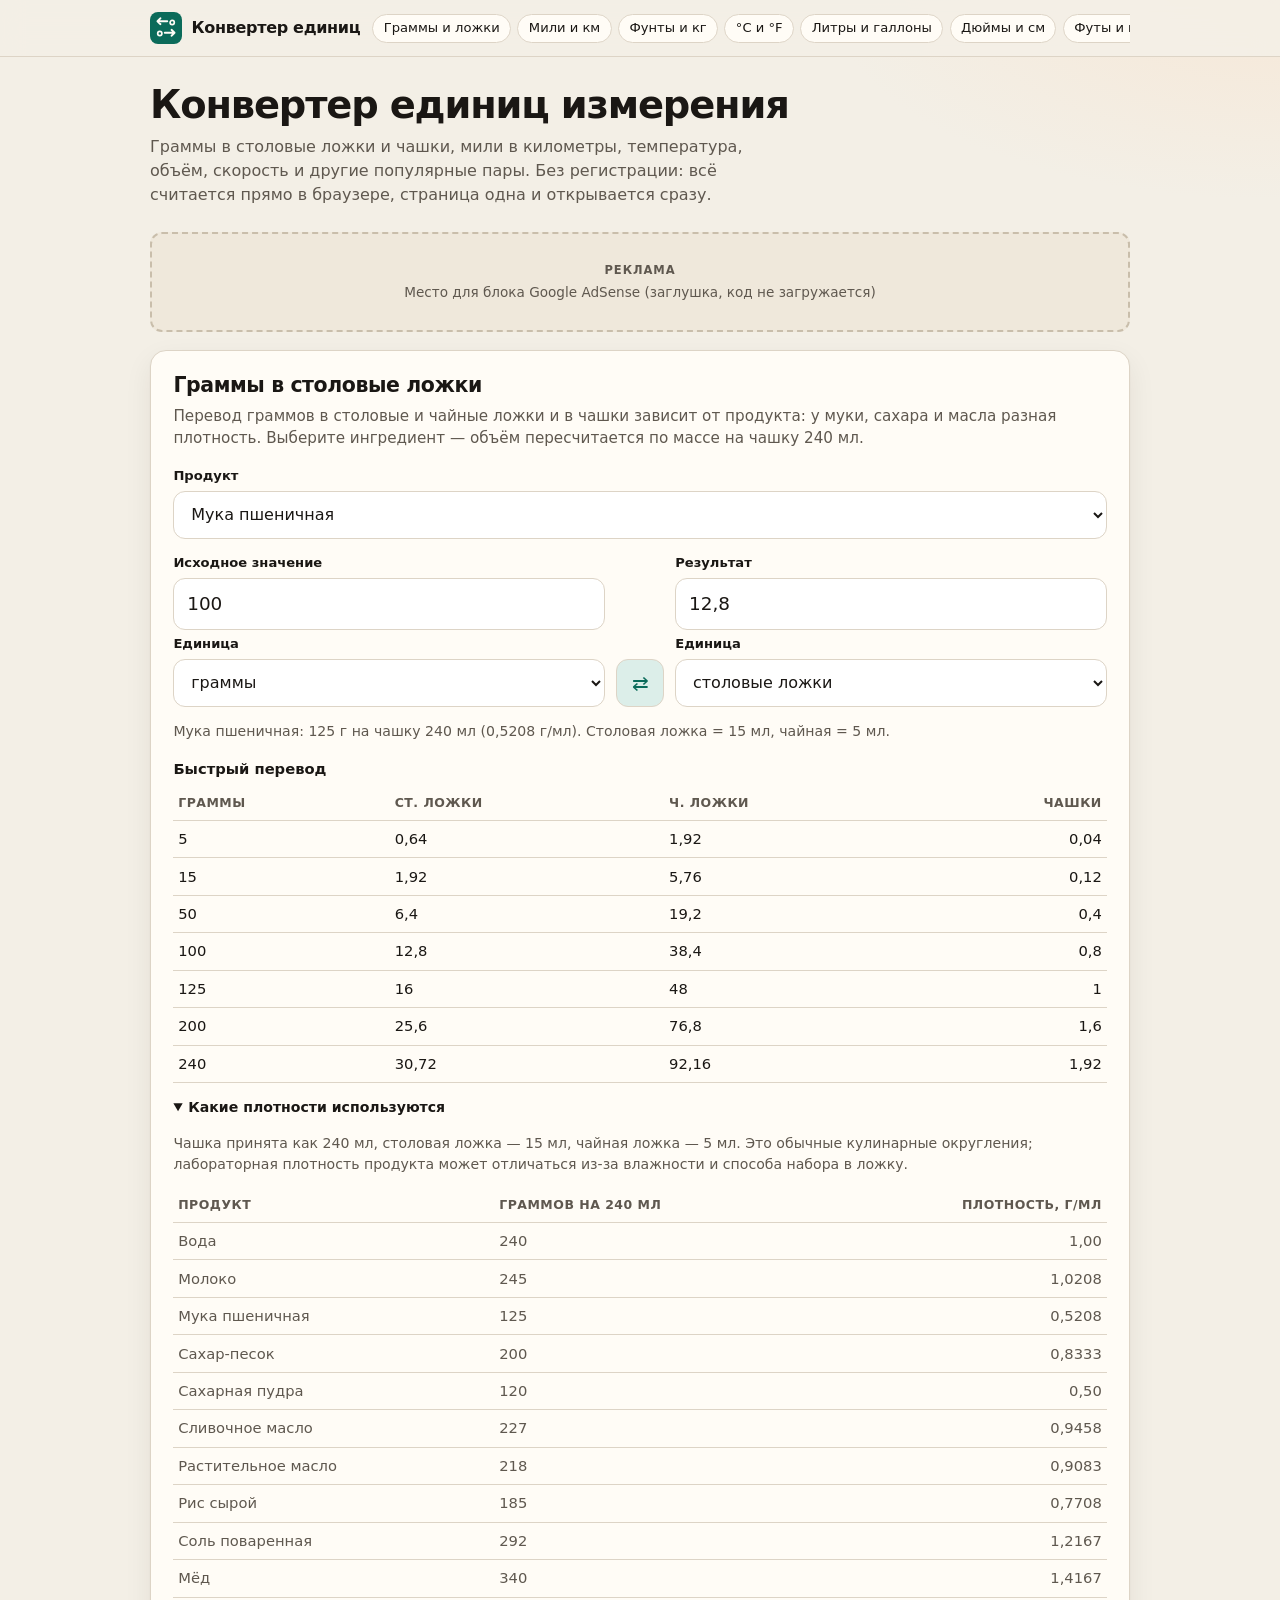
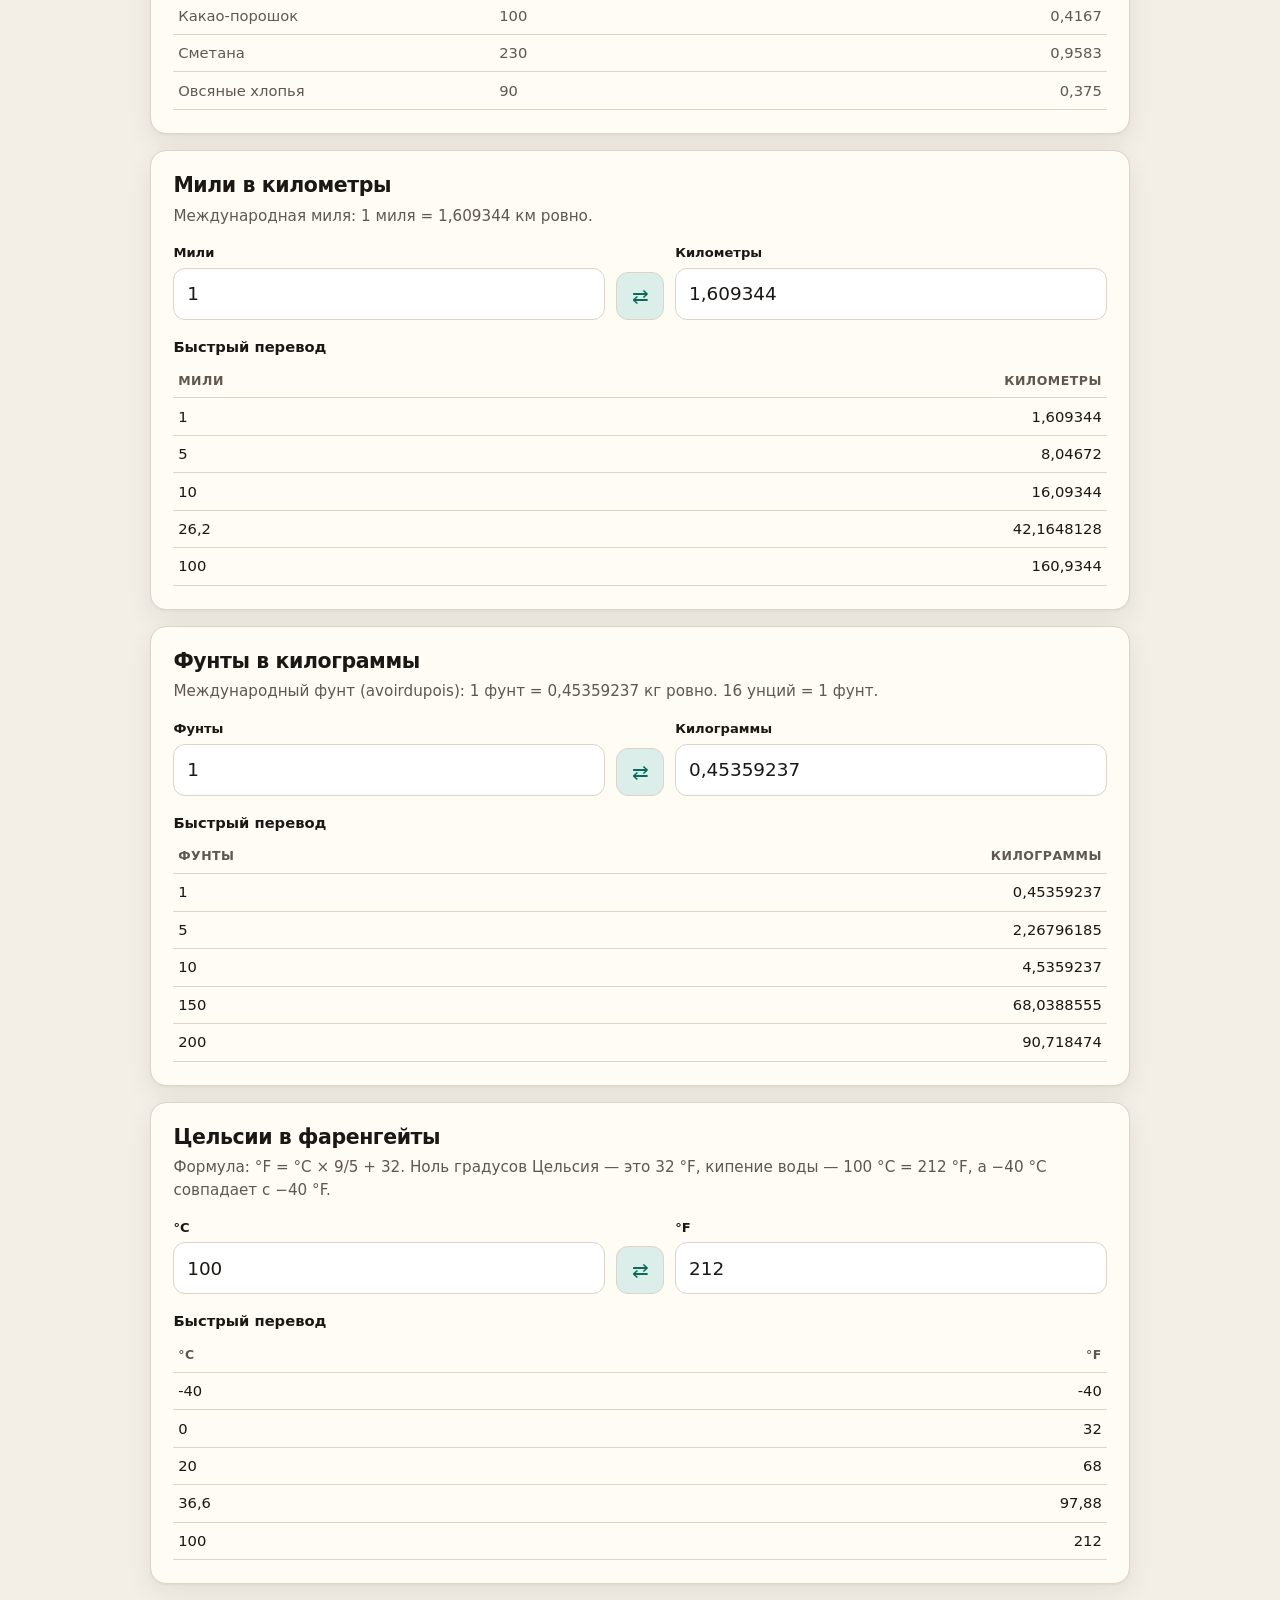
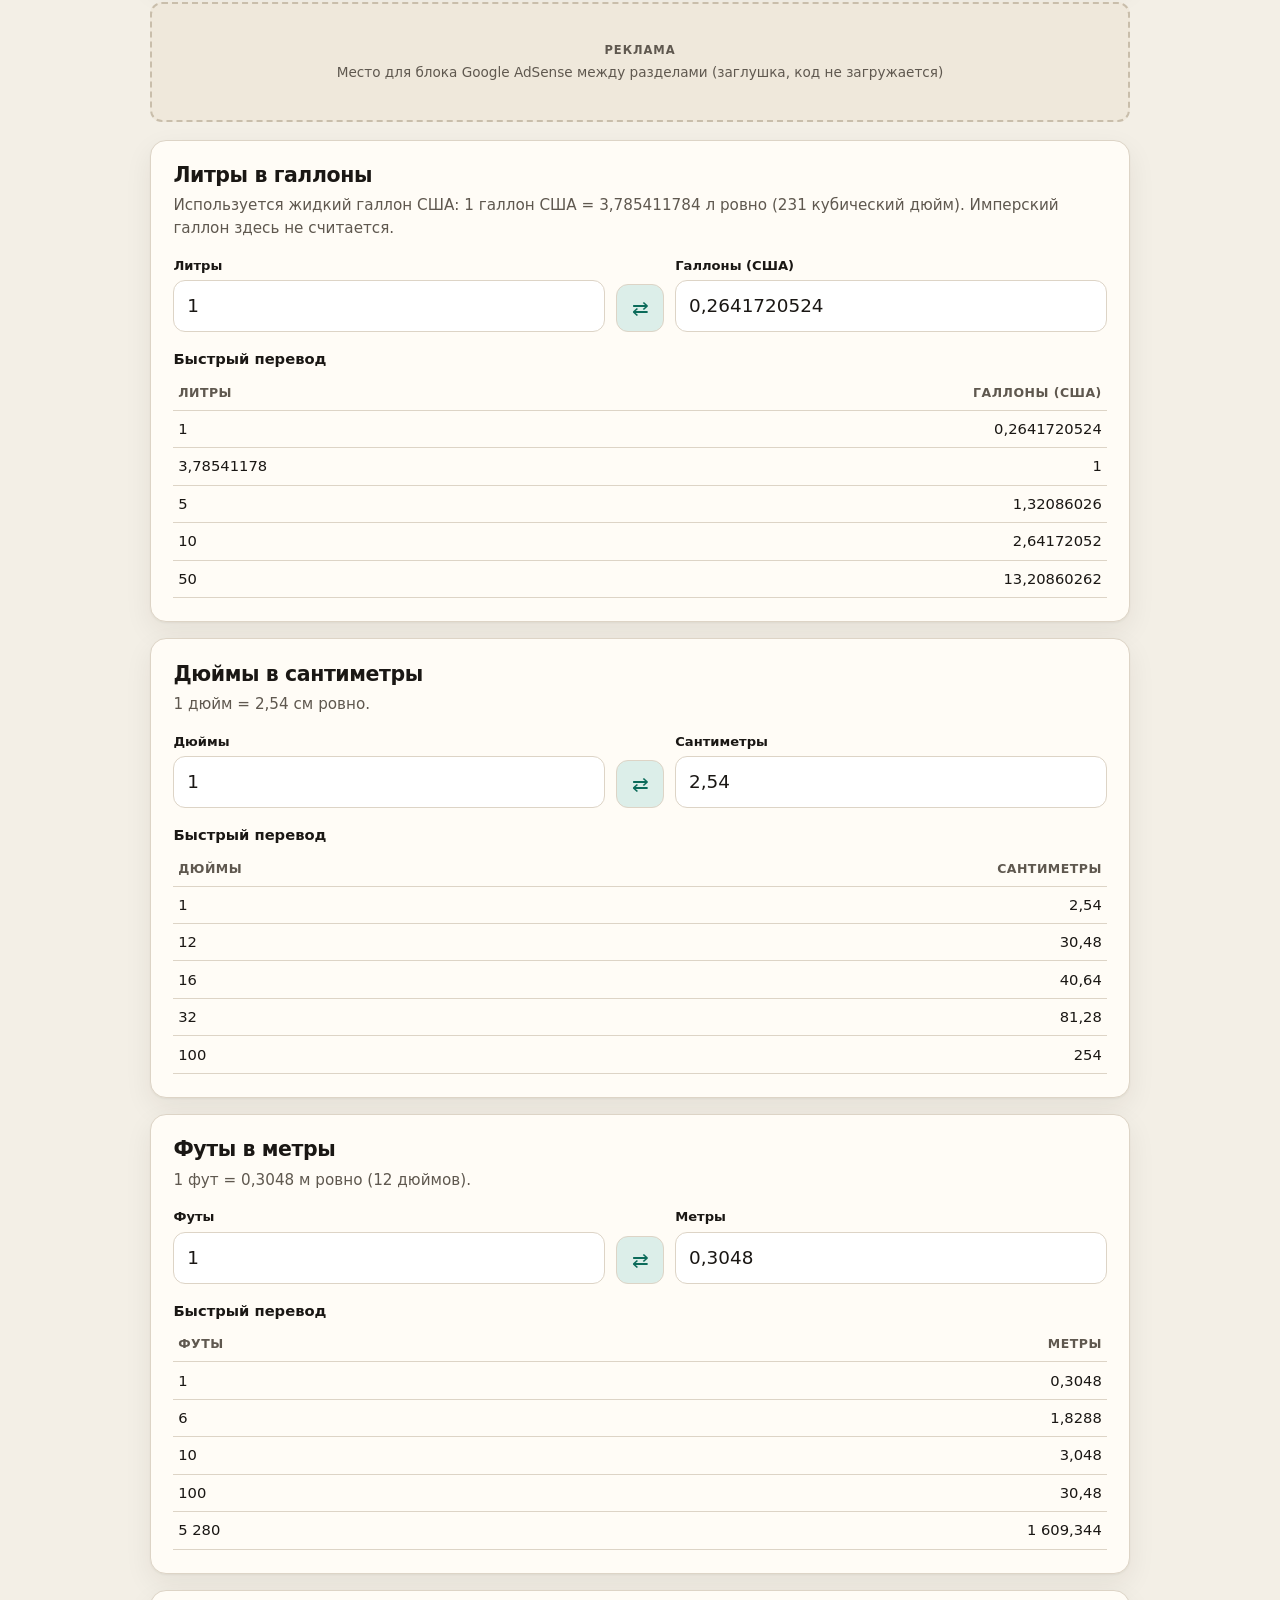
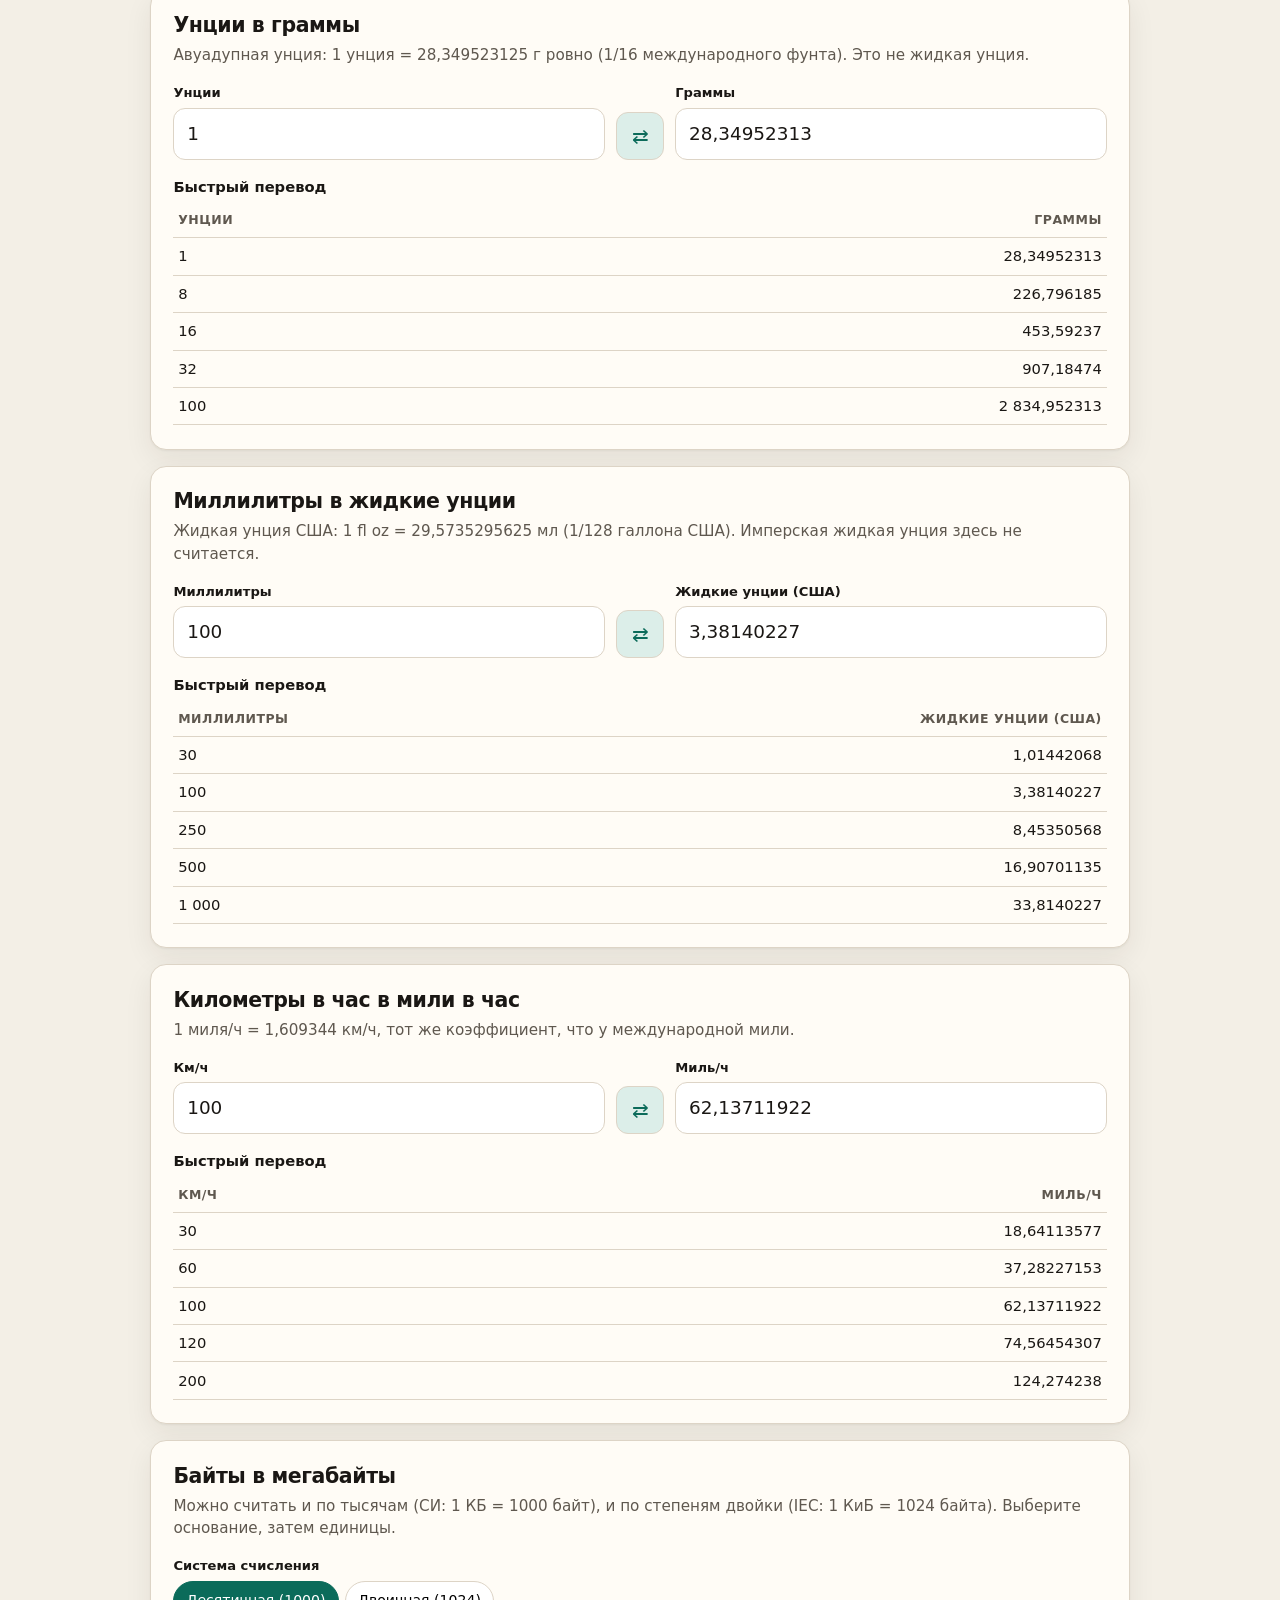
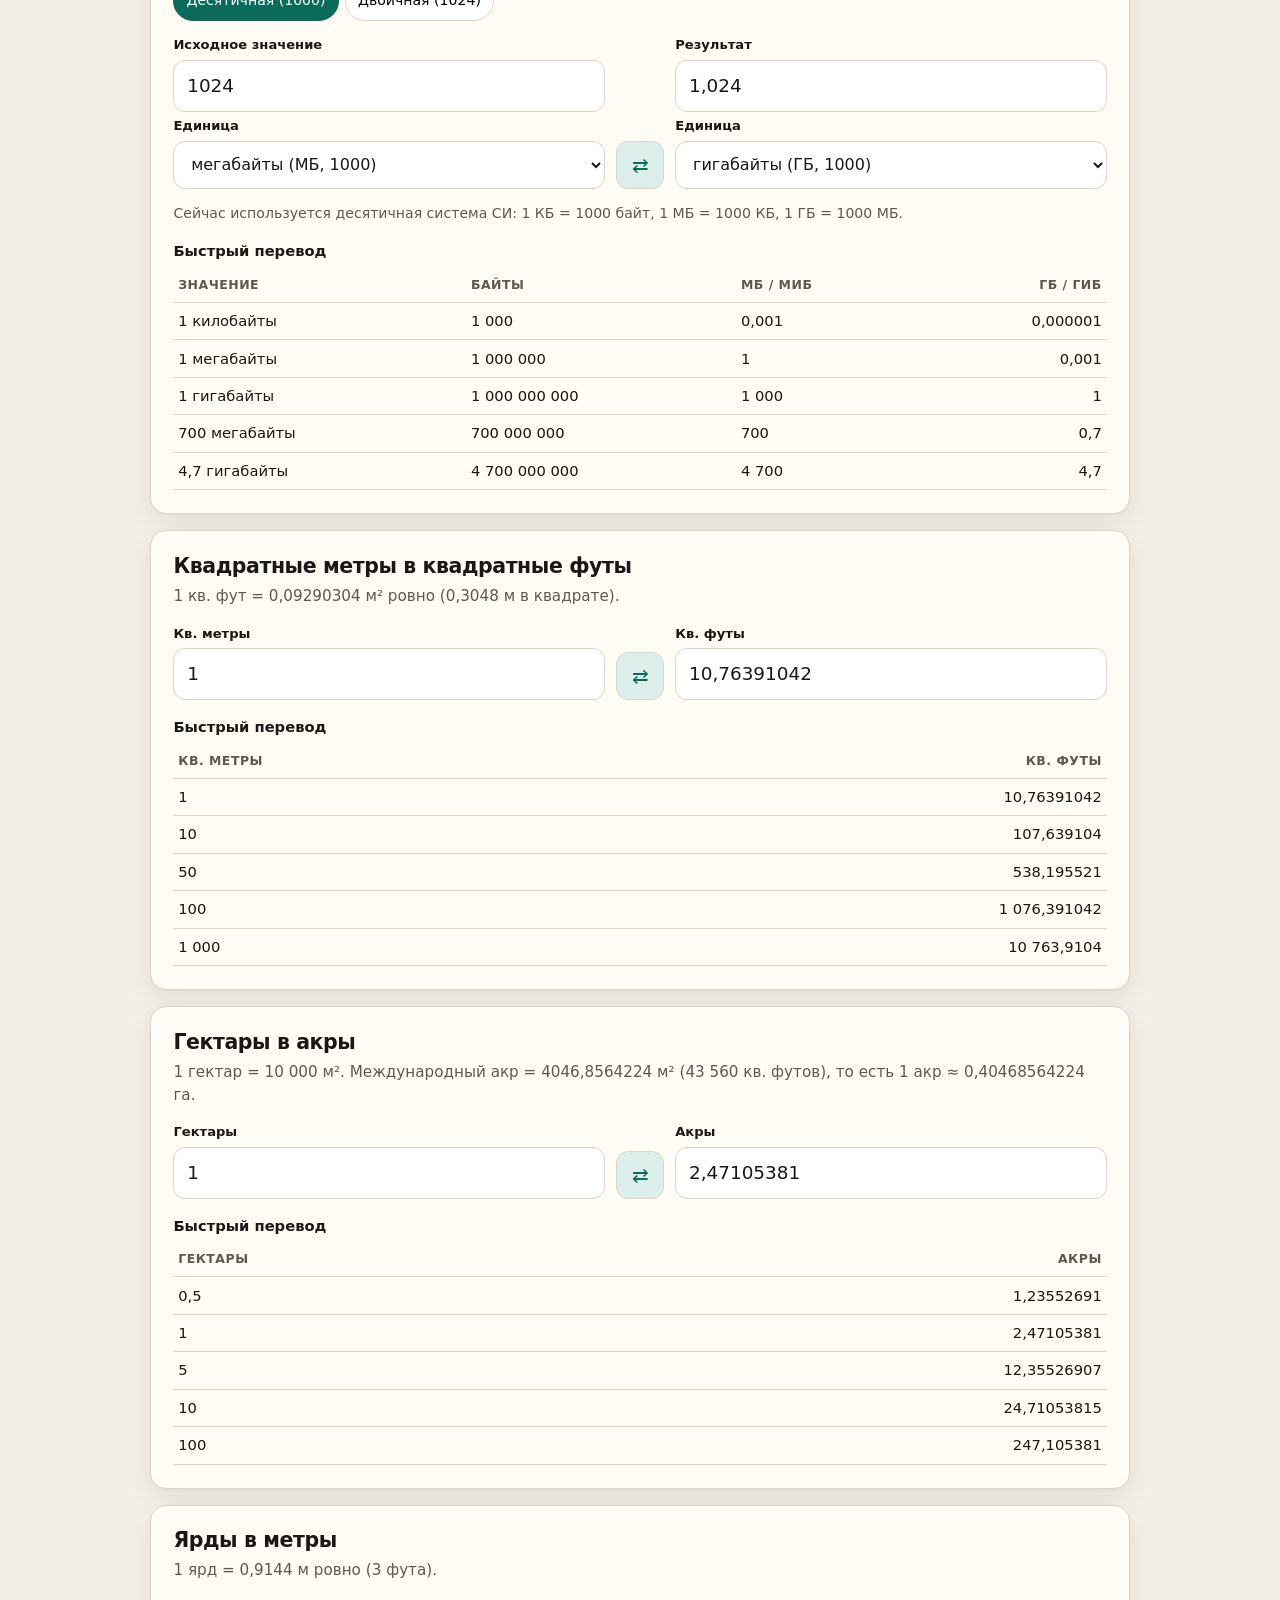
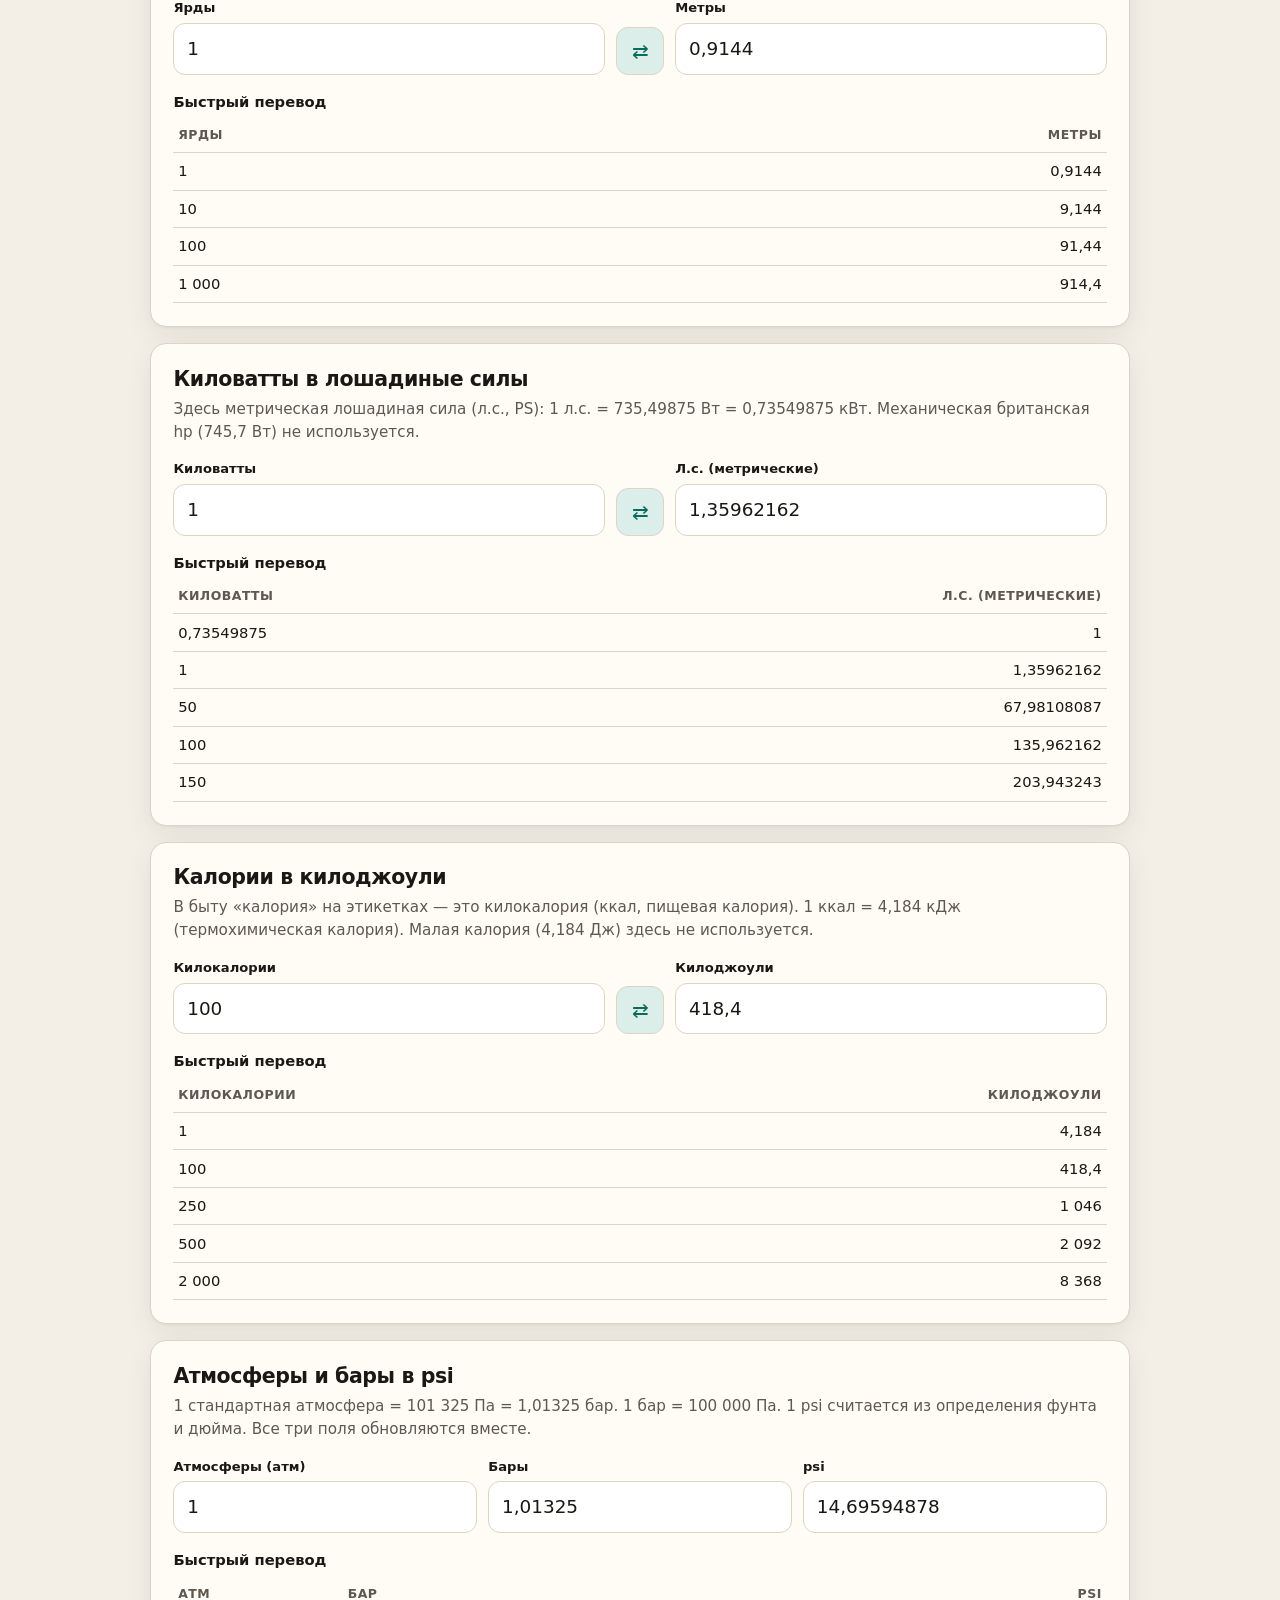
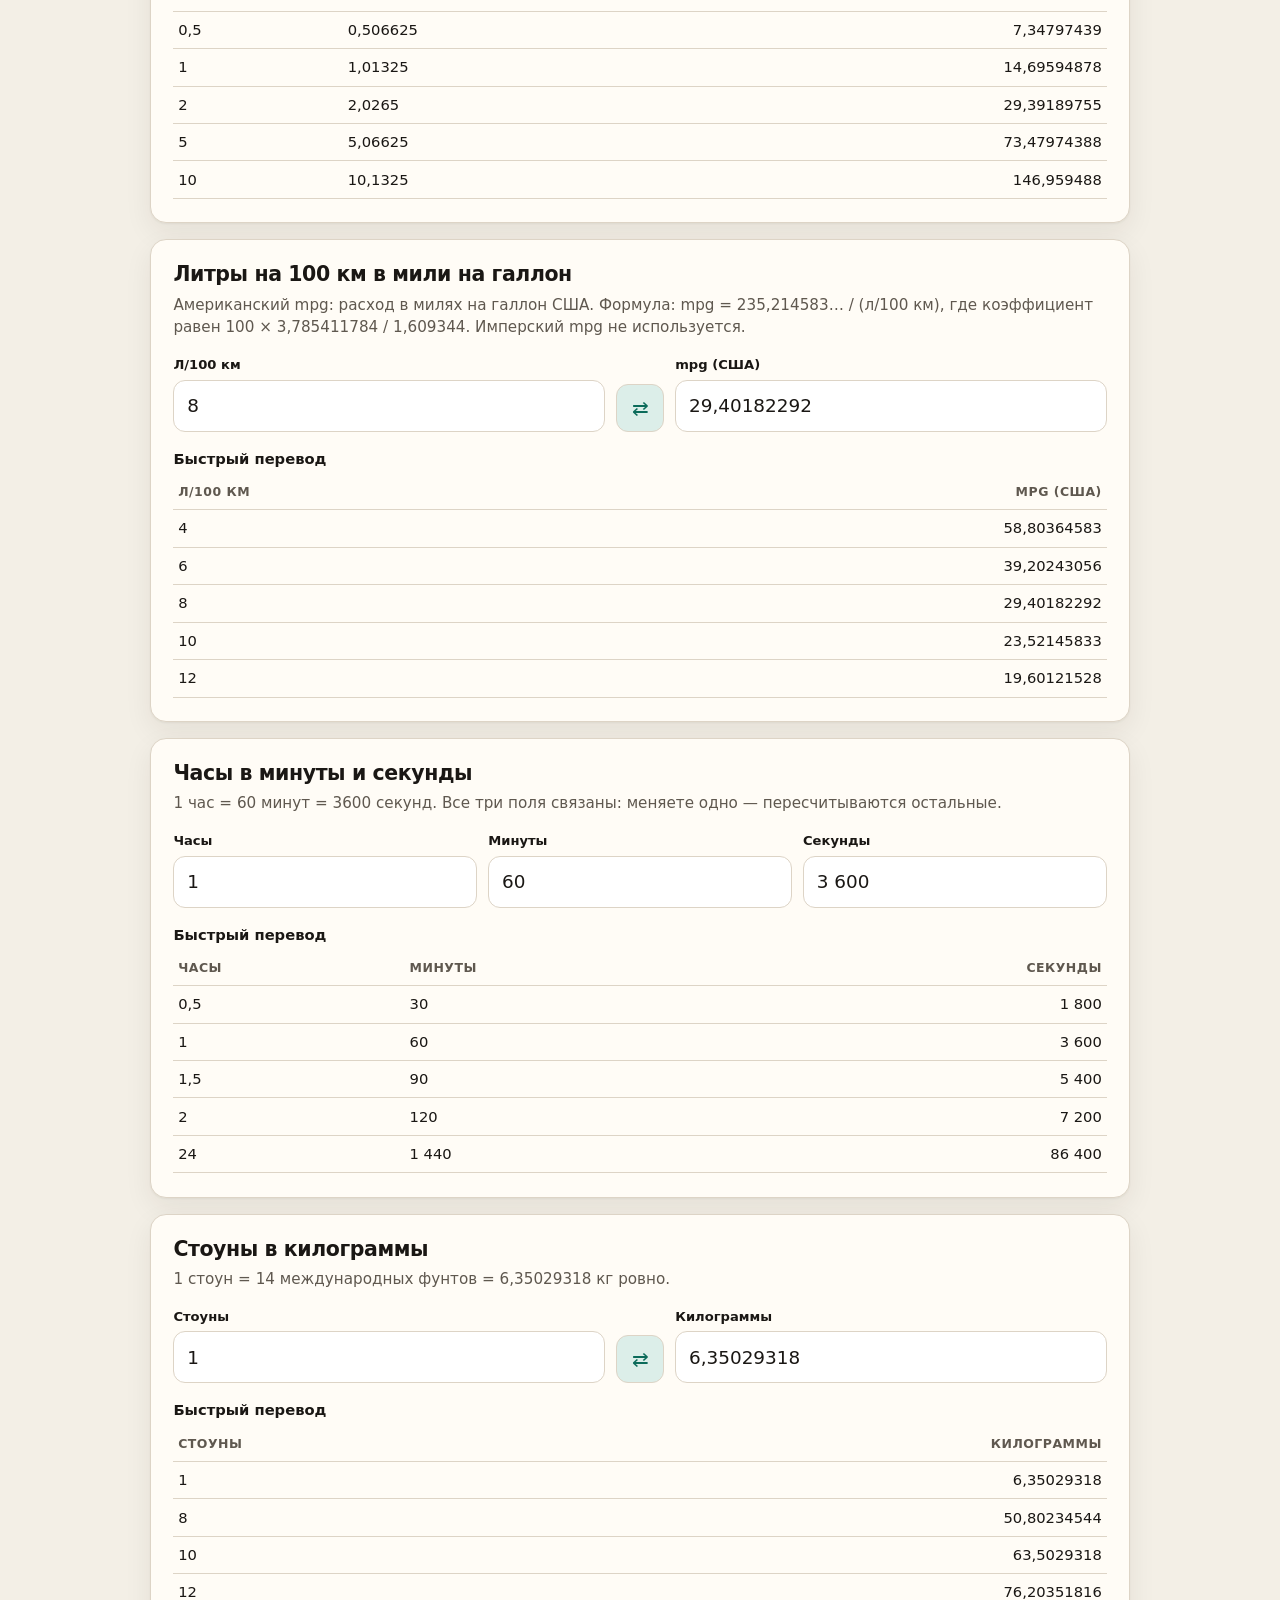
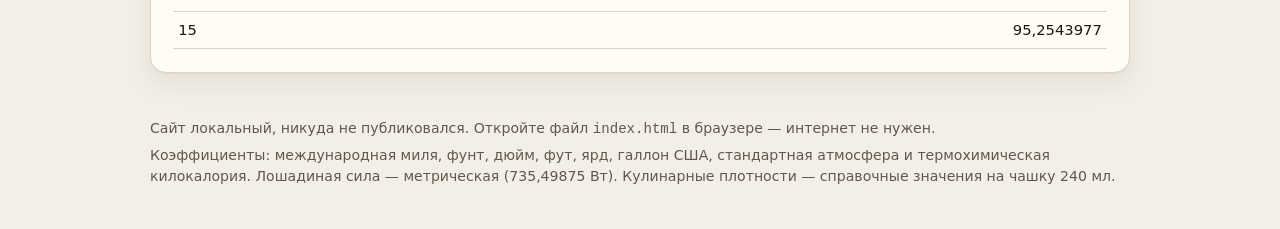
==== index.html @ da6a99cd "Unit converter site" ====
<!DOCTYPE html>
<html lang="ru">
<head>
  <meta charset="utf-8">
  <meta name="viewport" content="width=device-width, initial-scale=1">
  <title>Конвертер единиц: граммы в ложки, мили в километры, °C в °F</title>
  <meta name="description" content="Бесплатный конвертер единиц измерения: граммы в столовые ложки и чашки с учётом продукта, мили в километры, фунты в килограммы, цельсии в фаренгейты, литры в галлоны и ещё 15 калькуляторов. Без регистрации, всё считается в браузере.">
  <meta name="robots" content="index,follow">
  <meta property="og:title" content="Конвертер единиц измерения">
  <meta property="og:description" content="Граммы в столовые ложки, мили в километры, температура, объём, скорость, байты и другие популярные пары. Одна страница, без регистрации.">
  <meta property="og:type" content="website">
  <meta property="og:locale" content="ru_RU">
  <meta property="og:image" content="favicon.svg">
  <link rel="icon" href="favicon.svg" type="image/svg+xml">
  <link rel="apple-touch-icon" href="favicon.svg">
  <link rel="stylesheet" href="styles.css">
  <script type="application/ld+json">
  {
    "@context": "https://schema.org",
    "@graph": [
      {
        "@type": "WebApplication",
        "name": "Конвертер единиц измерения",
        "applicationCategory": "UtilitiesApplication",
        "operatingSystem": "Any",
        "inLanguage": "ru",
        "offers": { "@type": "Offer", "price": "0", "priceCurrency": "RUB" },
        "description": "Одностраничный конвертер единиц: граммы и ложки, мили и километры, температура, объём, масса, скорость, данные, площадь и другие пары."
      },
      {
        "@type": "FAQPage",
        "mainEntity": [
          {
            "@type": "Question",
            "name": "Сколько грамм в столовой ложке?",
            "acceptedAnswer": {
              "@type": "Answer",
              "text": "Зависит от продукта. Для воды 1 столовая ложка 15 мл равна 15 г. Для пшеничной муки при плотности 125 г на чашку 240 мл это около 7,8 г. На странице можно выбрать продукт и пересчитать граммы, чайные и столовые ложки и чашки."
            }
          },
          {
            "@type": "Question",
            "name": "Сколько километров в одной миле?",
            "acceptedAnswer": {
              "@type": "Answer",
              "text": "В международной миле ровно 1,609344 километра."
            }
          },
          {
            "@type": "Question",
            "name": "Как перевести цельсии в фаренгейты?",
            "acceptedAnswer": {
              "@type": "Answer",
              "text": "°F = °C × 9/5 + 32. Например, 0 °C = 32 °F, 100 °C = 212 °F, −40 °C = −40 °F."
            }
          }
        ]
      }
    ]
  }
  </script>
</head>
<body>
  <a class="skip" href="#osnovnoe">К содержанию</a>
  <header class="site-header">
    <div class="wrap">
      <a class="brand" href="#verh">
        <img src="favicon.svg" width="32" height="32" alt="">
        Конвертер единиц
      </a>
      <nav class="toc" aria-label="Содержание">
        <a href="#grammy-v-lozhki">Граммы и ложки</a>
        <a href="#mili-v-kilometry">Мили и км</a>
        <a href="#funty-v-kilogrammy">Фунты и кг</a>
        <a href="#celsii-v-farengeyty">°C и °F</a>
        <a href="#litry-v-gallony">Литры и галлоны</a>
        <a href="#dyuymy-v-santimetry">Дюймы и см</a>
        <a href="#futy-v-metry">Футы и метры</a>
        <a href="#untsii-v-grammy">Унции и граммы</a>
        <a href="#ml-v-zhidkie-untsii">мл и fl oz</a>
        <a href="#kmch-v-milich">км/ч и mph</a>
        <a href="#bayty-v-megabayty">Байты</a>
        <a href="#kv-m-v-kv-futy">м² и футы²</a>
        <a href="#gektary-v-akry">Гектары и акры</a>
        <a href="#yardy-v-metry">Ярды и метры</a>
        <a href="#kvt-v-loshadinye-sily">кВт и л.с.</a>
        <a href="#kalorii-v-kdzh">Ккал и кДж</a>
        <a href="#atm-bar-v-psi">атм, бар, psi</a>
        <a href="#l-100km-v-mpg">л/100 км и mpg</a>
        <a href="#chasy-v-minuty-v-sekundy">Часы и минуты</a>
        <a href="#stouny-v-kilogrammy">Стоуны и кг</a>
      </nav>
    </div>
  </header>

  <main id="osnovnoe">
    <div class="wrap">
      <header class="hero" id="verh">
        <h1>Конвертер единиц измерения</h1>
        <p>Граммы в столовые ложки и чашки, мили в километры, температура, объём, скорость и другие популярные пары. Без регистрации: всё считается прямо в браузере, страница одна и открывается сразу.</p>
      </header>

      <!--
        Подключение Google AdSense (неактивно, пока нет настоящего идентификатора):
        <script async src="https://pagead2.googlesyndication.com/pagead/js/adsbygoogle.js?client=ca-pub-XXXXXXXXXXXXXXXX" crossorigin="anonymous"></script>
      -->
      <div class="ad-slot ad-slot--banner" data-ad-client="ca-pub-XXXXXXXXXXXXXXXX" data-ad-slot="XXXXXXXXXX" aria-label="Рекламный блок">
        <span class="ad-slot__label">Реклама</span>
        <span class="ad-slot__note">Место для блока Google AdSense (заглушка, код не загружается)</span>
      </div>

      <section class="card" id="grammy-v-lozhki" data-kind="cooking">
        <h2>Граммы в столовые ложки</h2>
        <p class="lead">Перевод граммов в столовые и чайные ложки и в чашки зависит от продукта: у муки, сахара и масла разная плотность. Выберите ингредиент — объём пересчитается по массе на чашку 240 мл.</p>
        <div class="toolbar">
          <div class="field">
            <label for="cook-ing">Продукт</label>
            <select id="cook-ing" data-ingredient></select>
          </div>
        </div>
        <div class="conv">
          <div class="field">
            <label for="cook-a">Исходное значение</label>
            <input id="cook-a" type="text" inputmode="decimal" autocomplete="off" data-end="a">
            <label class="lbl" for="cook-from">Единица</label>
            <select id="cook-from" data-from-unit></select>
          </div>
          <button type="button" class="swap" title="Поменять местами" aria-label="Поменять местами">⇄</button>
          <div class="field">
            <label for="cook-b">Результат</label>
            <input id="cook-b" type="text" inputmode="decimal" autocomplete="off" data-end="b">
            <label class="lbl" for="cook-to">Единица</label>
            <select id="cook-to" data-to-unit></select>
          </div>
        </div>
        <p class="note" data-density-note></p>
        <table class="quick">
          <caption>Быстрый перевод</caption>
          <thead>
            <tr>
              <th>Граммы</th>
              <th>Ст. ложки</th>
              <th>Ч. ложки</th>
              <th>Чашки</th>
            </tr>
          </thead>
          <tbody data-quick></tbody>
        </table>
        <details class="densities" open>
          <summary>Какие плотности используются</summary>
          <p>Чашка принята как 240 мл, столовая ложка — 15 мл, чайная ложка — 5 мл. Это обычные кулинарные округления; лабораторная плотность продукта может отличаться из‑за влажности и способа набора в ложку.</p>
          <table class="quick" data-density-table>
            <thead>
              <tr>
                <th>Продукт</th>
                <th>Граммов на 240 мл</th>
                <th>Плотность, г/мл</th>
              </tr>
            </thead>
            <tbody></tbody>
          </table>
        </details>
      </section>

      <section class="card" id="mili-v-kilometry" data-pair="mi-km">
        <h2>Мили в километры</h2>
        <p class="lead">Международная миля: 1 миля = 1,609344 км ровно.</p>
        <div class="conv">
          <div class="field">
            <label for="mi-km-a"><span data-label="a">Мили</span></label>
            <input id="mi-km-a" type="text" inputmode="decimal" autocomplete="off" data-end="a">
          </div>
          <button type="button" class="swap" title="Поменять местами" aria-label="Поменять местами">⇄</button>
          <div class="field">
            <label for="mi-km-b"><span data-label="b">Километры</span></label>
            <input id="mi-km-b" type="text" inputmode="decimal" autocomplete="off" data-end="b">
          </div>
        </div>
        <table class="quick">
          <caption>Быстрый перевод</caption>
          <thead>
            <tr>
              <th data-quick-a>Мили</th>
              <th data-quick-b>Километры</th>
            </tr>
          </thead>
          <tbody data-quick></tbody>
        </table>
      </section>

      <section class="card" id="funty-v-kilogrammy" data-pair="lb-kg">
        <h2>Фунты в килограммы</h2>
        <p class="lead">Международный фунт (avoirdupois): 1 фунт = 0,45359237 кг ровно. 16 унций = 1 фунт.</p>
        <div class="conv">
          <div class="field">
            <label for="lb-kg-a"><span data-label="a">Фунты</span></label>
            <input id="lb-kg-a" type="text" inputmode="decimal" autocomplete="off" data-end="a">
          </div>
          <button type="button" class="swap" title="Поменять местами" aria-label="Поменять местами">⇄</button>
          <div class="field">
            <label for="lb-kg-b"><span data-label="b">Килограммы</span></label>
            <input id="lb-kg-b" type="text" inputmode="decimal" autocomplete="off" data-end="b">
          </div>
        </div>
        <table class="quick">
          <caption>Быстрый перевод</caption>
          <thead>
            <tr>
              <th data-quick-a>Фунты</th>
              <th data-quick-b>Килограммы</th>
            </tr>
          </thead>
          <tbody data-quick></tbody>
        </table>
      </section>

      <section class="card" id="celsii-v-farengeyty" data-pair="c-f">
        <h2>Цельсии в фаренгейты</h2>
        <p class="lead">Формула: °F = °C × 9/5 + 32. Ноль градусов Цельсия — это 32 °F, кипение воды — 100 °C = 212 °F, а −40 °C совпадает с −40 °F.</p>
        <div class="conv">
          <div class="field">
            <label for="c-f-a"><span data-label="a">°C</span></label>
            <input id="c-f-a" type="text" inputmode="decimal" autocomplete="off" data-end="a">
          </div>
          <button type="button" class="swap" title="Поменять местами" aria-label="Поменять местами">⇄</button>
          <div class="field">
            <label for="c-f-b"><span data-label="b">°F</span></label>
            <input id="c-f-b" type="text" inputmode="decimal" autocomplete="off" data-end="b">
          </div>
        </div>
        <table class="quick">
          <caption>Быстрый перевод</caption>
          <thead>
            <tr>
              <th data-quick-a>°C</th>
              <th data-quick-b>°F</th>
            </tr>
          </thead>
          <tbody data-quick></tbody>
        </table>
      </section>

      <div class="ad-slot ad-slot--inarticle" data-ad-client="ca-pub-XXXXXXXXXXXXXXXX" data-ad-slot="XXXXXXXXXX" aria-label="Рекламный блок">
        <span class="ad-slot__label">Реклама</span>
        <span class="ad-slot__note">Место для блока Google AdSense между разделами (заглушка, код не загружается)</span>
      </div>

      <section class="card" id="litry-v-gallony" data-pair="l-gal">
        <h2>Литры в галлоны</h2>
        <p class="lead">Используется жидкий галлон США: 1 галлон США = 3,785411784 л ровно (231 кубический дюйм). Имперский галлон здесь не считается.</p>
        <div class="conv">
          <div class="field">
            <label for="l-gal-a"><span data-label="a">Литры</span></label>
            <input id="l-gal-a" type="text" inputmode="decimal" autocomplete="off" data-end="a">
          </div>
          <button type="button" class="swap" title="Поменять местами" aria-label="Поменять местами">⇄</button>
          <div class="field">
            <label for="l-gal-b"><span data-label="b">Галлоны (США)</span></label>
            <input id="l-gal-b" type="text" inputmode="decimal" autocomplete="off" data-end="b">
          </div>
        </div>
        <table class="quick">
          <caption>Быстрый перевод</caption>
          <thead>
            <tr>
              <th data-quick-a>Литры</th>
              <th data-quick-b>Галлоны (США)</th>
            </tr>
          </thead>
          <tbody data-quick></tbody>
        </table>
      </section>

      <section class="card" id="dyuymy-v-santimetry" data-pair="in-cm">
        <h2>Дюймы в сантиметры</h2>
        <p class="lead">1 дюйм = 2,54 см ровно.</p>
        <div class="conv">
          <div class="field">
            <label for="in-cm-a"><span data-label="a">Дюймы</span></label>
            <input id="in-cm-a" type="text" inputmode="decimal" autocomplete="off" data-end="a">
          </div>
          <button type="button" class="swap" title="Поменять местами" aria-label="Поменять местами">⇄</button>
          <div class="field">
            <label for="in-cm-b"><span data-label="b">Сантиметры</span></label>
            <input id="in-cm-b" type="text" inputmode="decimal" autocomplete="off" data-end="b">
          </div>
        </div>
        <table class="quick">
          <caption>Быстрый перевод</caption>
          <thead>
            <tr>
              <th data-quick-a>Дюймы</th>
              <th data-quick-b>Сантиметры</th>
            </tr>
          </thead>
          <tbody data-quick></tbody>
        </table>
      </section>

      <section class="card" id="futy-v-metry" data-pair="ft-m">
        <h2>Футы в метры</h2>
        <p class="lead">1 фут = 0,3048 м ровно (12 дюймов).</p>
        <div class="conv">
          <div class="field">
            <label for="ft-m-a"><span data-label="a">Футы</span></label>
            <input id="ft-m-a" type="text" inputmode="decimal" autocomplete="off" data-end="a">
          </div>
          <button type="button" class="swap" title="Поменять местами" aria-label="Поменять местами">⇄</button>
          <div class="field">
            <label for="ft-m-b"><span data-label="b">Метры</span></label>
            <input id="ft-m-b" type="text" inputmode="decimal" autocomplete="off" data-end="b">
          </div>
        </div>
        <table class="quick">
          <caption>Быстрый перевод</caption>
          <thead>
            <tr>
              <th data-quick-a>Футы</th>
              <th data-quick-b>Метры</th>
            </tr>
          </thead>
          <tbody data-quick></tbody>
        </table>
      </section>

      <section class="card" id="untsii-v-grammy" data-pair="oz-g">
        <h2>Унции в граммы</h2>
        <p class="lead">Авуадупная унция: 1 унция = 28,349523125 г ровно (1/16 международного фунта). Это не жидкая унция.</p>
        <div class="conv">
          <div class="field">
            <label for="oz-g-a"><span data-label="a">Унции</span></label>
            <input id="oz-g-a" type="text" inputmode="decimal" autocomplete="off" data-end="a">
          </div>
          <button type="button" class="swap" title="Поменять местами" aria-label="Поменять местами">⇄</button>
          <div class="field">
            <label for="oz-g-b"><span data-label="b">Граммы</span></label>
            <input id="oz-g-b" type="text" inputmode="decimal" autocomplete="off" data-end="b">
          </div>
        </div>
        <table class="quick">
          <caption>Быстрый перевод</caption>
          <thead>
            <tr>
              <th data-quick-a>Унции</th>
              <th data-quick-b>Граммы</th>
            </tr>
          </thead>
          <tbody data-quick></tbody>
        </table>
      </section>

      <section class="card" id="ml-v-zhidkie-untsii" data-pair="ml-floz">
        <h2>Миллилитры в жидкие унции</h2>
        <p class="lead">Жидкая унция США: 1 fl oz = 29,5735295625 мл (1/128 галлона США). Имперская жидкая унция здесь не считается.</p>
        <div class="conv">
          <div class="field">
            <label for="ml-floz-a"><span data-label="a">Миллилитры</span></label>
            <input id="ml-floz-a" type="text" inputmode="decimal" autocomplete="off" data-end="a">
          </div>
          <button type="button" class="swap" title="Поменять местами" aria-label="Поменять местами">⇄</button>
          <div class="field">
            <label for="ml-floz-b"><span data-label="b">Жидкие унции (США)</span></label>
            <input id="ml-floz-b" type="text" inputmode="decimal" autocomplete="off" data-end="b">
          </div>
        </div>
        <table class="quick">
          <caption>Быстрый перевод</caption>
          <thead>
            <tr>
              <th data-quick-a>Миллилитры</th>
              <th data-quick-b>Жидкие унции</th>
            </tr>
          </thead>
          <tbody data-quick></tbody>
        </table>
      </section>

      <section class="card" id="kmch-v-milich" data-pair="kmh-mph">
        <h2>Километры в час в мили в час</h2>
        <p class="lead">1 миля/ч = 1,609344 км/ч, тот же коэффициент, что у международной мили.</p>
        <div class="conv">
          <div class="field">
            <label for="kmh-mph-a"><span data-label="a">Км/ч</span></label>
            <input id="kmh-mph-a" type="text" inputmode="decimal" autocomplete="off" data-end="a">
          </div>
          <button type="button" class="swap" title="Поменять местами" aria-label="Поменять местами">⇄</button>
          <div class="field">
            <label for="kmh-mph-b"><span data-label="b">Миль/ч</span></label>
            <input id="kmh-mph-b" type="text" inputmode="decimal" autocomplete="off" data-end="b">
          </div>
        </div>
        <table class="quick">
          <caption>Быстрый перевод</caption>
          <thead>
            <tr>
              <th data-quick-a>Км/ч</th>
              <th data-quick-b>Миль/ч</th>
            </tr>
          </thead>
          <tbody data-quick></tbody>
        </table>
      </section>

      <section class="card" id="bayty-v-megabayty" data-kind="bytes">
        <h2>Байты в мегабайты</h2>
        <p class="lead">Можно считать и по тысячам (СИ: 1 КБ = 1000 байт), и по степеням двойки (IEC: 1 КиБ = 1024 байта). Выберите основание, затем единицы.</p>
        <div class="toolbar">
          <div class="field">
            <span class="lbl" id="bytes-base-label">Система счисления</span>
            <div class="bytes-base" role="group" aria-labelledby="bytes-base-label">
              <button type="button" data-base="1000" aria-pressed="true">Десятичная (1000)</button>
              <button type="button" data-base="1024" aria-pressed="false">Двоичная (1024)</button>
            </div>
          </div>
        </div>
        <div class="conv">
          <div class="field">
            <label for="bytes-a">Исходное значение</label>
            <input id="bytes-a" type="text" inputmode="decimal" autocomplete="off" data-end="a">
            <label class="lbl" for="bytes-from">Единица</label>
            <select id="bytes-from" data-from-unit></select>
          </div>
          <button type="button" class="swap" title="Поменять местами" aria-label="Поменять местами">⇄</button>
          <div class="field">
            <label for="bytes-b">Результат</label>
            <input id="bytes-b" type="text" inputmode="decimal" autocomplete="off" data-end="b">
            <label class="lbl" for="bytes-to">Единица</label>
            <select id="bytes-to" data-to-unit></select>
          </div>
        </div>
        <p class="note" data-base-note></p>
        <table class="quick">
          <caption>Быстрый перевод</caption>
          <thead>
            <tr>
              <th>Значение</th>
              <th>Байты</th>
              <th>МБ / МиБ</th>
              <th>ГБ / ГиБ</th>
            </tr>
          </thead>
          <tbody data-quick></tbody>
        </table>
      </section>

      <section class="card" id="kv-m-v-kv-futy" data-pair="m2-sqft">
        <h2>Квадратные метры в квадратные футы</h2>
        <p class="lead">1 кв. фут = 0,09290304 м² ровно (0,3048 м в квадрате).</p>
        <div class="conv">
          <div class="field">
            <label for="m2-sqft-a"><span data-label="a">Кв. метры</span></label>
            <input id="m2-sqft-a" type="text" inputmode="decimal" autocomplete="off" data-end="a">
          </div>
          <button type="button" class="swap" title="Поменять местами" aria-label="Поменять местами">⇄</button>
          <div class="field">
            <label for="m2-sqft-b"><span data-label="b">Кв. футы</span></label>
            <input id="m2-sqft-b" type="text" inputmode="decimal" autocomplete="off" data-end="b">
          </div>
        </div>
        <table class="quick">
          <caption>Быстрый перевод</caption>
          <thead>
            <tr>
              <th data-quick-a>Кв. метры</th>
              <th data-quick-b>Кв. футы</th>
            </tr>
          </thead>
          <tbody data-quick></tbody>
        </table>
      </section>

      <section class="card" id="gektary-v-akry" data-pair="ha-acre">
        <h2>Гектары в акры</h2>
        <p class="lead">1 гектар = 10 000 м². Международный акр = 4046,8564224 м² (43 560 кв. футов), то есть 1 акр ≈ 0,40468564224 га.</p>
        <div class="conv">
          <div class="field">
            <label for="ha-acre-a"><span data-label="a">Гектары</span></label>
            <input id="ha-acre-a" type="text" inputmode="decimal" autocomplete="off" data-end="a">
          </div>
          <button type="button" class="swap" title="Поменять местами" aria-label="Поменять местами">⇄</button>
          <div class="field">
            <label for="ha-acre-b"><span data-label="b">Акры</span></label>
            <input id="ha-acre-b" type="text" inputmode="decimal" autocomplete="off" data-end="b">
          </div>
        </div>
        <table class="quick">
          <caption>Быстрый перевод</caption>
          <thead>
            <tr>
              <th data-quick-a>Гектары</th>
              <th data-quick-b>Акры</th>
            </tr>
          </thead>
          <tbody data-quick></tbody>
        </table>
      </section>

      <section class="card" id="yardy-v-metry" data-pair="yd-m">
        <h2>Ярды в метры</h2>
        <p class="lead">1 ярд = 0,9144 м ровно (3 фута).</p>
        <div class="conv">
          <div class="field">
            <label for="yd-m-a"><span data-label="a">Ярды</span></label>
            <input id="yd-m-a" type="text" inputmode="decimal" autocomplete="off" data-end="a">
          </div>
          <button type="button" class="swap" title="Поменять местами" aria-label="Поменять местами">⇄</button>
          <div class="field">
            <label for="yd-m-b"><span data-label="b">Метры</span></label>
            <input id="yd-m-b" type="text" inputmode="decimal" autocomplete="off" data-end="b">
          </div>
        </div>
        <table class="quick">
          <caption>Быстрый перевод</caption>
          <thead>
            <tr>
              <th data-quick-a>Ярды</th>
              <th data-quick-b>Метры</th>
            </tr>
          </thead>
          <tbody data-quick></tbody>
        </table>
      </section>

      <section class="card" id="kvt-v-loshadinye-sily" data-pair="kw-hp">
        <h2>Киловатты в лошадиные силы</h2>
        <p class="lead">Здесь метрическая лошадиная сила (л.с., PS): 1 л.с. = 735,49875 Вт = 0,73549875 кВт. Механическая британская hp (745,7 Вт) не используется.</p>
        <div class="conv">
          <div class="field">
            <label for="kw-hp-a"><span data-label="a">Киловатты</span></label>
            <input id="kw-hp-a" type="text" inputmode="decimal" autocomplete="off" data-end="a">
          </div>
          <button type="button" class="swap" title="Поменять местами" aria-label="Поменять местами">⇄</button>
          <div class="field">
            <label for="kw-hp-b"><span data-label="b">Л.с. (метрические)</span></label>
            <input id="kw-hp-b" type="text" inputmode="decimal" autocomplete="off" data-end="b">
          </div>
        </div>
        <table class="quick">
          <caption>Быстрый перевод</caption>
          <thead>
            <tr>
              <th data-quick-a>Киловатты</th>
              <th data-quick-b>Л.с.</th>
            </tr>
          </thead>
          <tbody data-quick></tbody>
        </table>
      </section>

      <section class="card" id="kalorii-v-kdzh" data-pair="kcal-kj">
        <h2>Калории в килоджоули</h2>
        <p class="lead">В быту «калория» на этикетках — это килокалория (ккал, пищевая калория). 1 ккал = 4,184 кДж (термохимическая калория). Малая калория (4,184 Дж) здесь не используется.</p>
        <div class="conv">
          <div class="field">
            <label for="kcal-kj-a"><span data-label="a">Килокалории</span></label>
            <input id="kcal-kj-a" type="text" inputmode="decimal" autocomplete="off" data-end="a">
          </div>
          <button type="button" class="swap" title="Поменять местами" aria-label="Поменять местами">⇄</button>
          <div class="field">
            <label for="kcal-kj-b"><span data-label="b">Килоджоули</span></label>
            <input id="kcal-kj-b" type="text" inputmode="decimal" autocomplete="off" data-end="b">
          </div>
        </div>
        <table class="quick">
          <caption>Быстрый перевод</caption>
          <thead>
            <tr>
              <th data-quick-a>Килокалории</th>
              <th data-quick-b>Килоджоули</th>
            </tr>
          </thead>
          <tbody data-quick></tbody>
        </table>
      </section>

      <section class="card" id="atm-bar-v-psi" data-kind="pressure">
        <h2>Атмосферы и бары в psi</h2>
        <p class="lead">1 стандартная атмосфера = 101 325 Па = 1,01325 бар. 1 бар = 100 000 Па. 1 psi считается из определения фунта и дюйма. Все три поля обновляются вместе.</p>
        <div class="triple">
          <div class="field">
            <label for="atm">Атмосферы (атм)</label>
            <input id="atm" type="text" inputmode="decimal" autocomplete="off" data-atm>
          </div>
          <div class="field">
            <label for="bar">Бары</label>
            <input id="bar" type="text" inputmode="decimal" autocomplete="off" data-bar>
          </div>
          <div class="field">
            <label for="psi">psi</label>
            <input id="psi" type="text" inputmode="decimal" autocomplete="off" data-psi>
          </div>
        </div>
        <table class="quick">
          <caption>Быстрый перевод</caption>
          <thead>
            <tr>
              <th>атм</th>
              <th>бар</th>
              <th>psi</th>
            </tr>
          </thead>
          <tbody data-quick></tbody>
        </table>
      </section>

      <section class="card" id="l-100km-v-mpg" data-pair="l100-mpg">
        <h2>Литры на 100 км в мили на галлон</h2>
        <p class="lead">Американский mpg: расход в милях на галлон США. Формула: mpg = 235,214583… / (л/100 км), где коэффициент равен 100 × 3,785411784 / 1,609344. Имперский mpg не используется.</p>
        <div class="conv">
          <div class="field">
            <label for="l100-mpg-a"><span data-label="a">Л/100 км</span></label>
            <input id="l100-mpg-a" type="text" inputmode="decimal" autocomplete="off" data-end="a">
          </div>
          <button type="button" class="swap" title="Поменять местами" aria-label="Поменять местами">⇄</button>
          <div class="field">
            <label for="l100-mpg-b"><span data-label="b">mpg (США)</span></label>
            <input id="l100-mpg-b" type="text" inputmode="decimal" autocomplete="off" data-end="b">
          </div>
        </div>
        <table class="quick">
          <caption>Быстрый перевод</caption>
          <thead>
            <tr>
              <th data-quick-a>Л/100 км</th>
              <th data-quick-b>mpg (США)</th>
            </tr>
          </thead>
          <tbody data-quick></tbody>
        </table>
      </section>

      <section class="card" id="chasy-v-minuty-v-sekundy" data-kind="time">
        <h2>Часы в минуты и секунды</h2>
        <p class="lead">1 час = 60 минут = 3600 секунд. Все три поля связаны: меняете одно — пересчитываются остальные.</p>
        <div class="triple">
          <div class="field">
            <label for="hours">Часы</label>
            <input id="hours" type="text" inputmode="decimal" autocomplete="off" data-hours>
          </div>
          <div class="field">
            <label for="minutes">Минуты</label>
            <input id="minutes" type="text" inputmode="decimal" autocomplete="off" data-minutes>
          </div>
          <div class="field">
            <label for="seconds">Секунды</label>
            <input id="seconds" type="text" inputmode="decimal" autocomplete="off" data-seconds>
          </div>
        </div>
        <table class="quick">
          <caption>Быстрый перевод</caption>
          <thead>
            <tr>
              <th>Часы</th>
              <th>Минуты</th>
              <th>Секунды</th>
            </tr>
          </thead>
          <tbody data-quick></tbody>
        </table>
      </section>

      <section class="card" id="stouny-v-kilogrammy" data-pair="st-kg">
        <h2>Стоуны в килограммы</h2>
        <p class="lead">1 стоун = 14 международных фунтов = 6,35029318 кг ровно.</p>
        <div class="conv">
          <div class="field">
            <label for="st-kg-a"><span data-label="a">Стоуны</span></label>
            <input id="st-kg-a" type="text" inputmode="decimal" autocomplete="off" data-end="a">
          </div>
          <button type="button" class="swap" title="Поменять местами" aria-label="Поменять местами">⇄</button>
          <div class="field">
            <label for="st-kg-b"><span data-label="b">Килограммы</span></label>
            <input id="st-kg-b" type="text" inputmode="decimal" autocomplete="off" data-end="b">
          </div>
        </div>
        <table class="quick">
          <caption>Быстрый перевод</caption>
          <thead>
            <tr>
              <th data-quick-a>Стоуны</th>
              <th data-quick-b>Килограммы</th>
            </tr>
          </thead>
          <tbody data-quick></tbody>
        </table>
      </section>

      <footer class="site-footer">
        <p>Сайт локальный, никуда не публиковался. Откройте файл <code>index.html</code> в браузере — интернет не нужен.</p>
        <p>Коэффициенты: международная миля, фунт, дюйм, фут, ярд, галлон США, стандартная атмосфера и термохимическая килокалория. Лошадиная сила — метрическая (735,49875 Вт). Кулинарные плотности — справочные значения на чашку 240 мл.</p>
      </footer>
    </div>
  </main>
  <script src="conversions.js"></script>
  <script src="app.js"></script>
</body>
</html>
---- styles.css ----
:root {
  --bg: #f3efe6;
  --bg-2: #e8e1d2;
  --paper: #fffcf6;
  --ink: #1a1714;
  --muted: #5f584f;
  --line: #ddd4c6;
  --accent: #0b6b5a;
  --accent-hover: #085447;
  --accent-ink: #fff;
  --accent-soft: #dceee9;
  --ad-bg: #efe8db;
  --ad-line: #c9beab;
  --shadow: 0 1px 2px rgba(40, 30, 10, 0.05), 0 10px 28px rgba(40, 30, 10, 0.07);
  --radius: 16px;
  --font: system-ui, -apple-system, "Segoe UI", Roboto, "Helvetica Neue", Arial, sans-serif;
  --mono: ui-monospace, SFMono-Regular, Menlo, Consolas, monospace;
}

*,
*::before,
*::after {
  box-sizing: border-box;
}

html {
  scroll-behavior: smooth;
  scroll-padding-top: 4.5rem;
}

body {
  margin: 0;
  font-family: var(--font);
  color: var(--ink);
  background:
    radial-gradient(1200px 500px at 10% -10%, #e7f3ef 0%, transparent 55%),
    radial-gradient(900px 400px at 100% 0%, #f6e8d8 0%, transparent 50%),
    var(--bg);
  line-height: 1.5;
  min-height: 100vh;
}

img,
svg {
  max-width: 100%;
}

a {
  color: var(--accent);
  text-decoration-thickness: 1px;
  text-underline-offset: 0.15em;
}

a:hover {
  color: var(--accent-hover);
}

.skip {
  position: absolute;
  left: 0.75rem;
  top: -3rem;
  background: var(--ink);
  color: #fff;
  padding: 0.5rem 0.8rem;
  border-radius: 8px;
  z-index: 20;
}

.skip:focus {
  top: 0.75rem;
}

.wrap {
  width: min(980px, calc(100% - 1.5rem));
  margin: 0 auto;
}

.site-header {
  position: sticky;
  top: 0;
  z-index: 10;
  background: rgba(243, 239, 230, 0.92);
  backdrop-filter: blur(12px);
  border-bottom: 1px solid var(--line);
}

.site-header .wrap {
  display: flex;
  align-items: center;
  gap: 0.75rem;
  padding: 0.7rem 0;
}

.brand {
  display: flex;
  align-items: center;
  gap: 0.6rem;
  color: inherit;
  text-decoration: none;
  font-weight: 700;
  letter-spacing: -0.02em;
  flex: 0 0 auto;
}

.brand img {
  width: 32px;
  height: 32px;
  display: block;
}

.toc {
  display: flex;
  gap: 0.4rem;
  overflow-x: auto;
  padding: 0.15rem 0;
  scrollbar-width: thin;
  -webkit-overflow-scrolling: touch;
}

.toc a {
  flex: 0 0 auto;
  color: var(--ink);
  text-decoration: none;
  font-size: 0.82rem;
  line-height: 1.2;
  padding: 0.35rem 0.65rem;
  border: 1px solid var(--line);
  background: var(--paper);
  border-radius: 999px;
  white-space: nowrap;
}

.toc a:hover,
.toc a:focus-visible {
  border-color: var(--accent);
  background: var(--accent-soft);
  outline: none;
}

.hero {
  padding: 1.6rem 0 0.5rem;
}

.hero h1 {
  margin: 0 0 0.5rem;
  font-size: clamp(1.7rem, 4vw, 2.4rem);
  letter-spacing: -0.03em;
  line-height: 1.15;
}

.hero p {
  margin: 0;
  color: var(--muted);
  max-width: 40rem;
}

.ad-slot {
  margin: 1.1rem 0;
  border: 2px dashed var(--ad-line);
  background: var(--ad-bg);
  border-radius: 12px;
  min-height: 90px;
  display: flex;
  flex-direction: column;
  align-items: center;
  justify-content: center;
  gap: 0.15rem;
  color: var(--muted);
  text-align: center;
  padding: 0.8rem;
}

.ad-slot--banner {
  min-height: 100px;
}

.ad-slot--inarticle {
  min-height: 120px;
}

.ad-slot__label {
  font-size: 0.72rem;
  font-weight: 700;
  letter-spacing: 0.08em;
  text-transform: uppercase;
}

.ad-slot__note {
  font-size: 0.85rem;
}

.card {
  background: var(--paper);
  border: 1px solid var(--line);
  border-radius: var(--radius);
  box-shadow: var(--shadow);
  padding: 1.15rem 1.1rem 1.2rem;
  margin: 1rem 0;
}

.card h2 {
  margin: 0 0 0.35rem;
  font-size: 1.28rem;
  letter-spacing: -0.02em;
  line-height: 1.25;
}

.lead {
  margin: 0 0 1rem;
  color: var(--muted);
  font-size: 0.95rem;
}

.note,
.densities {
  margin: 0.9rem 0 0;
  font-size: 0.88rem;
  color: var(--muted);
}

.densities summary {
  cursor: pointer;
  color: var(--ink);
  font-weight: 600;
}

.densities table {
  margin-top: 0.6rem;
  width: 100%;
}

.toolbar {
  display: flex;
  flex-wrap: wrap;
  gap: 0.7rem 1rem;
  margin: 0 0 0.9rem;
  align-items: end;
}

.field {
  display: flex;
  flex-direction: column;
  gap: 0.3rem;
  flex: 1 1 10rem;
  min-width: 0;
}

.field label,
.field .lbl {
  font-size: 0.82rem;
  font-weight: 600;
}

input[type="text"],
select {
  font: inherit;
  font-size: 1.15rem;
  color: var(--ink);
  background: #fff;
  border: 1px solid var(--line);
  border-radius: 12px;
  padding: 0.7rem 0.8rem;
  width: 100%;
  min-height: 48px;
}

input[type="text"]:focus,
select:focus {
  outline: 2px solid var(--accent);
  outline-offset: 1px;
  border-color: var(--accent);
}

select {
  font-size: 1rem;
}

.conv {
  display: grid;
  grid-template-columns: 1fr;
  gap: 0.7rem;
  align-items: end;
}

.swap {
  appearance: none;
  border: 1px solid var(--line);
  background: var(--accent-soft);
  color: var(--accent);
  width: 48px;
  height: 48px;
  border-radius: 12px;
  font-size: 1.25rem;
  cursor: pointer;
  justify-self: center;
  line-height: 1;
}

.swap:hover,
.swap:focus-visible {
  background: var(--accent);
  color: var(--accent-ink);
  border-color: var(--accent);
  outline: none;
}

.triple {
  display: grid;
  grid-template-columns: 1fr;
  gap: 0.7rem;
}

.quick {
  width: 100%;
  border-collapse: collapse;
  margin-top: 1rem;
  font-size: 0.92rem;
}

.quick caption {
  text-align: left;
  font-weight: 700;
  margin: 0 0 0.4rem;
  caption-side: top;
}

.quick th,
.quick td {
  border-bottom: 1px solid var(--line);
  padding: 0.45rem 0.3rem;
  text-align: left;
}

.quick th {
  font-size: 0.78rem;
  text-transform: uppercase;
  letter-spacing: 0.04em;
  color: var(--muted);
  font-weight: 700;
}

.quick tbody tr {
  cursor: pointer;
}

.quick tbody tr:hover {
  background: var(--accent-soft);
}

.quick td:last-child,
.quick th:last-child {
  text-align: right;
  font-variant-numeric: tabular-nums;
}

.bytes-base {
  display: flex;
  gap: 0.4rem;
  flex-wrap: wrap;
}

.bytes-base button {
  appearance: none;
  border: 1px solid var(--line);
  background: #fff;
  border-radius: 999px;
  padding: 0.4rem 0.75rem;
  font: inherit;
  font-size: 0.88rem;
  cursor: pointer;
  min-height: 40px;
}

.bytes-base button[aria-pressed="true"] {
  background: var(--accent);
  color: var(--accent-ink);
  border-color: var(--accent);
}

.site-footer {
  padding: 1.5rem 0 2.4rem;
  color: var(--muted);
  font-size: 0.88rem;
}

.site-footer p {
  margin: 0.3rem 0;
}

@media (min-width: 640px) {
  .conv {
    grid-template-columns: 1fr auto 1fr;
    align-items: end;
  }

  .swap {
    justify-self: center;
    margin-bottom: 0;
  }

  .triple {
    grid-template-columns: 1fr 1fr 1fr;
  }

  .card {
    padding: 1.4rem 1.4rem 1.45rem;
  }
}
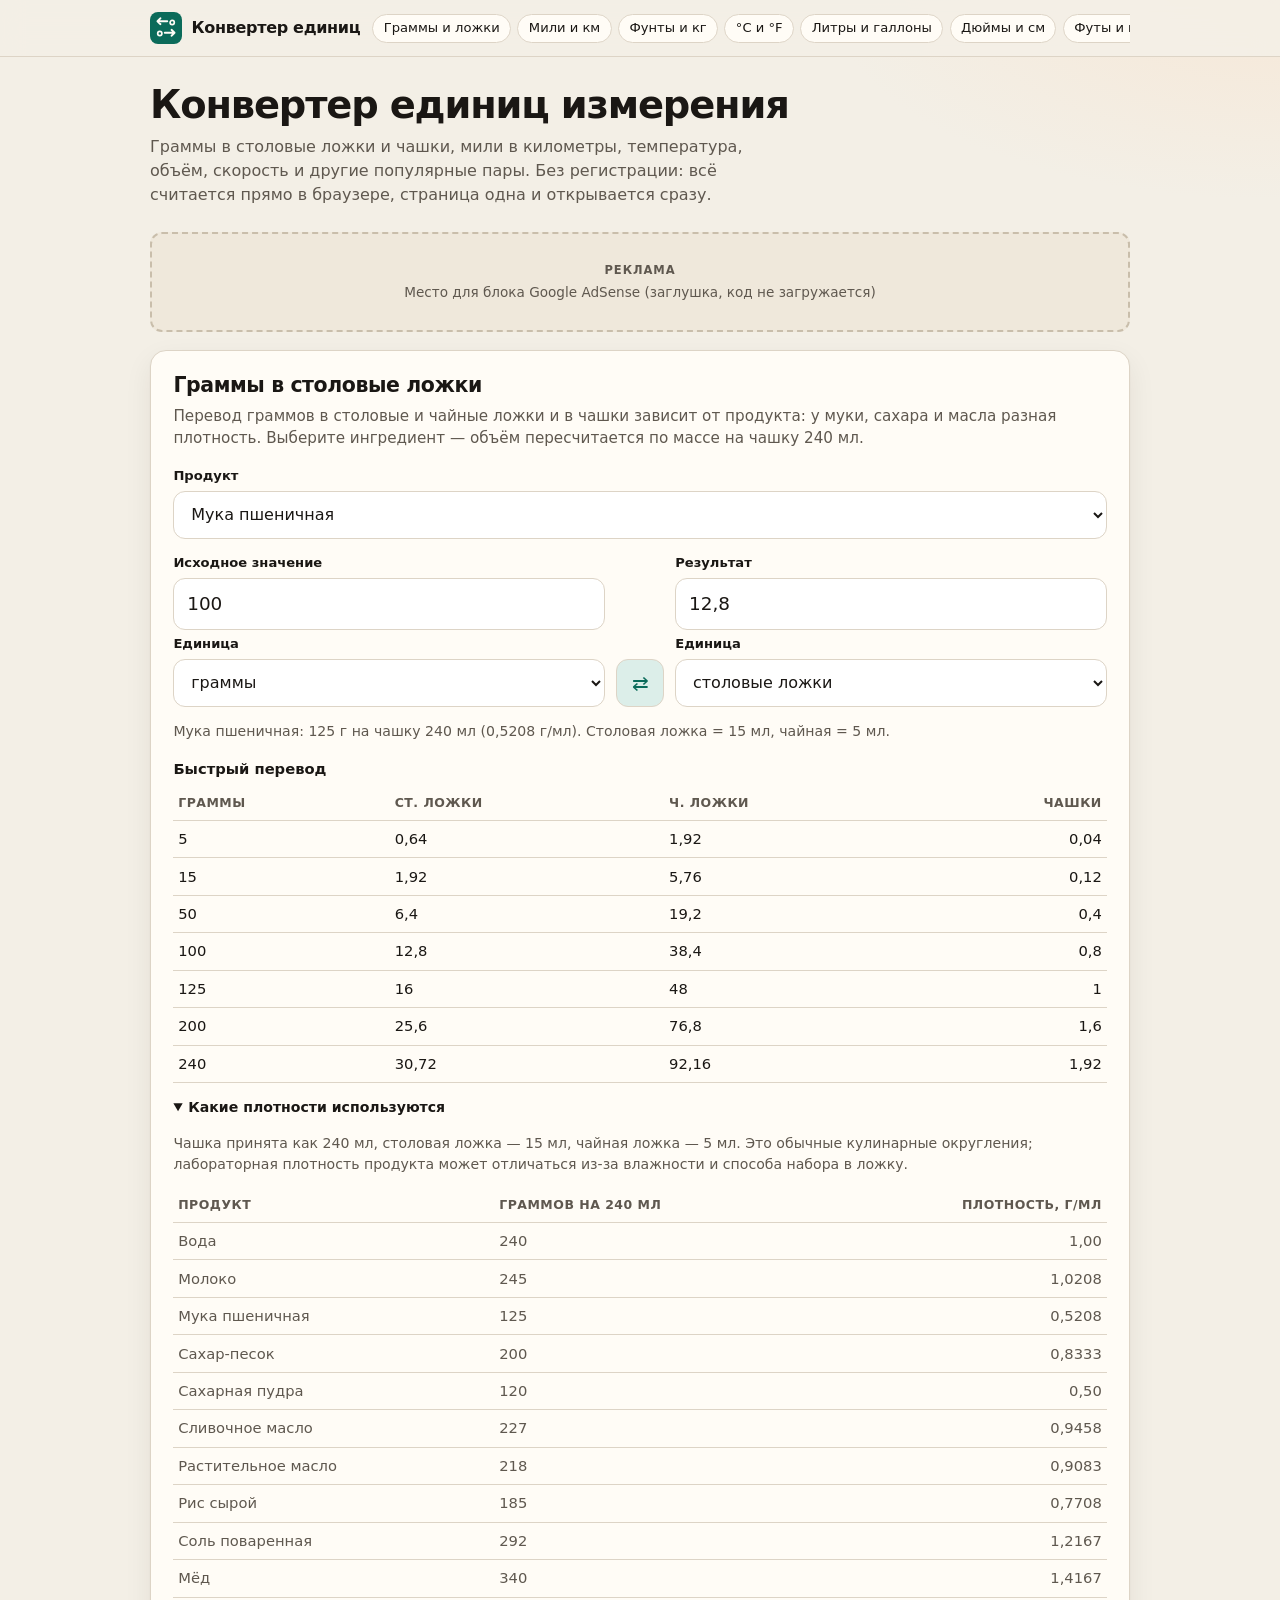
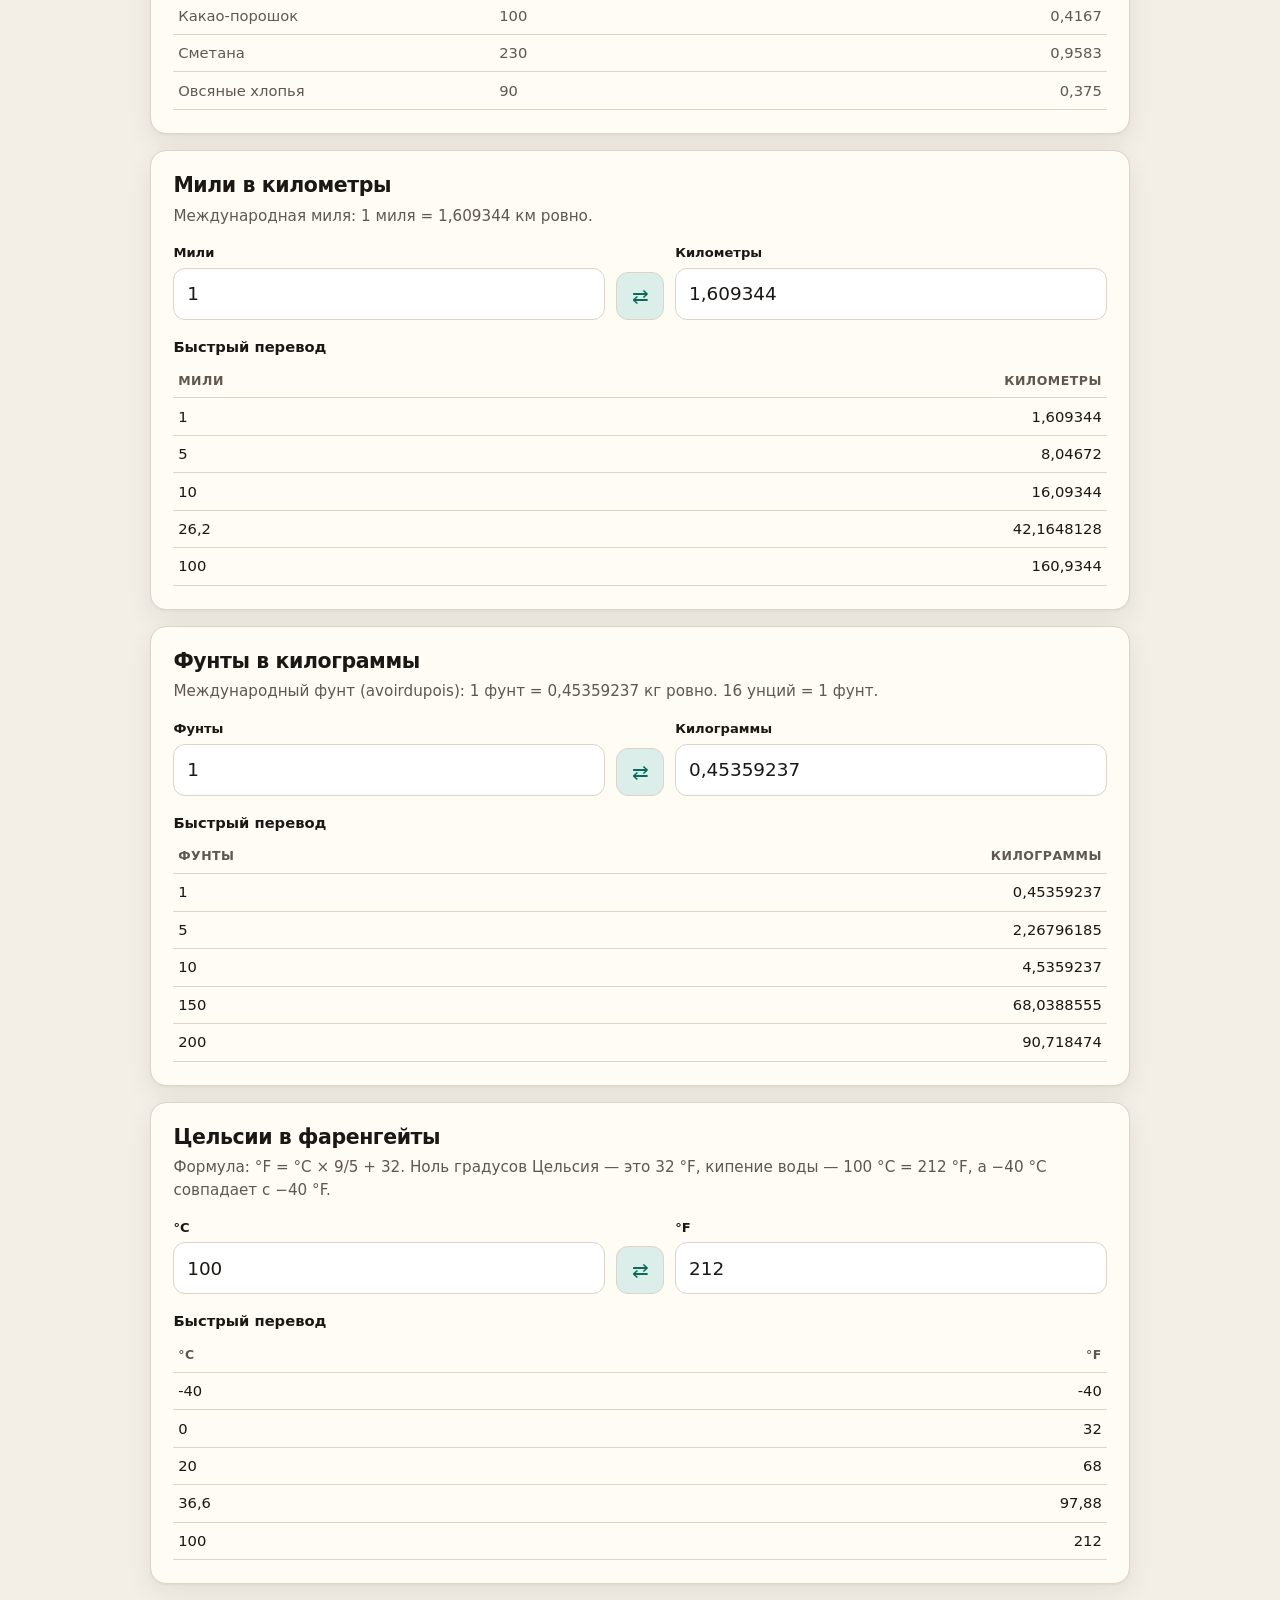
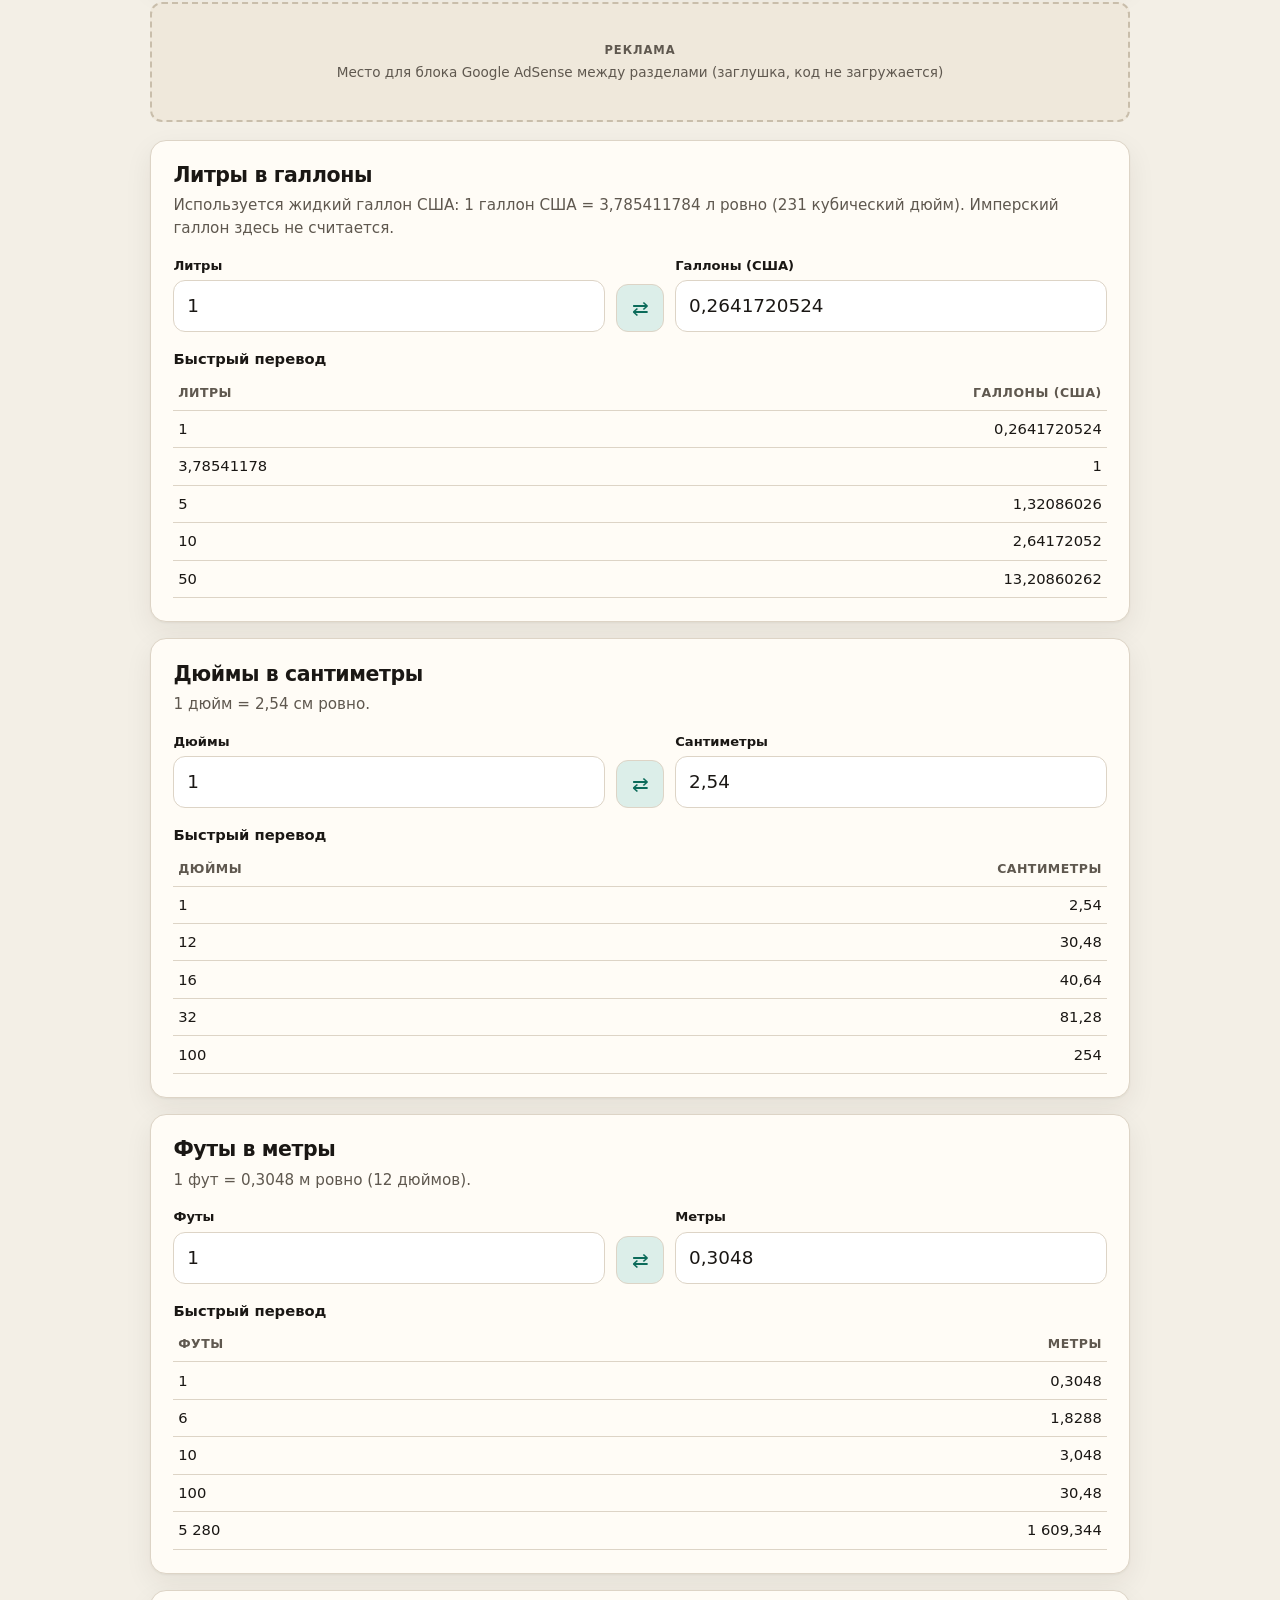
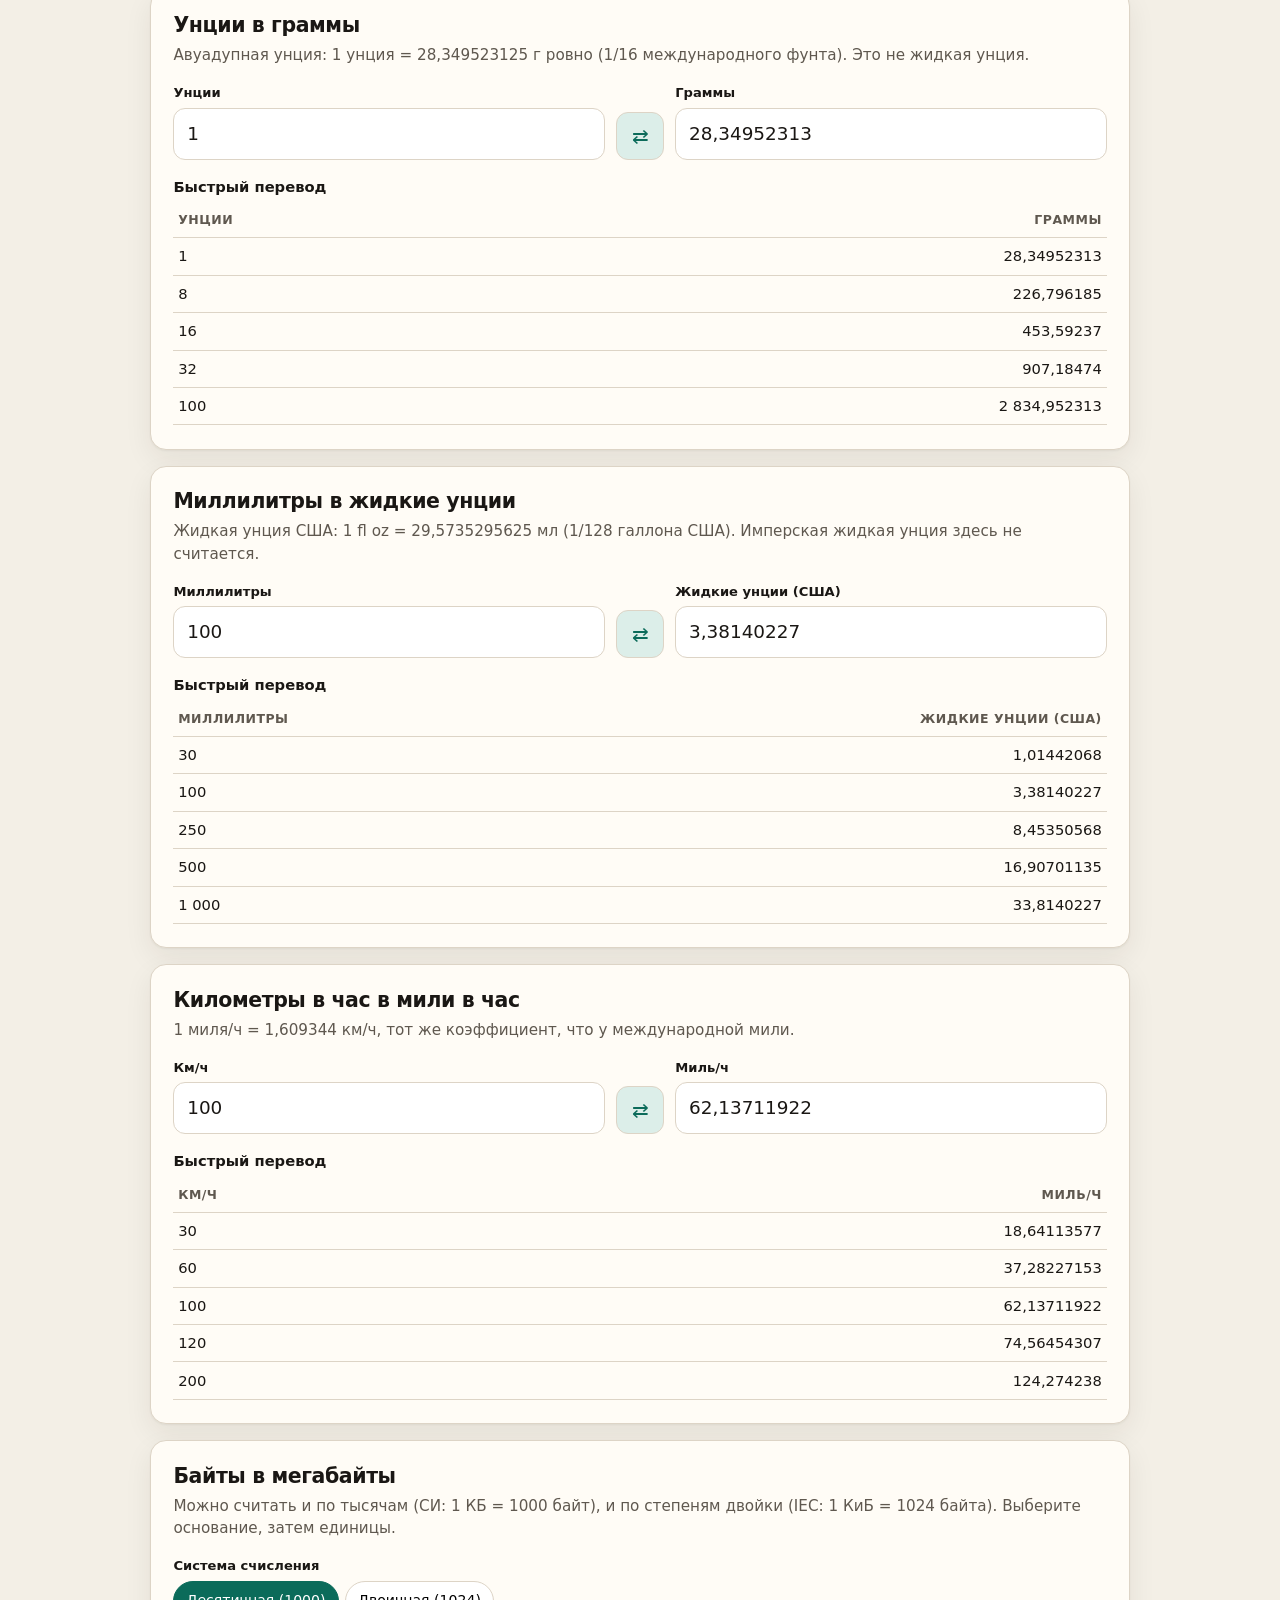
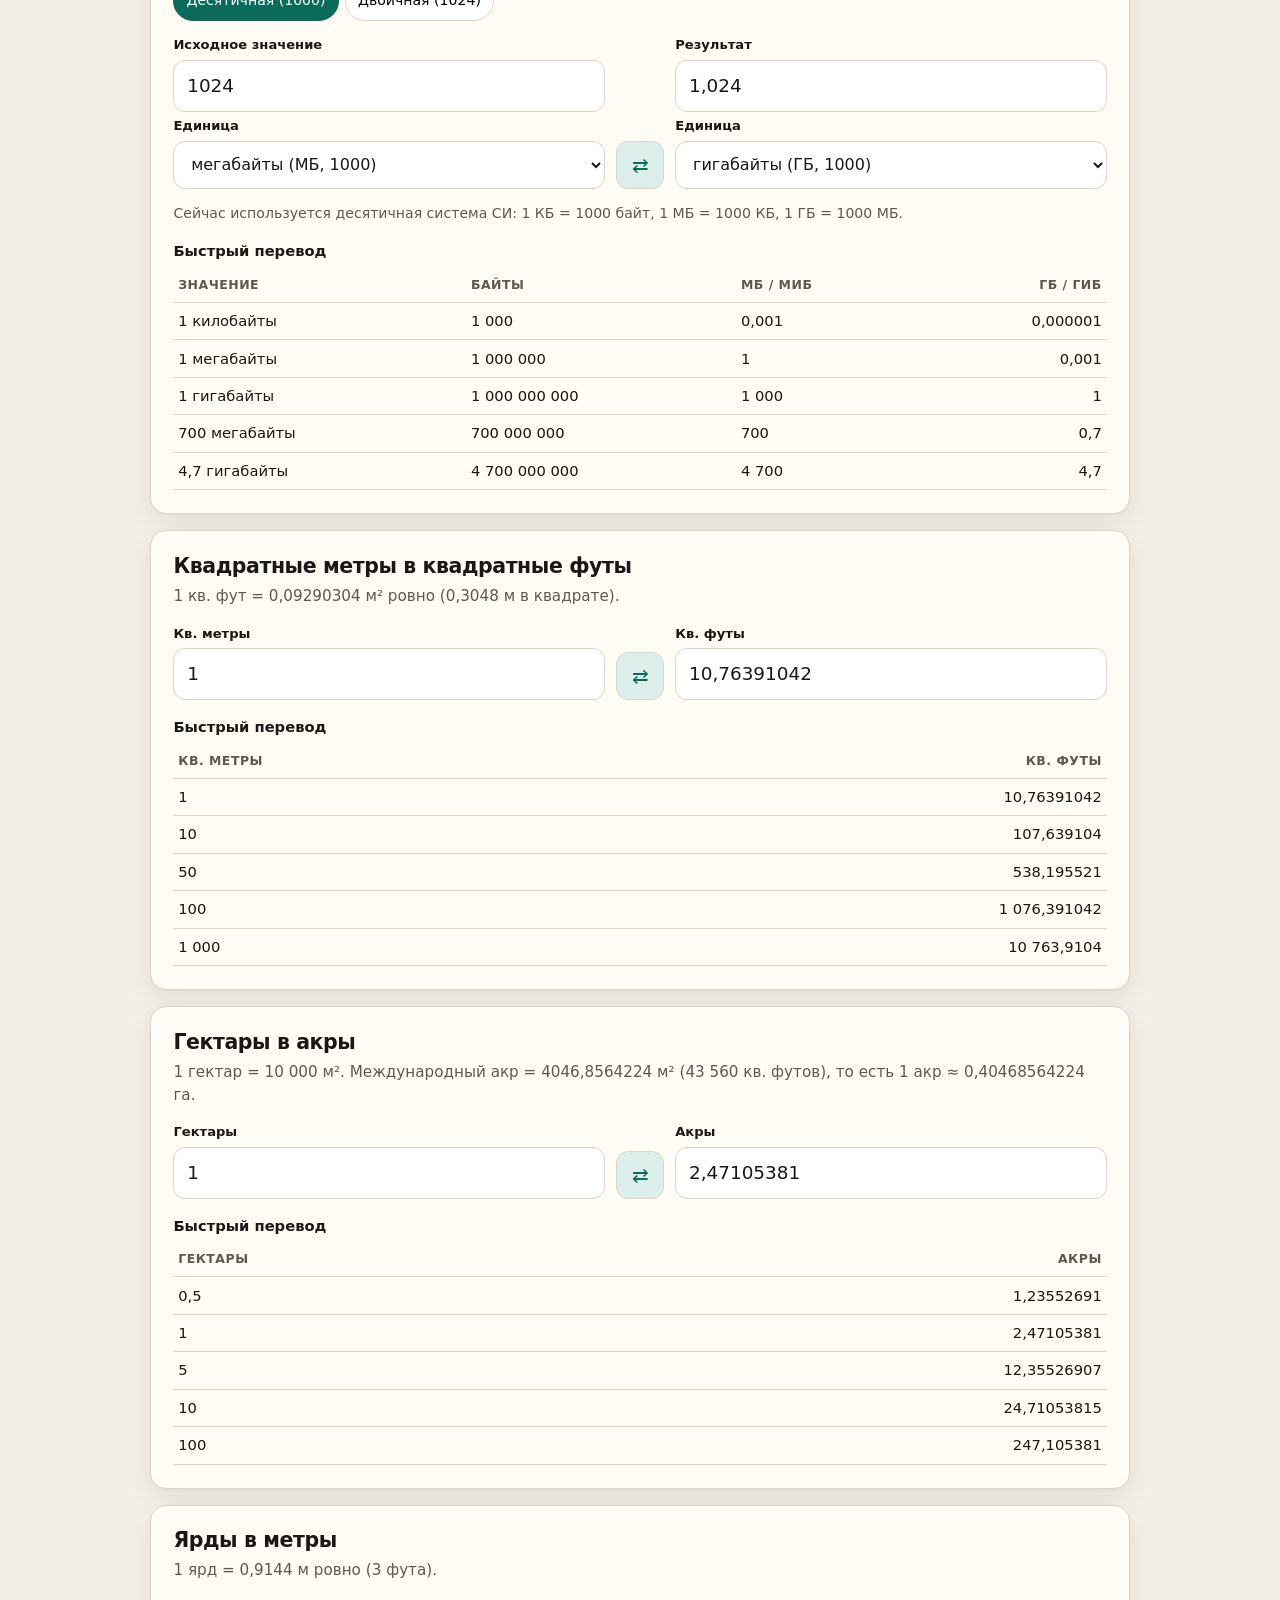
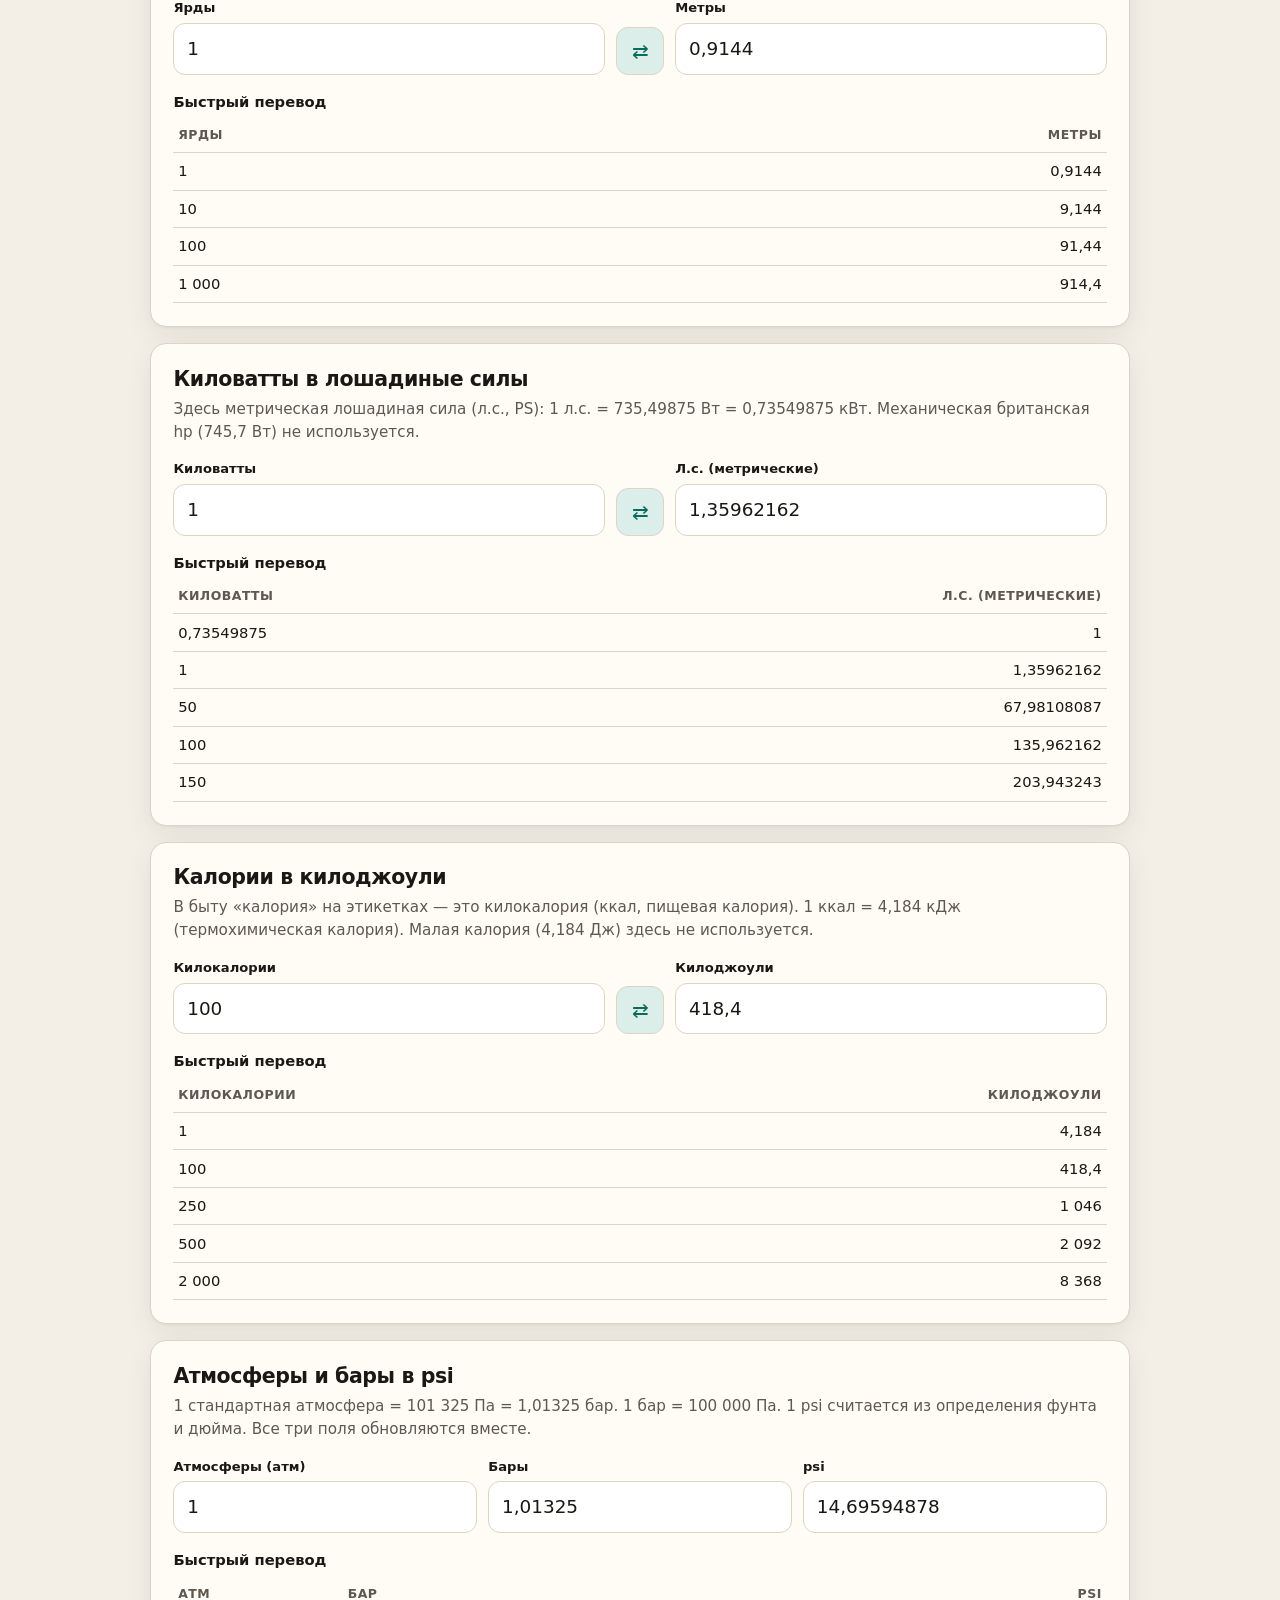
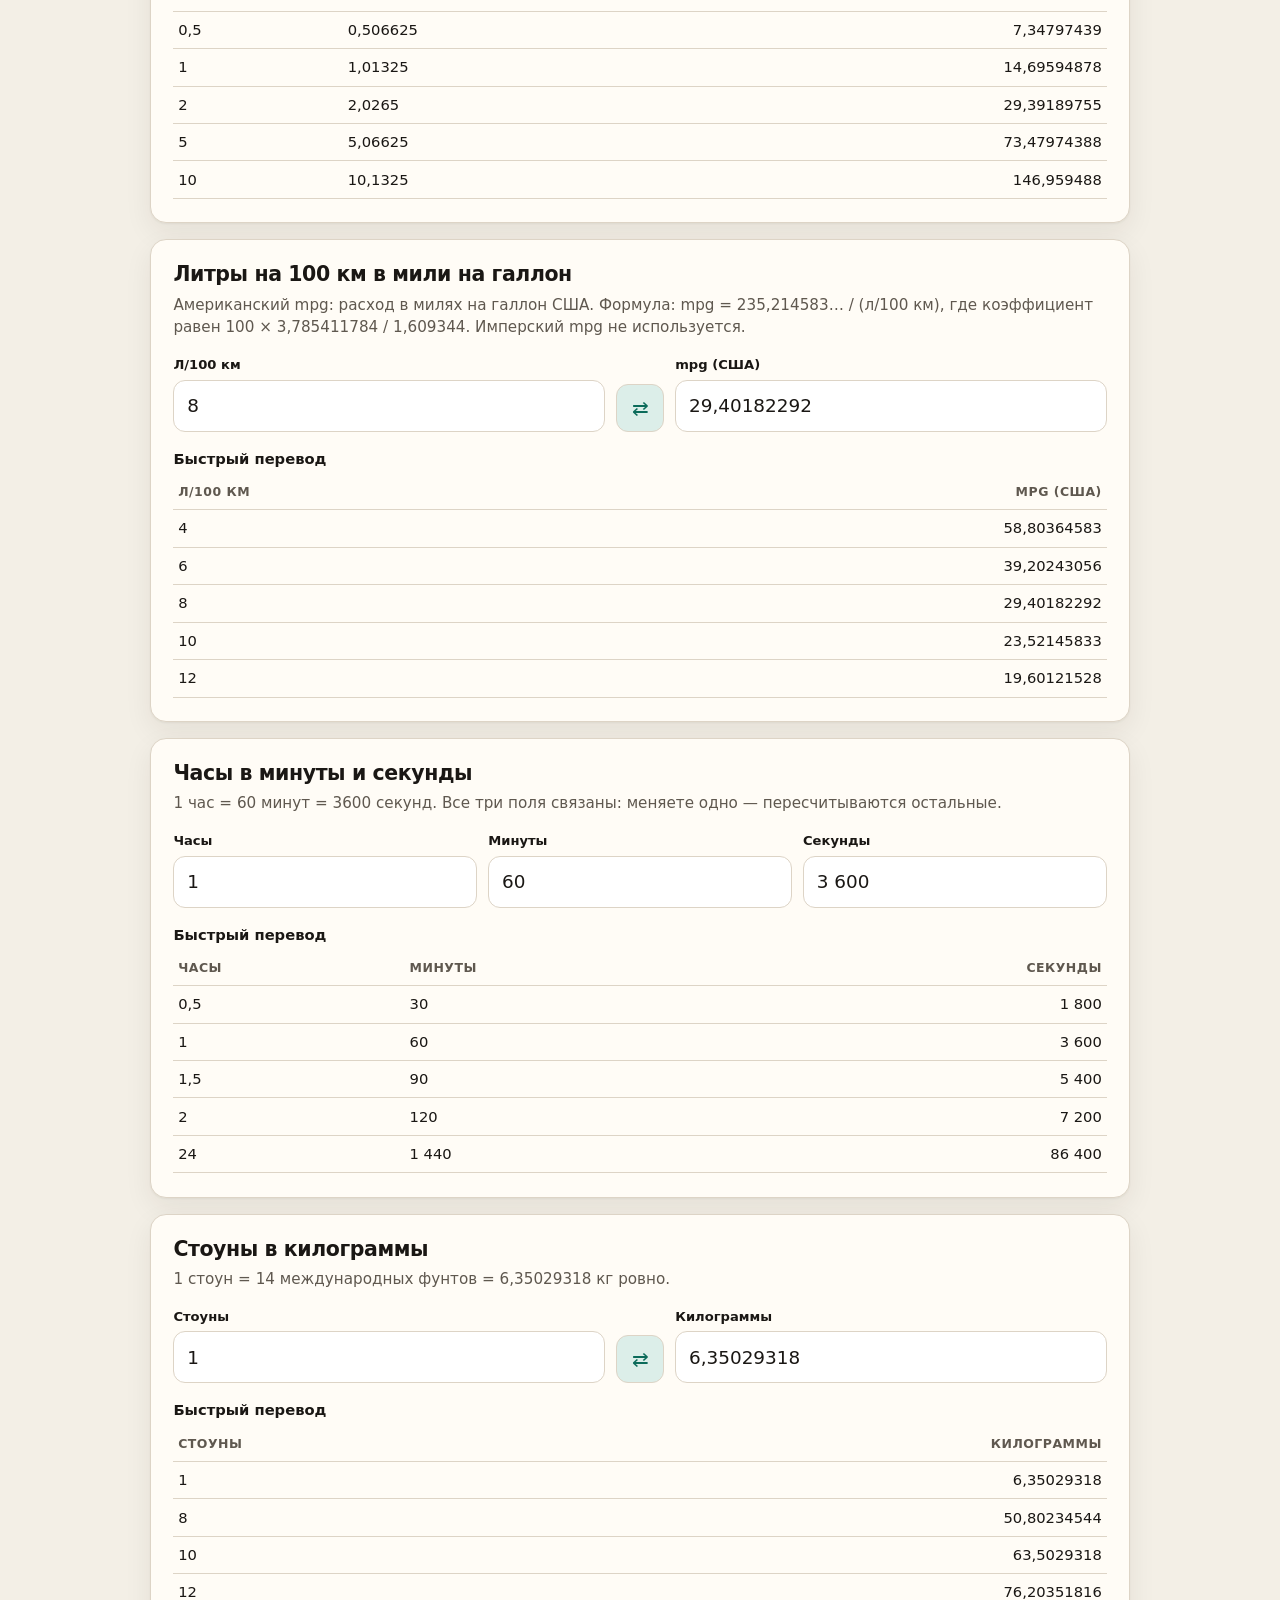
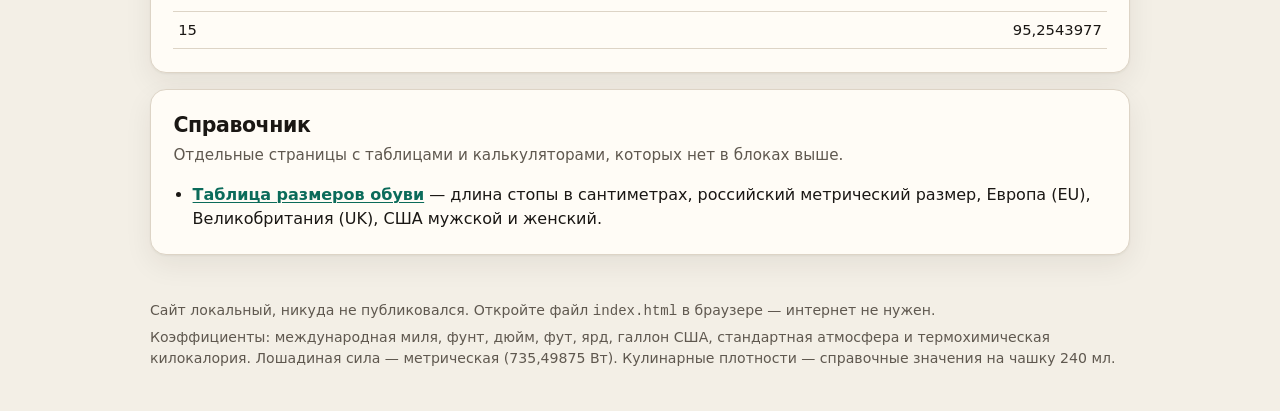
==== commit 844684a3: "Новая страница: Таблица размеров обуви" ====
--- a/index.html
+++ b/index.html
@@ -5,6 +5,7 @@
   <meta name="viewport" content="width=device-width, initial-scale=1">
   <title>Конвертер единиц: граммы в ложки, мили в километры, °C в °F</title>
   <meta name="description" content="Бесплатный конвертер единиц измерения: граммы в столовые ложки и чашки с учётом продукта, мили в километры, фунты в килограммы, цельсии в фаренгейты, литры в галлоны и ещё 15 калькуляторов. Без регистрации, всё считается в браузере.">
+  <meta name="google-site-verification" content="ihgsXX3nr25yl1JNaEN5GUwBnRv7LHqOLeevcveJTWw" />
   <meta name="robots" content="index,follow">
   <meta property="og:title" content="Конвертер единиц измерения">
   <meta property="og:description" content="Граммы в столовые ложки, мили в километры, температура, объём, скорость, байты и другие популярные пары. Одна страница, без регистрации.">
@@ -89,6 +90,8 @@
         <a href="#l-100km-v-mpg">л/100 км и mpg</a>
         <a href="#chasy-v-minuty-v-sekundy">Часы и минуты</a>
         <a href="#stouny-v-kilogrammy">Стоуны и кг</a>
+        <a href="#spravochnik">Справочник</a>
+        <a href="razmery-obuvi.html">Размеры обуви</a>
       </nav>
     </div>
   </header>
@@ -685,6 +688,15 @@
         </table>
       </section>
 
+
+      <section class="card handbook" id="spravochnik">
+        <h2>Справочник</h2>
+        <p class="lead">Отдельные страницы с таблицами и калькуляторами, которых нет в блоках выше.</p>
+        <ul>
+          <li><a href="razmery-obuvi.html">Таблица размеров обуви</a> — длина стопы в сантиметрах, российский метрический размер, Европа (EU), Великобритания (UK), США мужской и женский.</li>
+        </ul>
+      </section>
+
       <footer class="site-footer">
         <p>Сайт локальный, никуда не публиковался. Откройте файл <code>index.html</code> в браузере — интернет не нужен.</p>
         <p>Коэффициенты: международная миля, фунт, дюйм, фут, ярд, галлон США, стандартная атмосфера и термохимическая килокалория. Лошадиная сила — метрическая (735,49875 Вт). Кулинарные плотности — справочные значения на чашку 240 мл.</p>
--- a/styles.css
+++ b/styles.css
@@ -406,3 +406,53 @@
     padding: 1.4rem 1.4rem 1.45rem;
   }
 }
+
+.table-wrap {
+  overflow-x: auto;
+  margin-top: 1rem;
+}
+
+.table-wrap .quick {
+  margin-top: 0;
+  min-width: 36rem;
+}
+
+.handbook a {
+  font-weight: 600;
+}
+
+.handbook ul {
+  margin: 0.4rem 0 0;
+  padding-left: 1.2rem;
+}
+
+.howto ol,
+.howto ul {
+  margin: 0.4rem 0 0.8rem;
+  padding-left: 1.2rem;
+}
+
+.howto li {
+  margin: 0.25rem 0;
+}
+
+.result-line {
+  margin: 0.9rem 0 0;
+  font-size: 0.95rem;
+}
+
+.result-line strong {
+  font-variant-numeric: tabular-nums;
+}
+
+.grid-fields {
+  display: grid;
+  grid-template-columns: 1fr;
+  gap: 0.7rem;
+}
+
+@media (min-width: 640px) {
+  .grid-fields {
+    grid-template-columns: 1fr 1fr 1fr;
+  }
+}
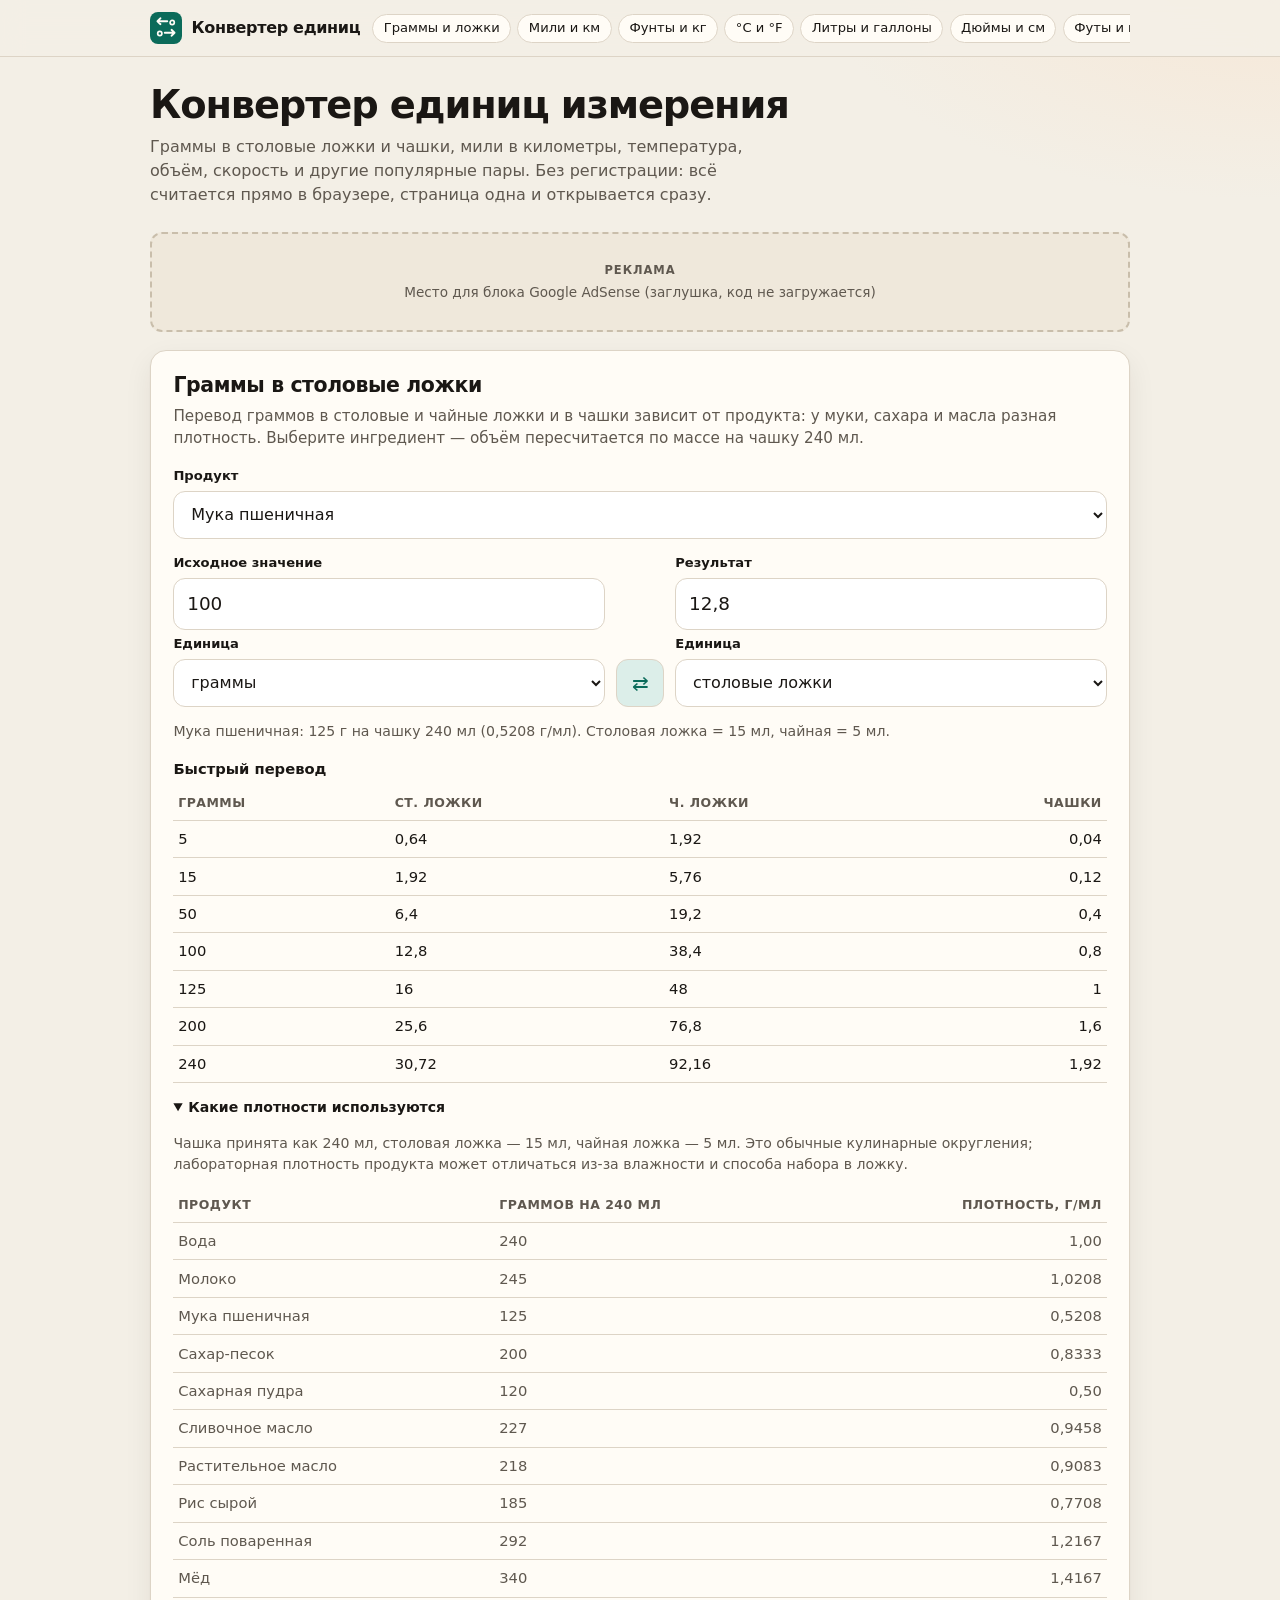
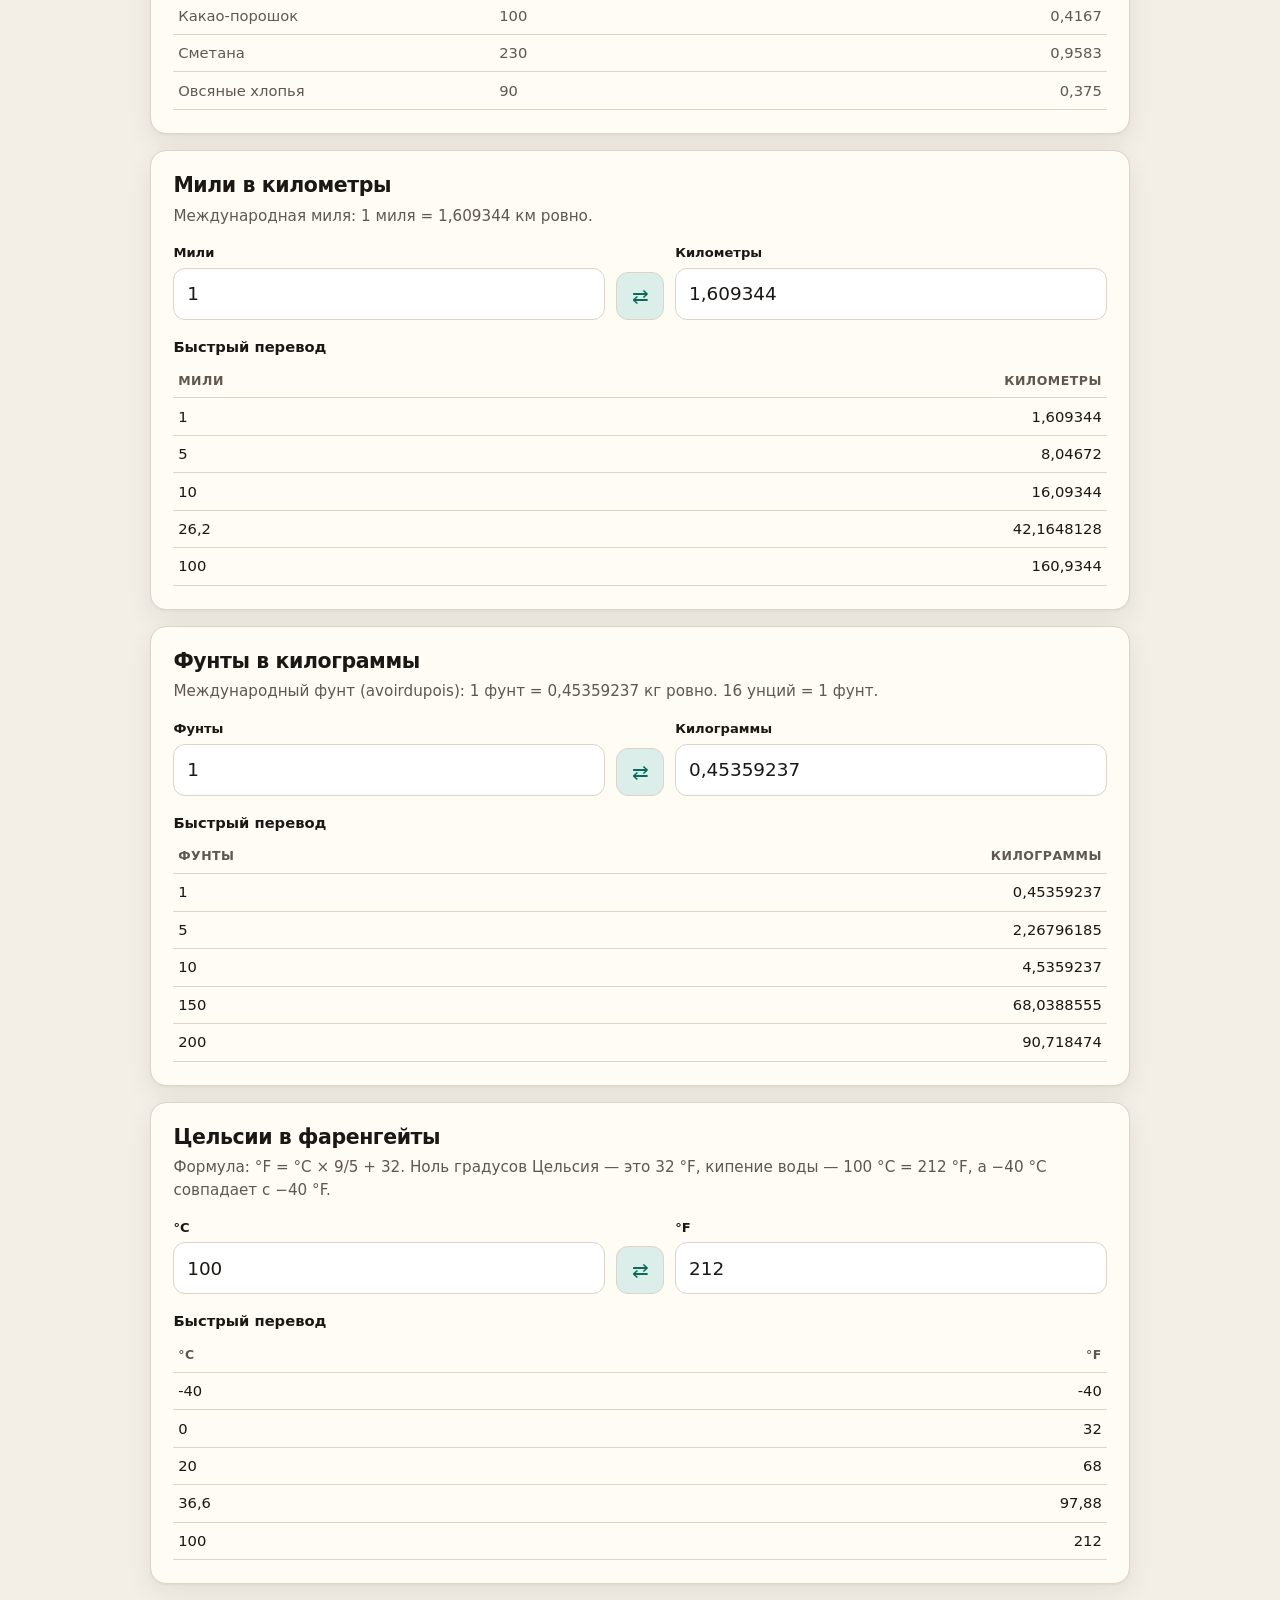
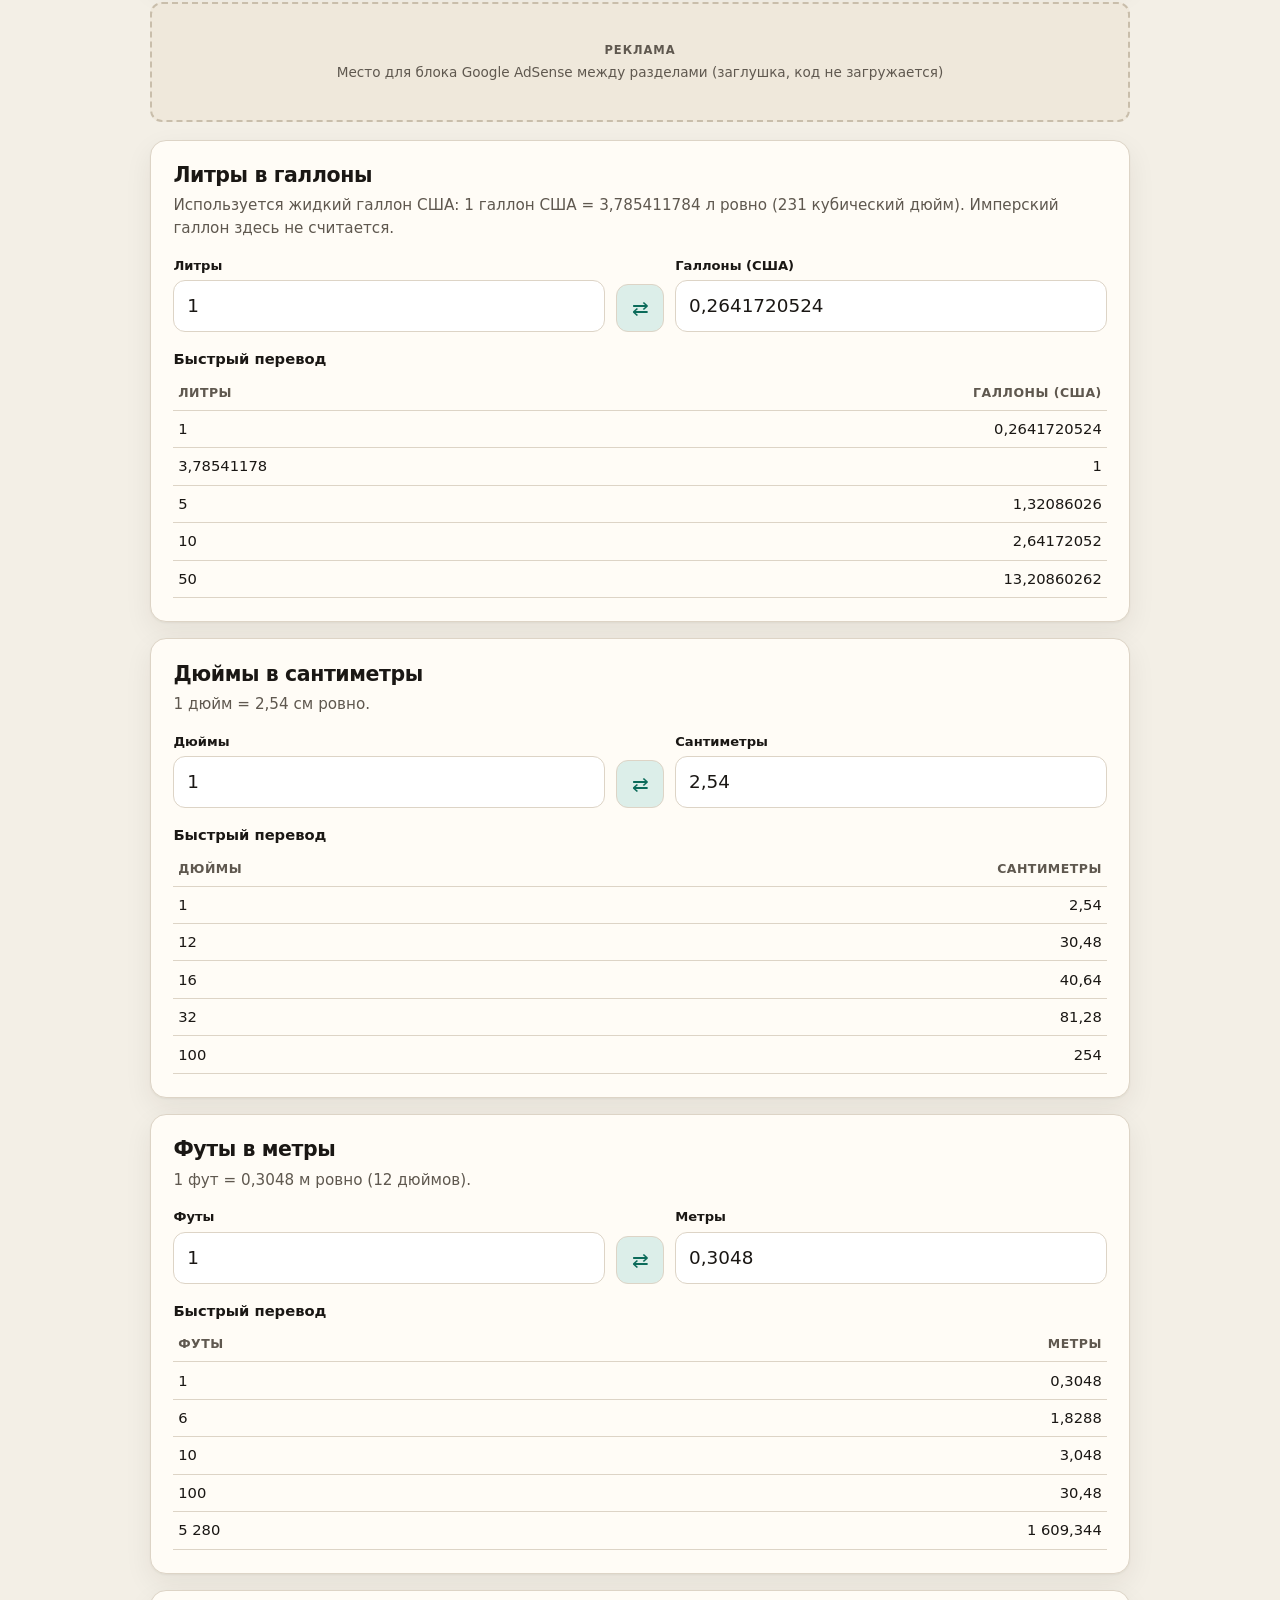
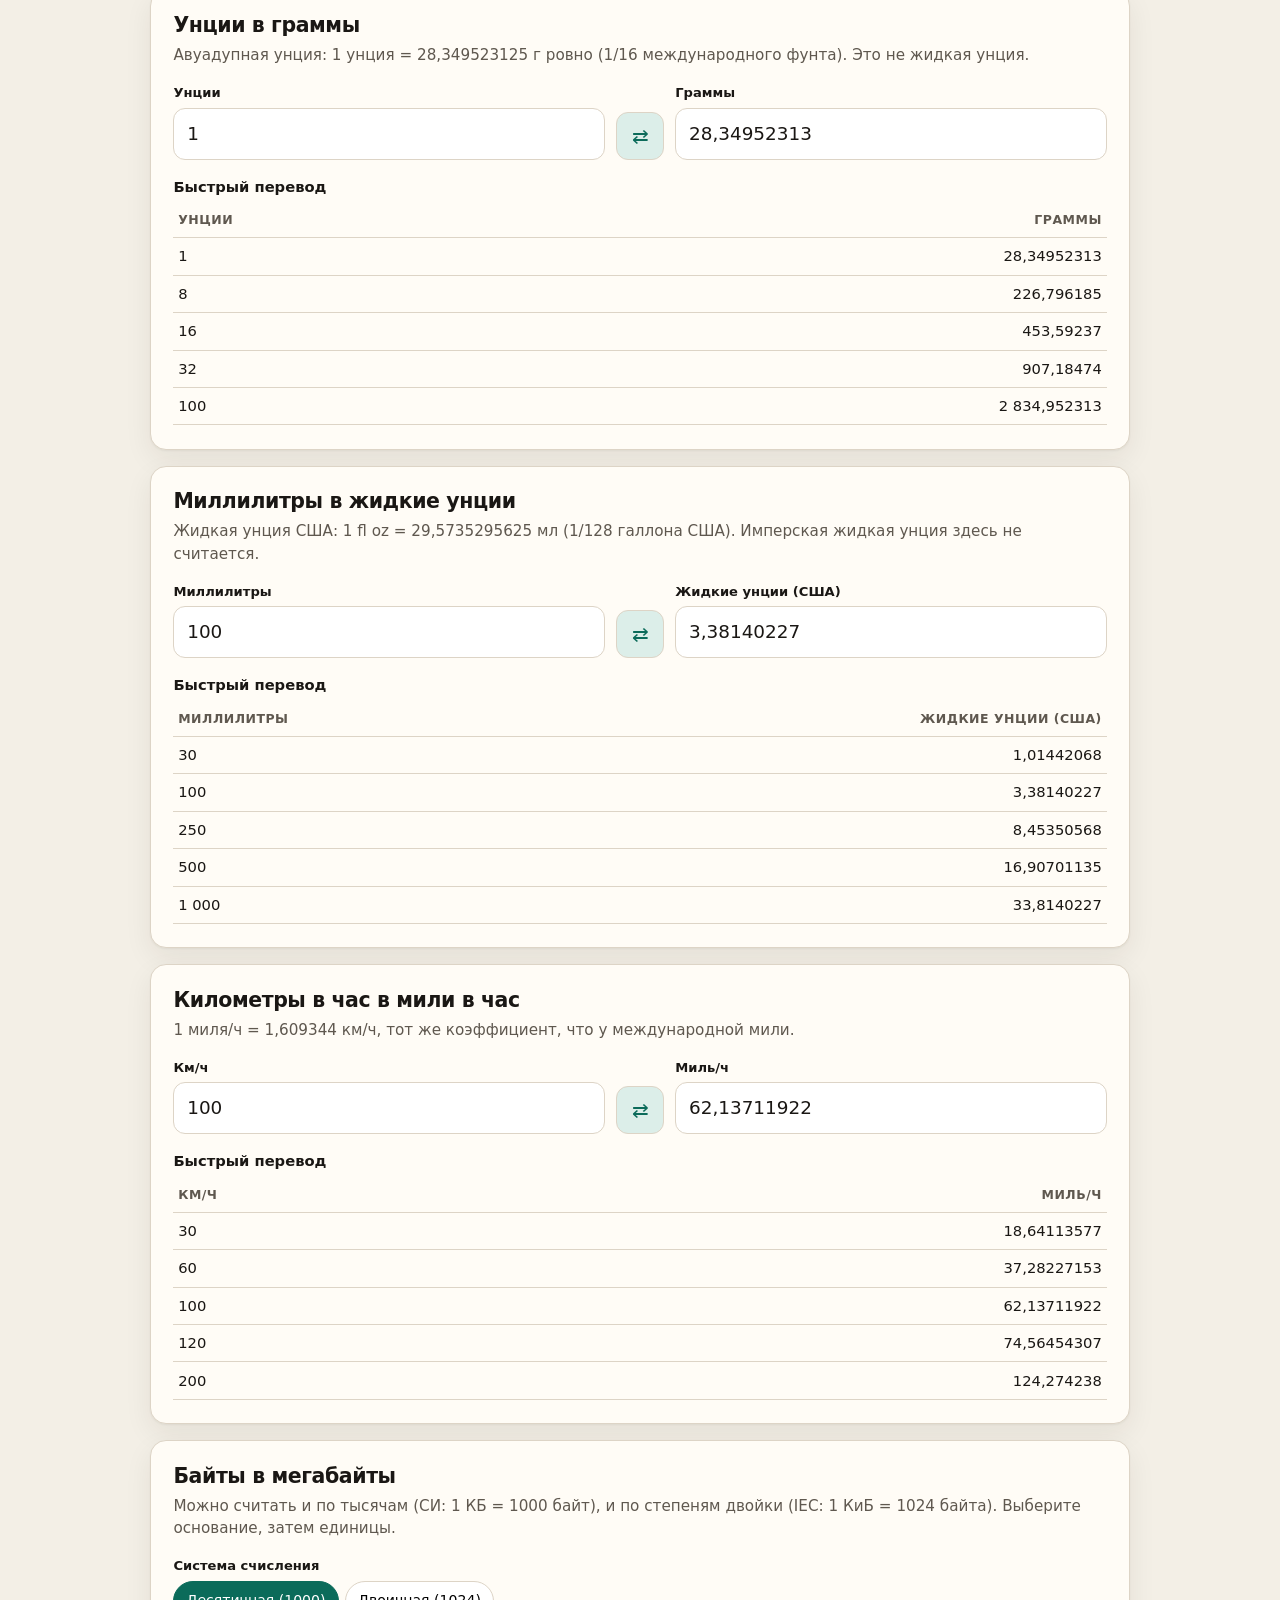
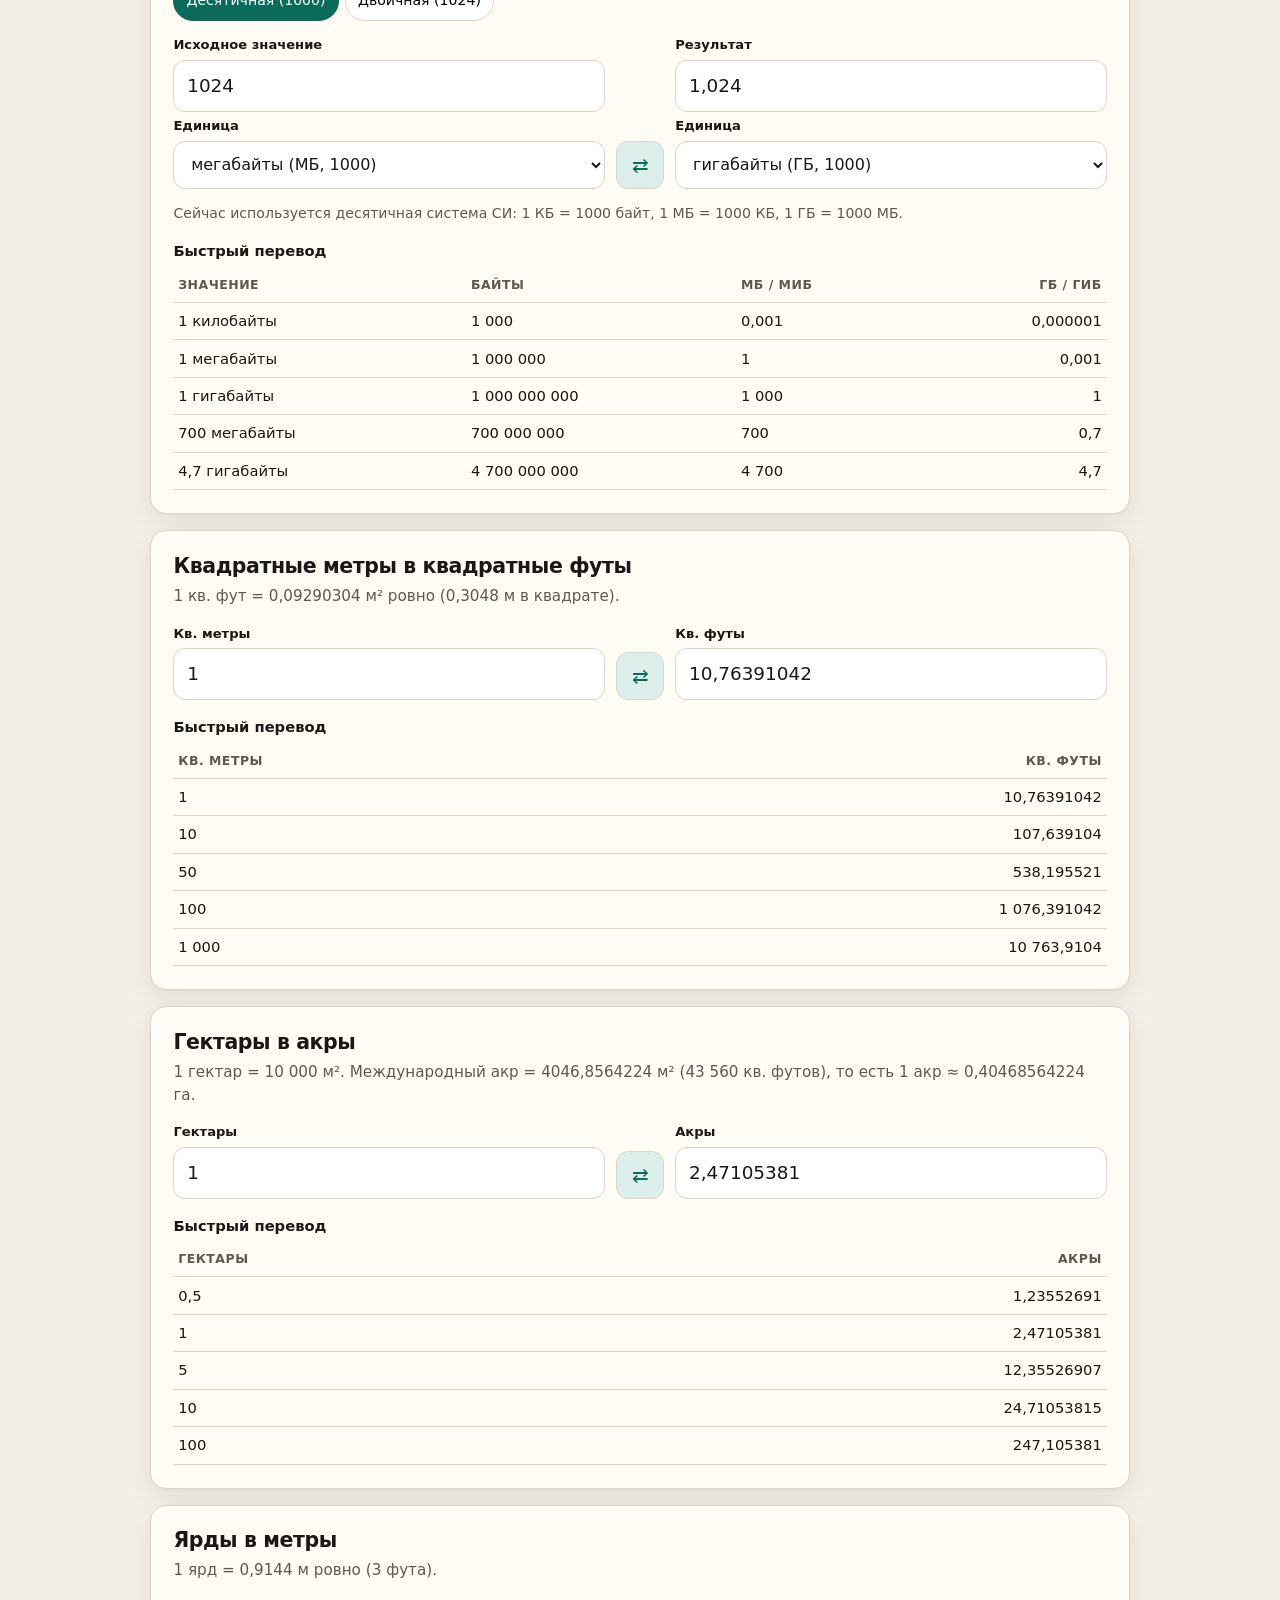
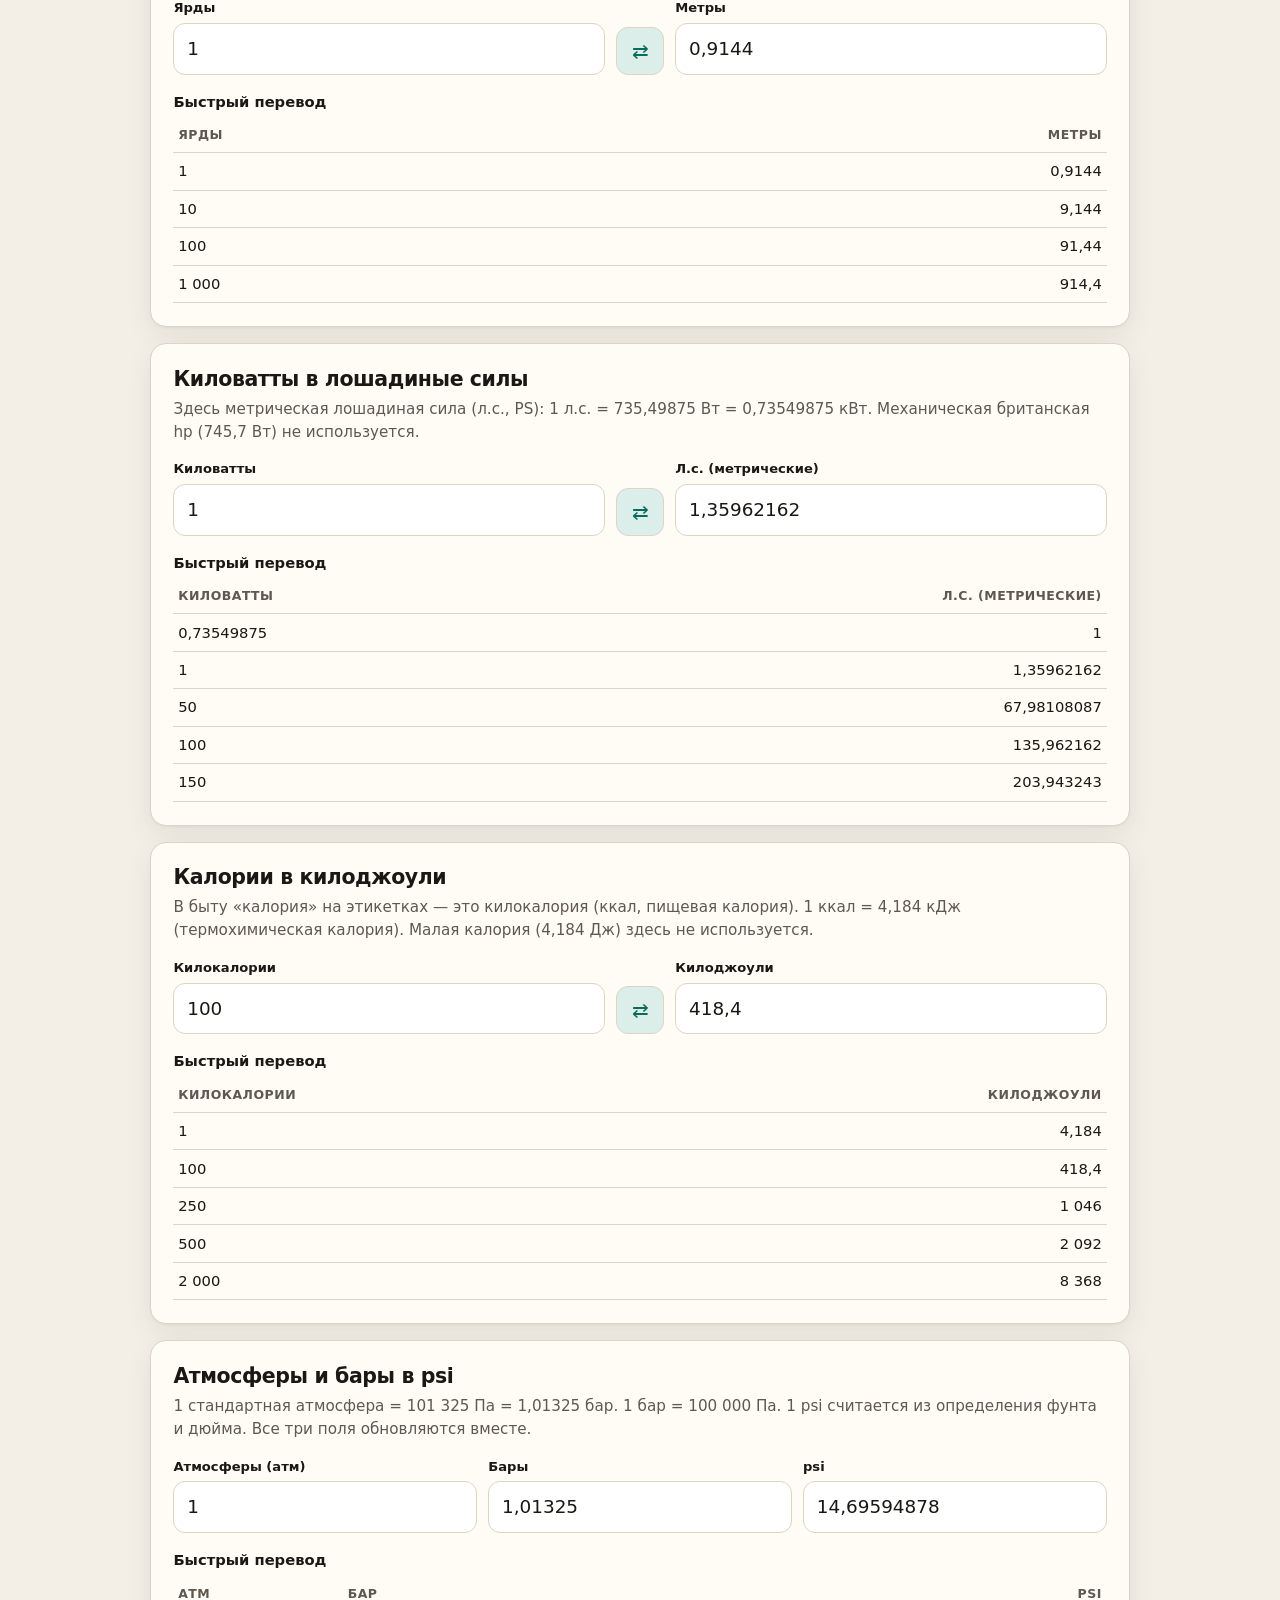
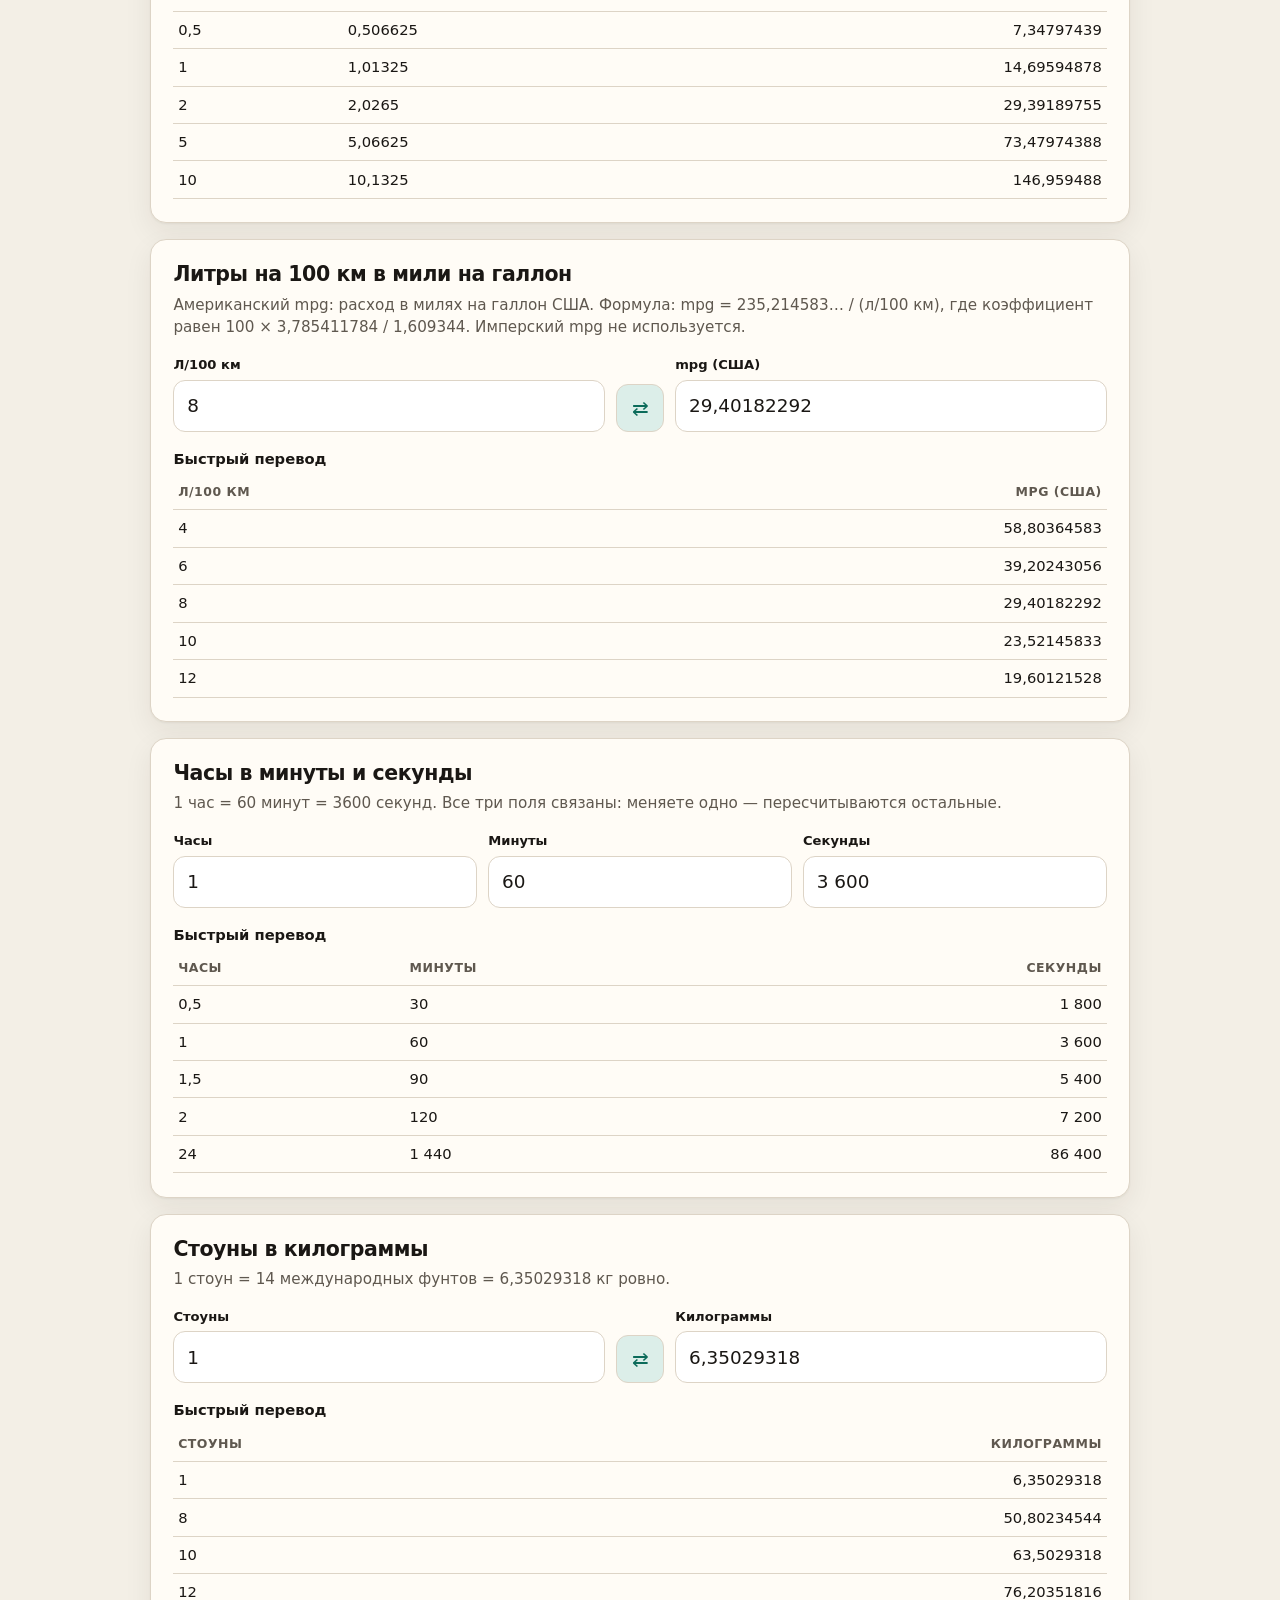
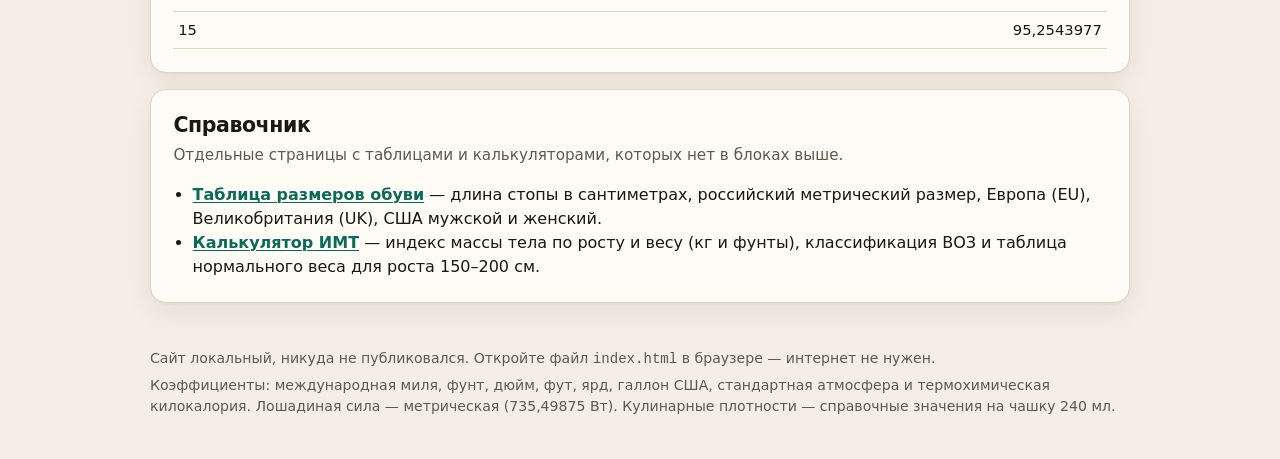
==== commit 67e59f92: "Новая страница: Калькулятор ИМТ" ====
--- a/index.html
+++ b/index.html
@@ -3,14 +3,24 @@
 <head>
   <meta charset="utf-8">
   <meta name="viewport" content="width=device-width, initial-scale=1">
+  <!-- Google tag (gtag.js) -->
+  <script async src="https://www.googletagmanager.com/gtag/js?id=G-Y8XR64HK3S"></script>
+  <script>
+    window.dataLayer = window.dataLayer || [];
+    function gtag(){dataLayer.push(arguments);}
+    gtag('js', new Date());
+    gtag('config', 'G-Y8XR64HK3S');
+  </script>
   <title>Конвертер единиц: граммы в ложки, мили в километры, °C в °F</title>
   <meta name="description" content="Бесплатный конвертер единиц измерения: граммы в столовые ложки и чашки с учётом продукта, мили в километры, фунты в килограммы, цельсии в фаренгейты, литры в галлоны и ещё 15 калькуляторов. Без регистрации, всё считается в браузере.">
   <meta name="google-site-verification" content="ihgsXX3nr25yl1JNaEN5GUwBnRv7LHqOLeevcveJTWw" />
   <meta name="robots" content="index,follow">
+  <link rel="canonical" href="https://adiga01fcb-coder.github.io/unit-converter/">
   <meta property="og:title" content="Конвертер единиц измерения">
   <meta property="og:description" content="Граммы в столовые ложки, мили в километры, температура, объём, скорость, байты и другие популярные пары. Одна страница, без регистрации.">
   <meta property="og:type" content="website">
   <meta property="og:locale" content="ru_RU">
+  <meta property="og:url" content="https://adiga01fcb-coder.github.io/unit-converter/">
   <meta property="og:image" content="favicon.svg">
   <link rel="icon" href="favicon.svg" type="image/svg+xml">
   <link rel="apple-touch-icon" href="favicon.svg">
@@ -92,6 +102,7 @@
         <a href="#stouny-v-kilogrammy">Стоуны и кг</a>
         <a href="#spravochnik">Справочник</a>
         <a href="razmery-obuvi.html">Размеры обуви</a>
+        <a href="kalkulyator-imt.html">Калькулятор ИМТ</a>
       </nav>
     </div>
   </header>
@@ -694,6 +705,7 @@
         <p class="lead">Отдельные страницы с таблицами и калькуляторами, которых нет в блоках выше.</p>
         <ul>
           <li><a href="razmery-obuvi.html">Таблица размеров обуви</a> — длина стопы в сантиметрах, российский метрический размер, Европа (EU), Великобритания (UK), США мужской и женский.</li>
+          <li><a href="kalkulyator-imt.html">Калькулятор ИМТ</a> — индекс массы тела по росту и весу (кг и фунты), классификация ВОЗ и таблица нормального веса для роста 150–200 см.</li>
         </ul>
       </section>
 
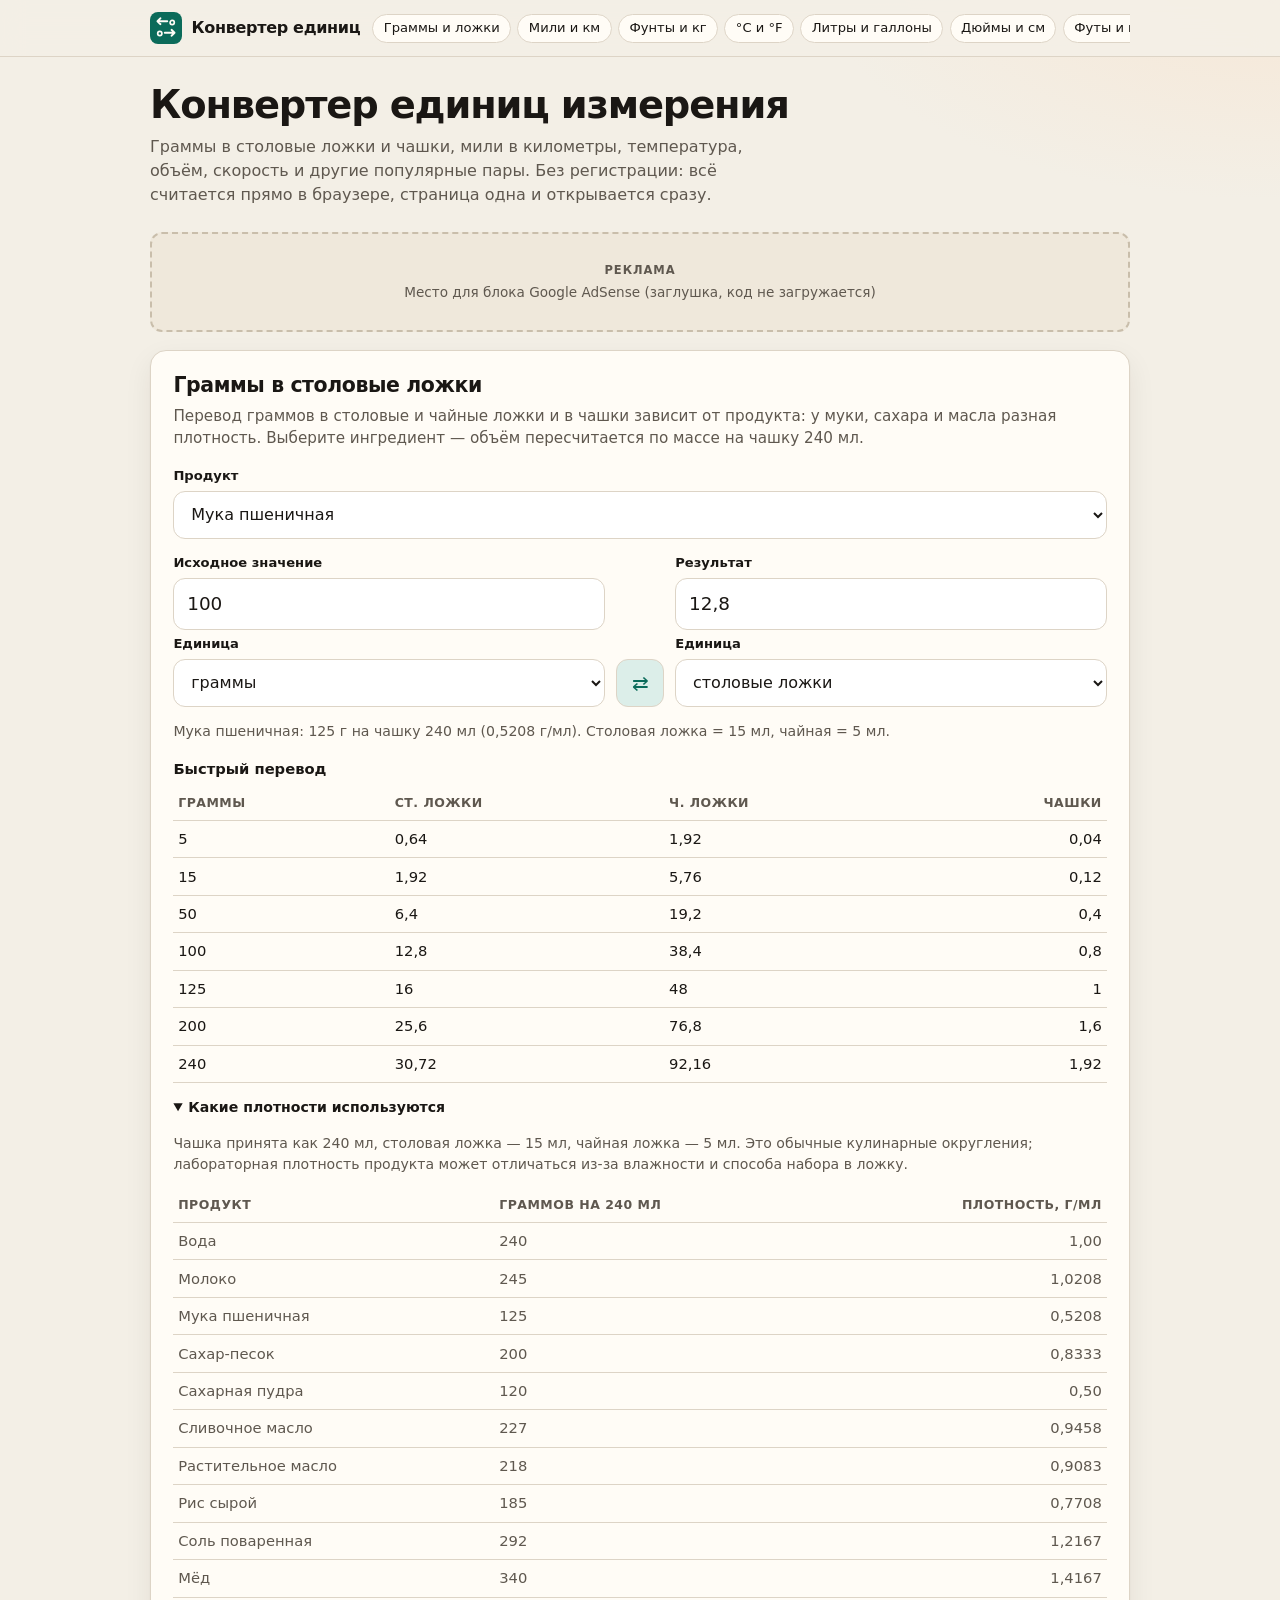
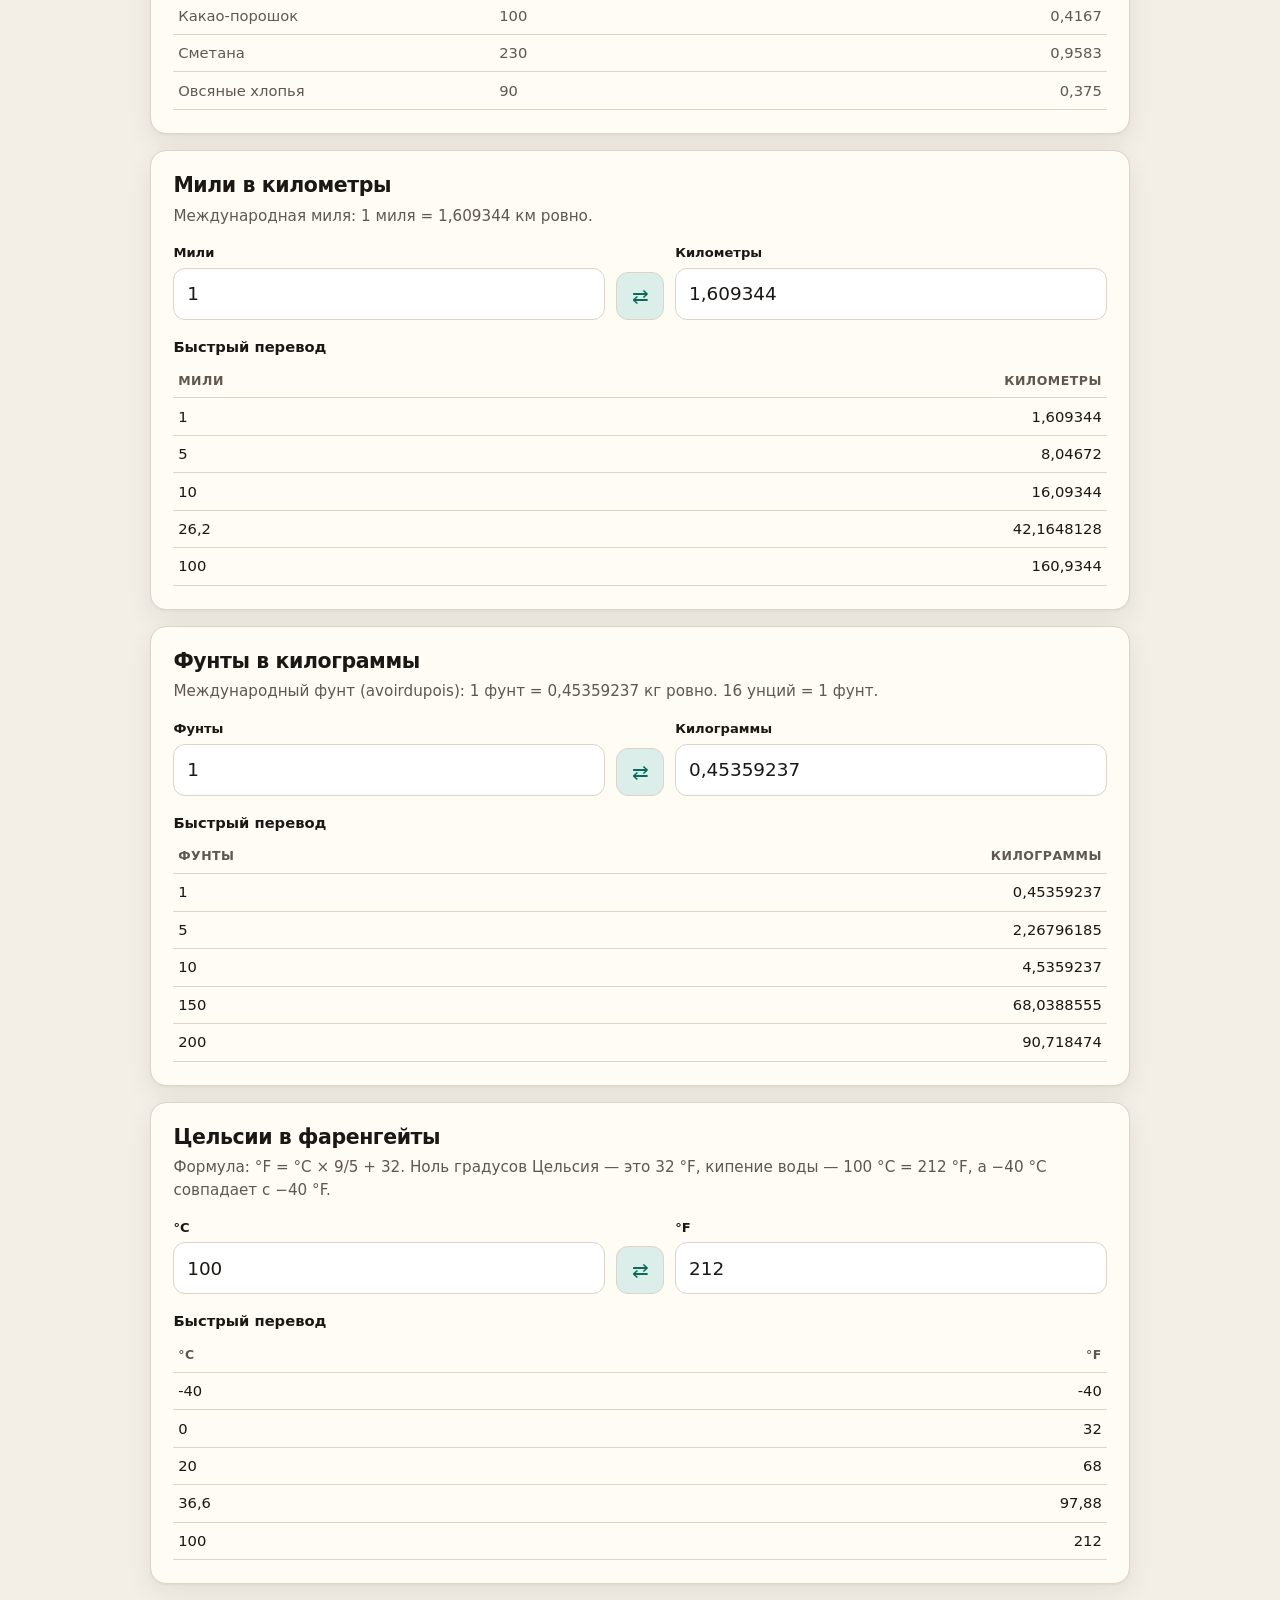
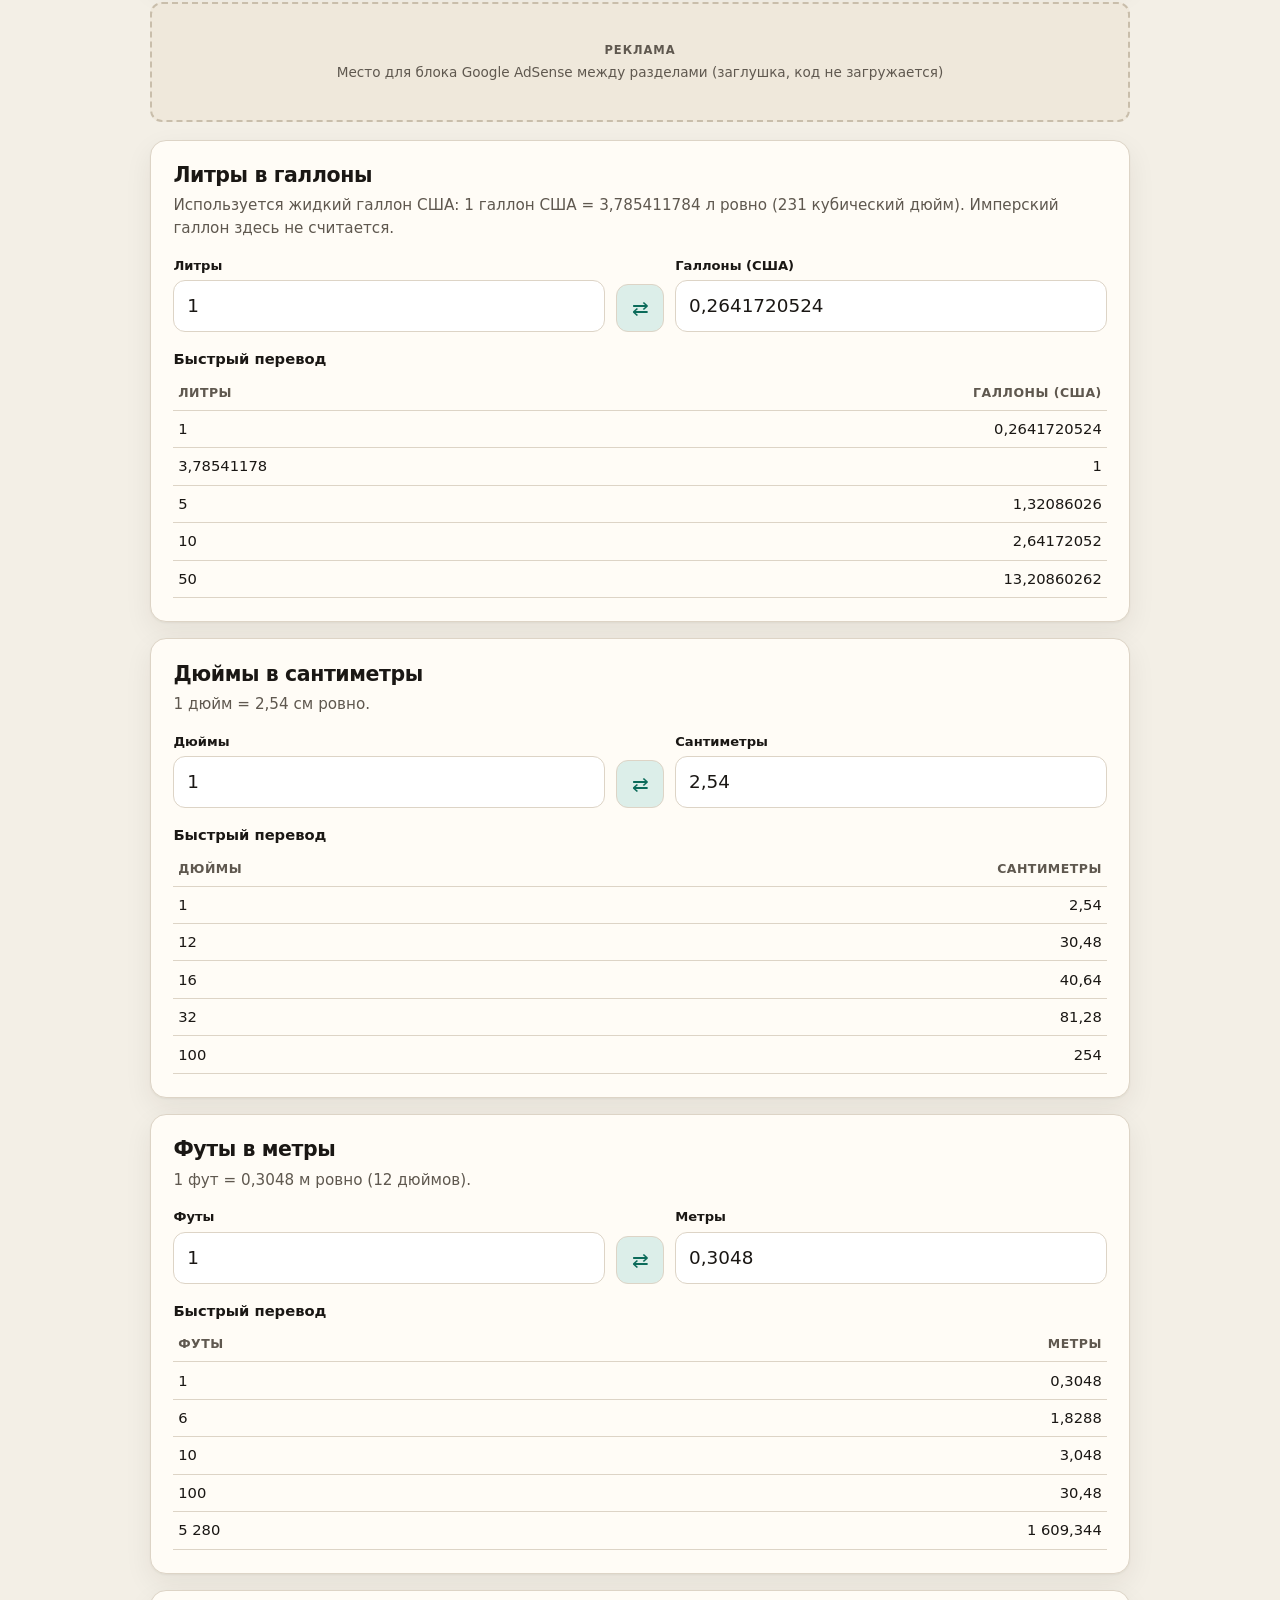
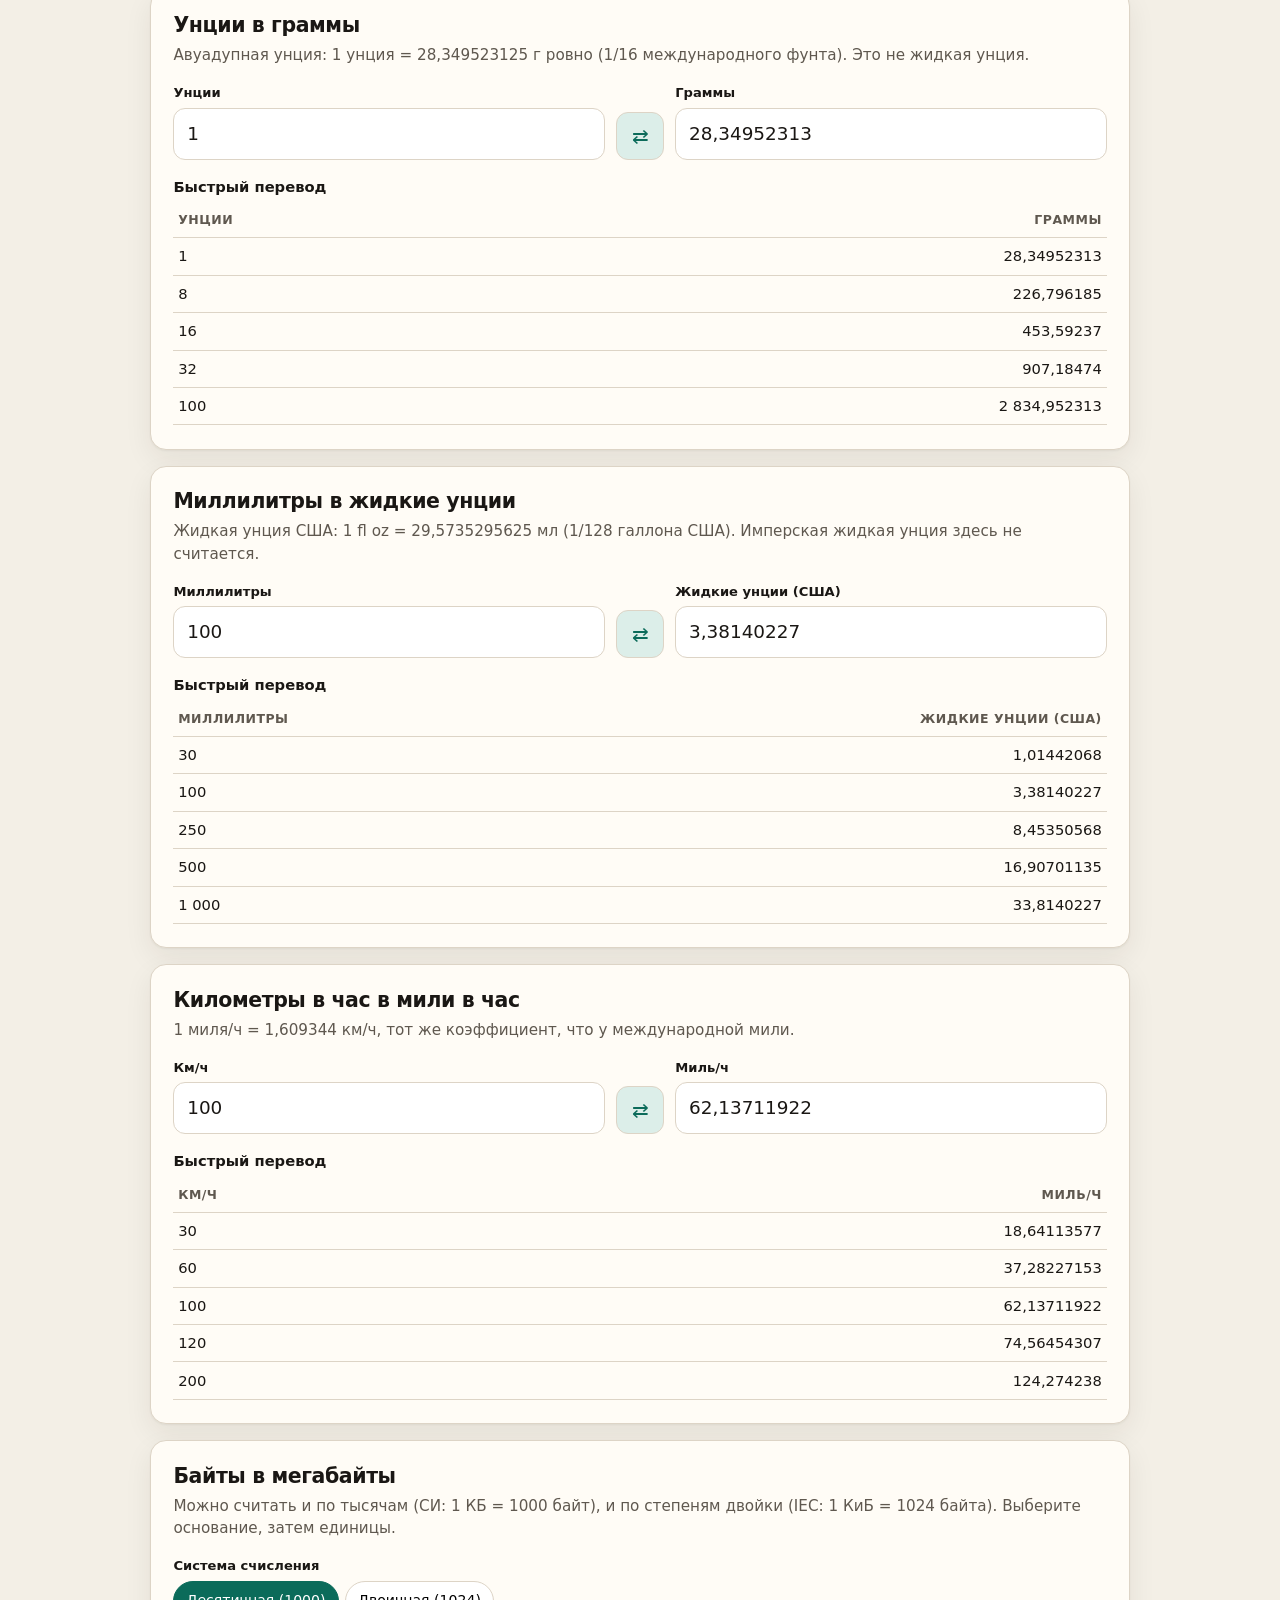
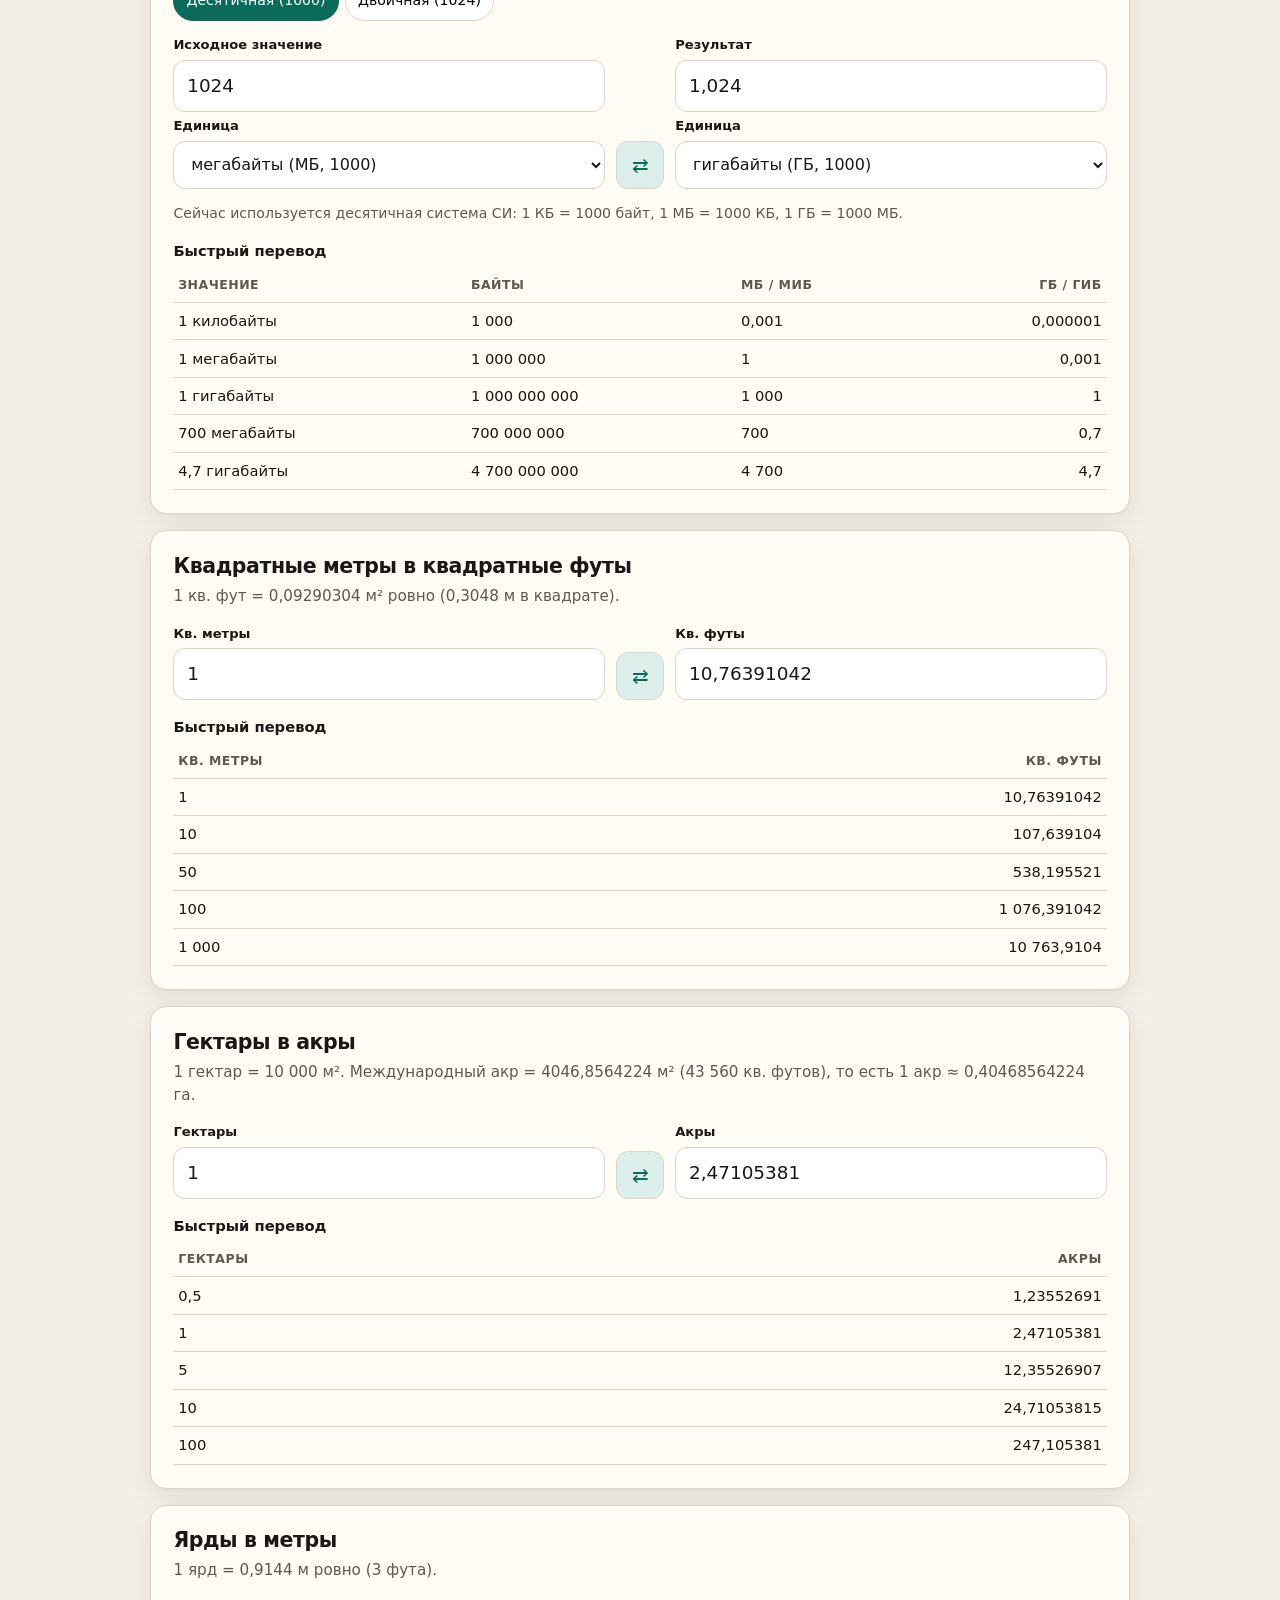
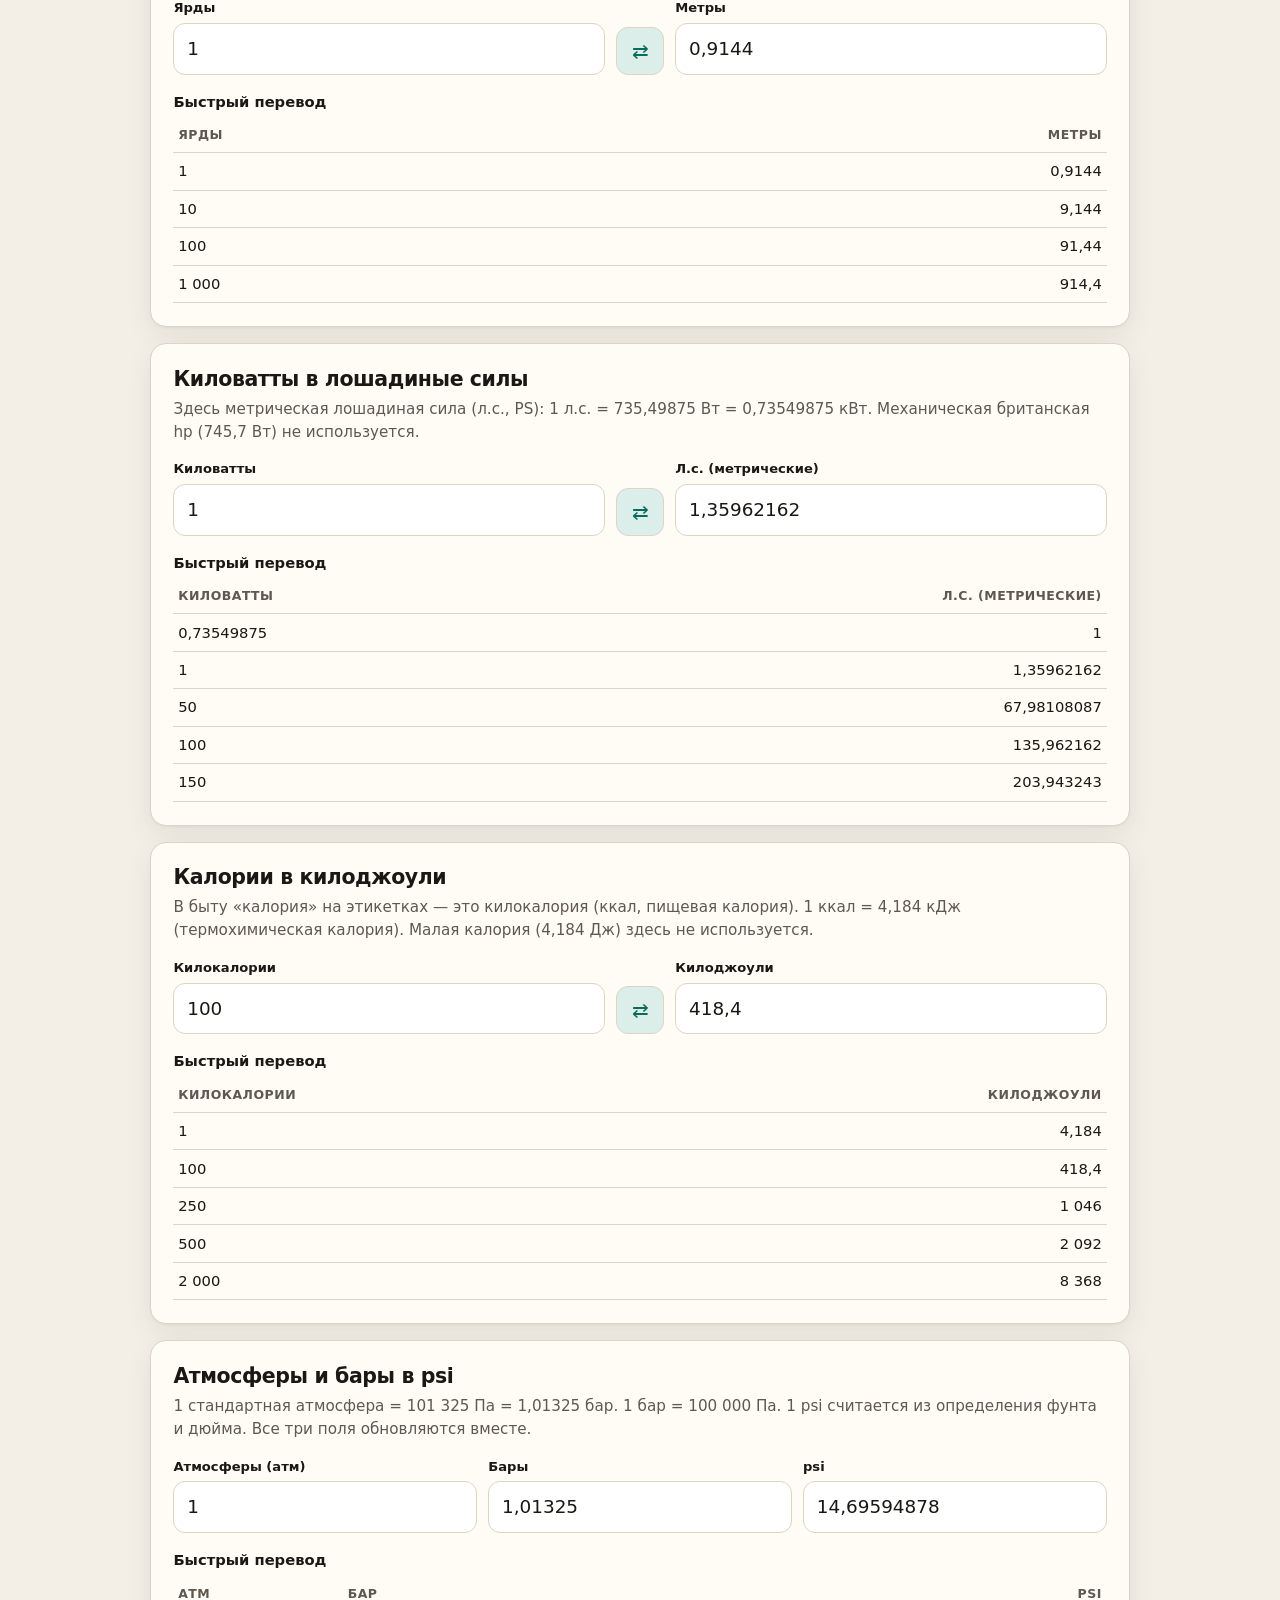
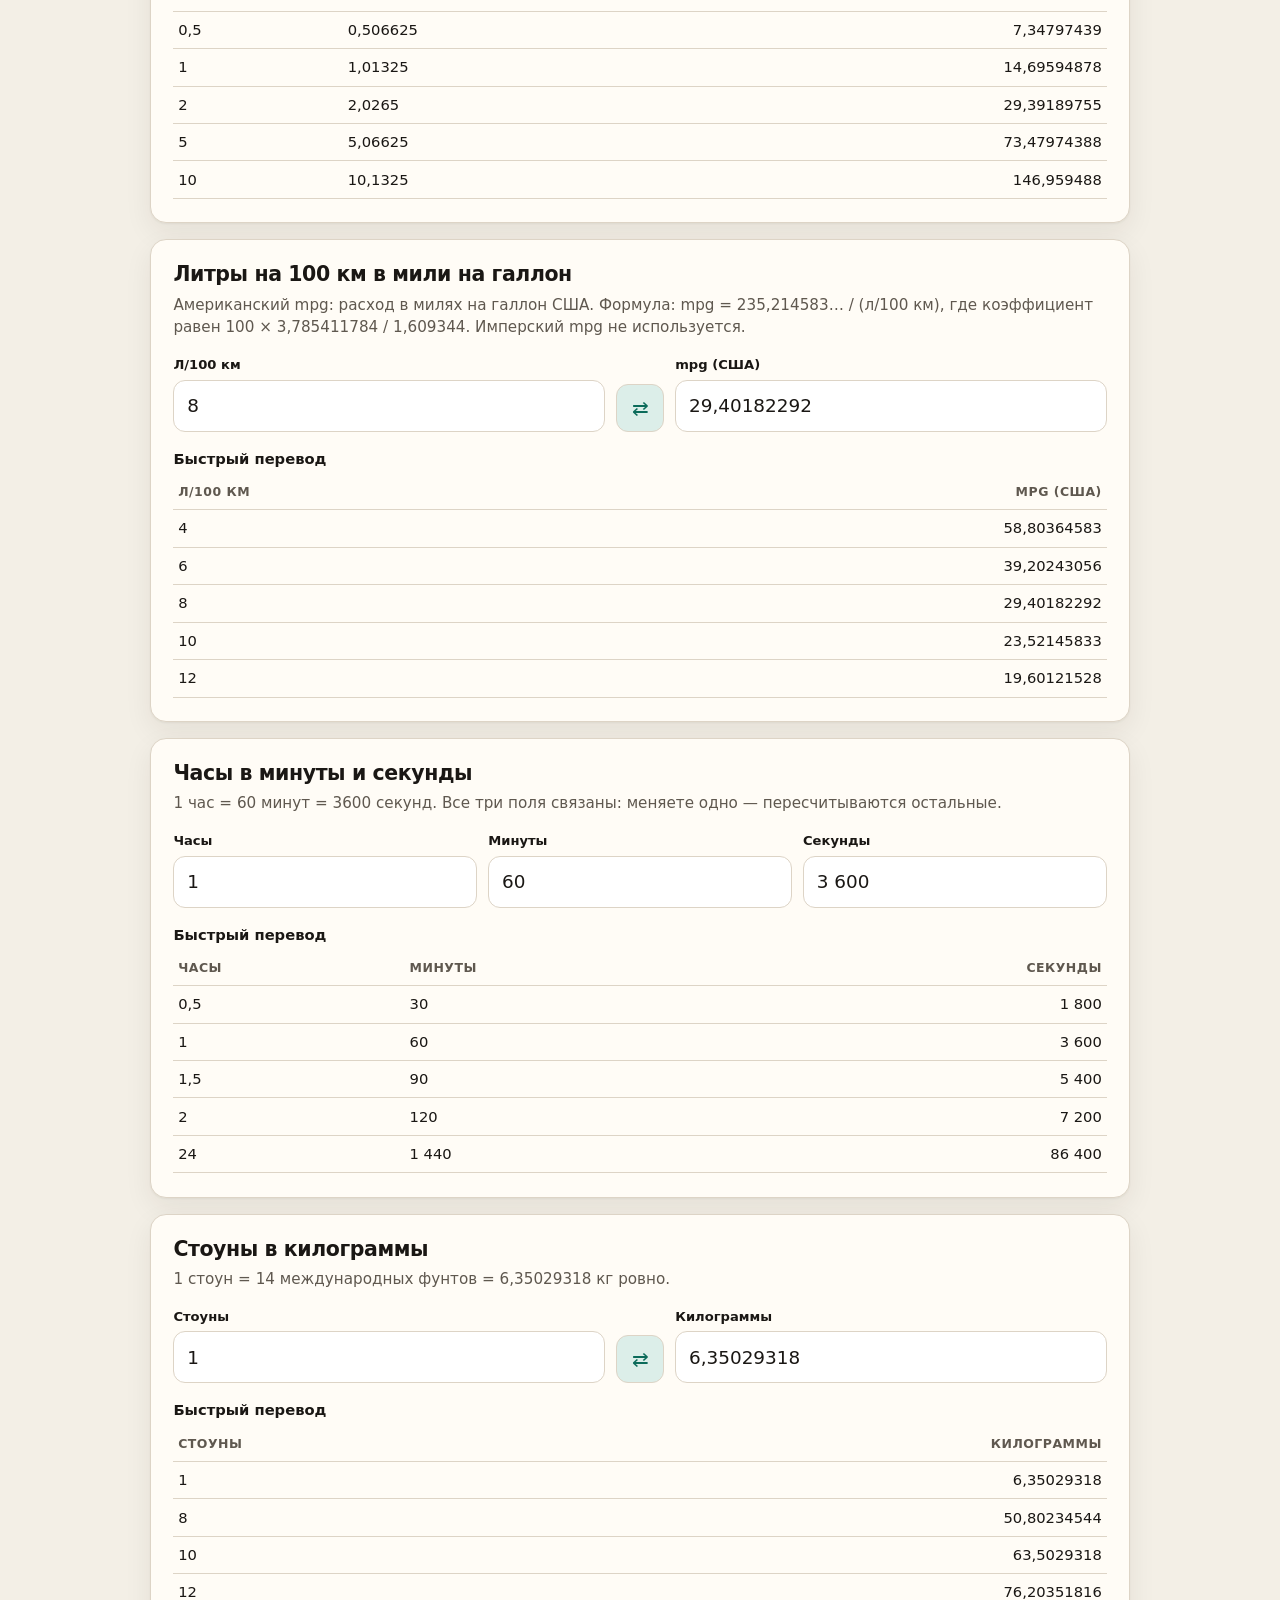
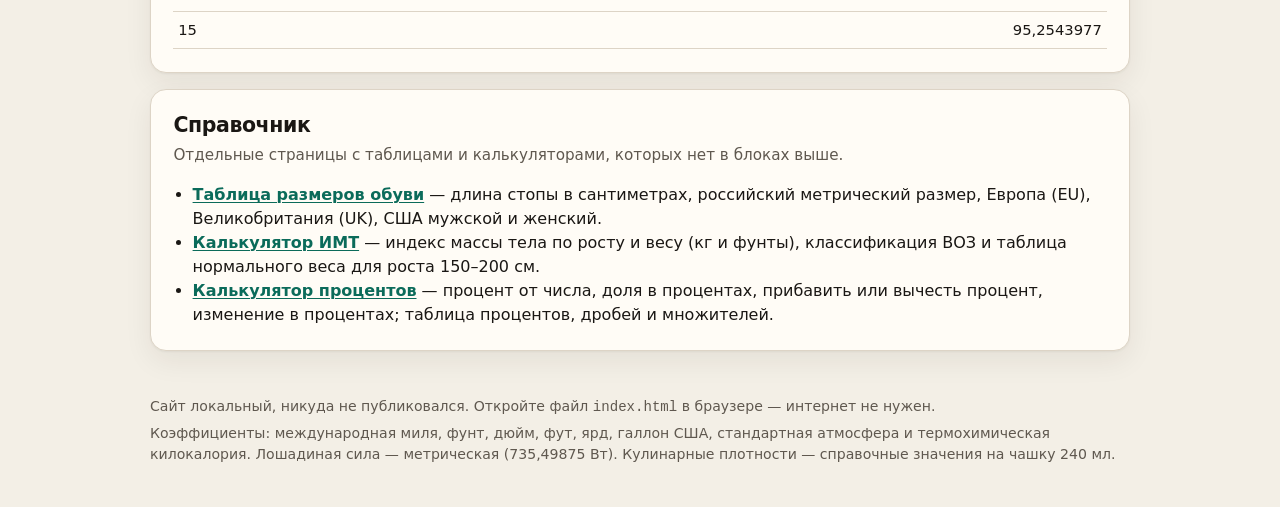
==== commit 2e496d07: "Новая страница: Калькулятор процентов" ====
--- a/index.html
+++ b/index.html
@@ -103,6 +103,7 @@
         <a href="#spravochnik">Справочник</a>
         <a href="razmery-obuvi.html">Размеры обуви</a>
         <a href="kalkulyator-imt.html">Калькулятор ИМТ</a>
+        <a href="kalkulyator-procentov.html">Калькулятор процентов</a>
       </nav>
     </div>
   </header>
@@ -706,6 +707,7 @@
         <ul>
           <li><a href="razmery-obuvi.html">Таблица размеров обуви</a> — длина стопы в сантиметрах, российский метрический размер, Европа (EU), Великобритания (UK), США мужской и женский.</li>
           <li><a href="kalkulyator-imt.html">Калькулятор ИМТ</a> — индекс массы тела по росту и весу (кг и фунты), классификация ВОЗ и таблица нормального веса для роста 150–200 см.</li>
+          <li><a href="kalkulyator-procentov.html">Калькулятор процентов</a> — процент от числа, доля в процентах, прибавить или вычесть процент, изменение в процентах; таблица процентов, дробей и множителей.</li>
         </ul>
       </section>
 
